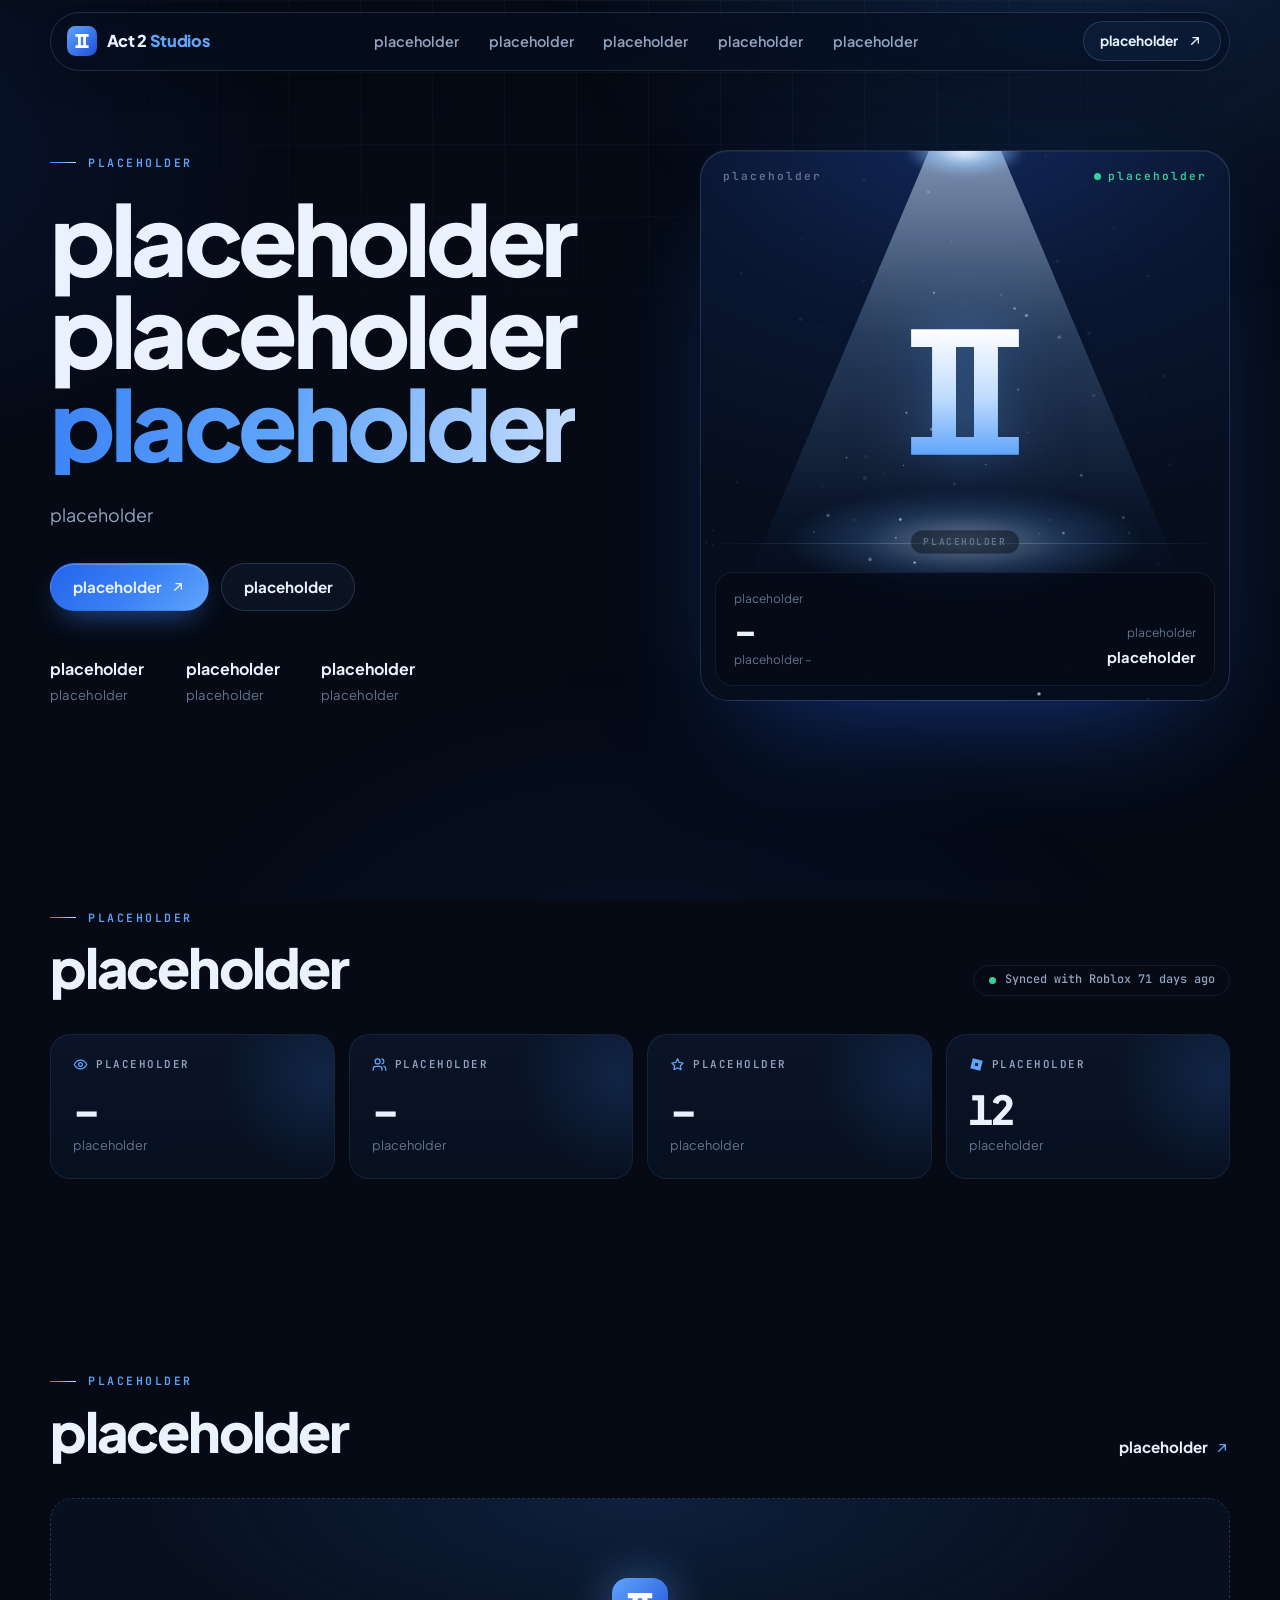
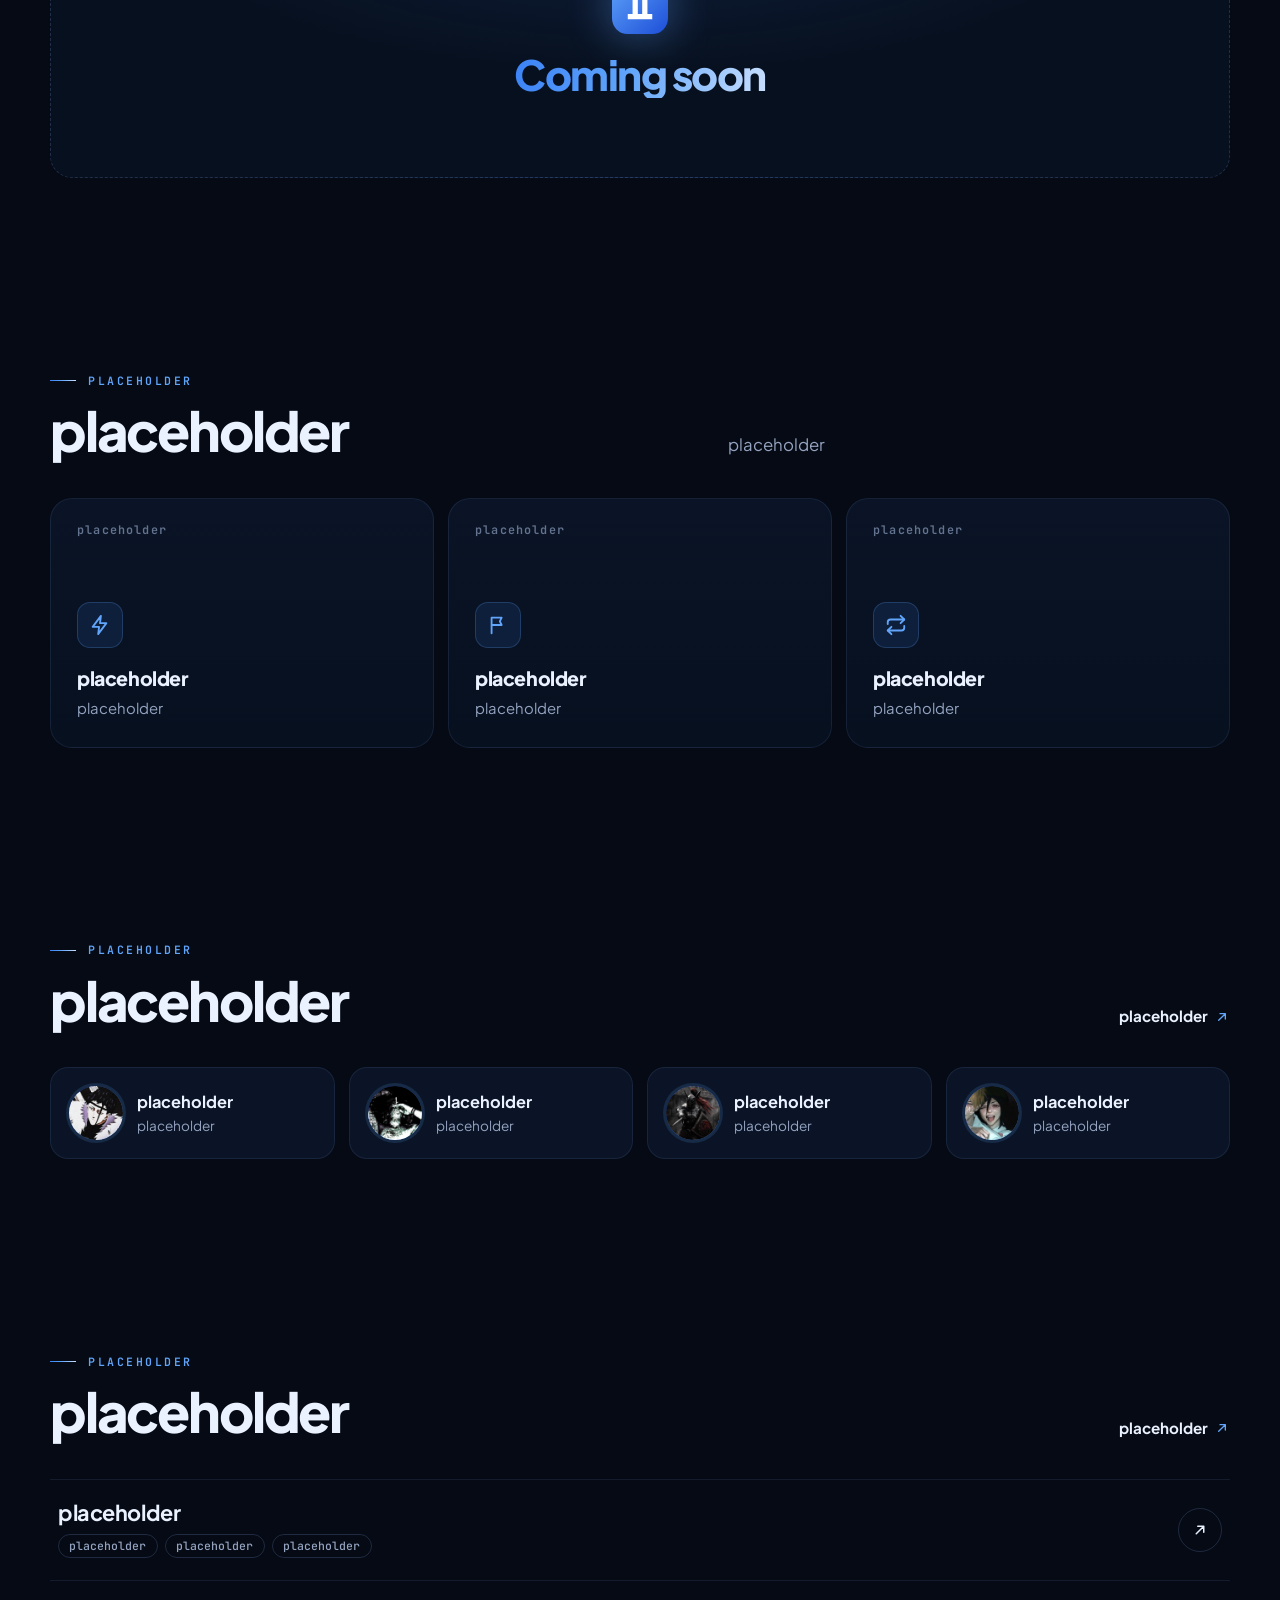
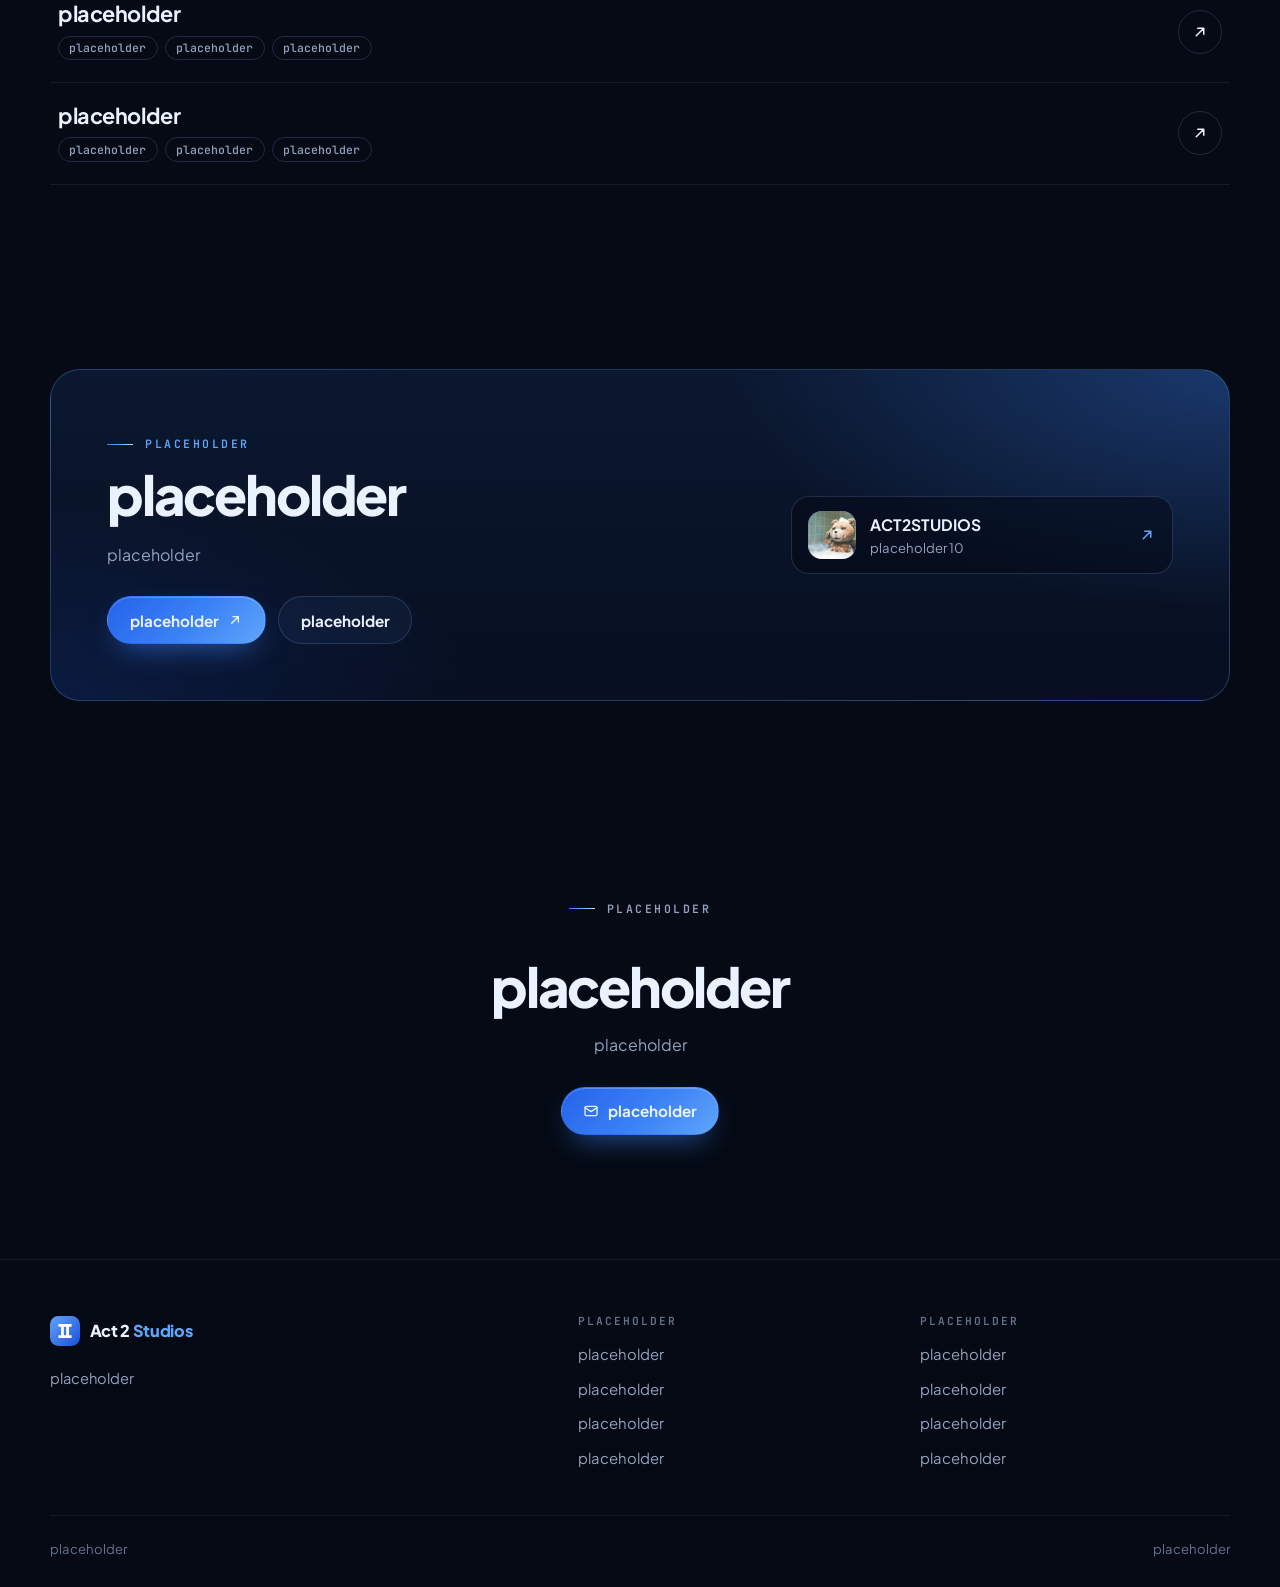
==== index.html @ b44d170c "Act 2 studios site" ====
<!doctype html>
<html lang="en">
<head>
  <meta charset="utf-8">
  <meta name="viewport" content="width=device-width, initial-scale=1">
  <title>Act 2 Studios</title>
  <meta name="description" content="placeholder">
  <meta name="theme-color" content="#050a14">
  <meta property="og:type" content="website">
  <meta property="og:site_name" content="Act 2 Studios">
  <meta property="og:title" content="Act 2 Studios">
  <meta property="og:description" content="placeholder">
  <meta property="og:url" content="https://act2studios.co/">
  <link rel="canonical" href="https://act2studios.co/">
  <link rel="icon" href="assets/img/mark.svg" type="image/svg+xml">
  <link rel="preconnect" href="https://fonts.googleapis.com">
  <link rel="preconnect" href="https://fonts.gstatic.com" crossorigin>
  <link rel="stylesheet" href="https://fonts.googleapis.com/css2?family=JetBrains+Mono:wght@500;600&family=Plus+Jakarta+Sans:wght@400;500;600;700;800&display=swap">
  <link rel="stylesheet" href="css/style.css">
  <script>document.documentElement.classList.add("js")</script>
</head>
<body>
  <a class="skip" href="#main">placeholder</a>

  <svg class="sprite" aria-hidden="true" focusable="false">
    <defs>
      <linearGradient id="g-mark" x1="0" y1="0" x2="1" y2="1">
        <stop offset="0" stop-color="#60a5fa"/>
        <stop offset="1" stop-color="#1d4ed8"/>
      </linearGradient>
      <linearGradient id="g-glyph" x1="0" y1="0" x2="0" y2="1">
        <stop offset="0" stop-color="#ffffff"/>
        <stop offset=".55" stop-color="#bfdbfe"/>
        <stop offset="1" stop-color="#60a5fa"/>
      </linearGradient>
      <symbol id="mark" viewBox="0 0 32 32"><rect width="32" height="32" rx="9" fill="url(#g-mark)"/><path fill="#fff" fill-rule="evenodd" d="M9 8.5h14v15H9zM9 11.5h2.75v9H9zm5.75 0h2.5v9h-2.5zm5.5 0H23v9h-2.75z"/></symbol>
      <symbol id="ic-arrow" viewBox="0 0 24 24"><path d="M7 17 17 7M9 7h8v8" fill="none" stroke="currentColor" stroke-width="2" stroke-linecap="round" stroke-linejoin="round"/></symbol>
      <symbol id="ic-play" viewBox="0 0 24 24"><path d="M8 5.5v13a1 1 0 0 0 1.5.86l10.2-6.5a1 1 0 0 0 0-1.72L9.5 4.64A1 1 0 0 0 8 5.5Z" fill="currentColor"/></symbol>
      <symbol id="ic-menu" viewBox="0 0 24 24"><path d="M4 7h16M4 12h16M4 17h16" fill="none" stroke="currentColor" stroke-width="2" stroke-linecap="round"/></symbol>
      <symbol id="ic-close" viewBox="0 0 24 24"><path d="M6 6l12 12M18 6 6 18" fill="none" stroke="currentColor" stroke-width="2" stroke-linecap="round"/></symbol>
      <symbol id="ic-eye" viewBox="0 0 24 24"><g fill="none" stroke="currentColor" stroke-width="2" stroke-linecap="round" stroke-linejoin="round"><path d="M2 12s3.6-7 10-7 10 7 10 7-3.6 7-10 7S2 12 2 12Z"/><circle cx="12" cy="12" r="3"/></g></symbol>
      <symbol id="ic-users" viewBox="0 0 24 24"><g fill="none" stroke="currentColor" stroke-width="2" stroke-linecap="round" stroke-linejoin="round"><path d="M16 21v-2a4 4 0 0 0-4-4H6a4 4 0 0 0-4 4v2"/><circle cx="9" cy="7" r="4"/><path d="M22 21v-2a4 4 0 0 0-3-3.87M16 3.13a4 4 0 0 1 0 7.75"/></g></symbol>
      <symbol id="ic-star" viewBox="0 0 24 24"><path d="m12 3 2.8 5.7 6.2.9-4.5 4.4 1.1 6.2L12 17.3l-5.6 2.9 1.1-6.2L3 9.6l6.2-.9Z" fill="none" stroke="currentColor" stroke-width="2" stroke-linejoin="round"/></symbol>
      <symbol id="ic-chat" viewBox="0 0 24 24"><path d="M21 12a8 8 0 0 1-11.6 7.1L4 20l1-4.6A8 8 0 1 1 21 12Z" fill="none" stroke="currentColor" stroke-width="2" stroke-linejoin="round"/></symbol>
      <symbol id="ic-bolt" viewBox="0 0 24 24"><path d="M13 2 4 14h7l-1 8 9-12h-7l1-8Z" fill="none" stroke="currentColor" stroke-width="2" stroke-linejoin="round"/></symbol>
      <symbol id="ic-flag" viewBox="0 0 24 24"><path d="M5 21V4m0 0h11l-2 4 2 4H5" fill="none" stroke="currentColor" stroke-width="2" stroke-linecap="round" stroke-linejoin="round"/></symbol>
      <symbol id="ic-loop" viewBox="0 0 24 24"><g fill="none" stroke="currentColor" stroke-width="2" stroke-linecap="round" stroke-linejoin="round"><path d="m17 2 4 4-4 4"/><path d="M3 11V9a3 3 0 0 1 3-3h15"/><path d="m7 22-4-4 4-4"/><path d="M21 13v2a3 3 0 0 1-3 3H3"/></g></symbol>
      <symbol id="ic-mail" viewBox="0 0 24 24"><g fill="none" stroke="currentColor" stroke-width="2" stroke-linecap="round" stroke-linejoin="round"><rect x="3" y="5" width="18" height="14" rx="2"/><path d="m3 7 9 6 9-6"/></g></symbol>
      <symbol id="ic-roblox" viewBox="0 0 24 24"><path fill="currentColor" fill-rule="evenodd" d="M6.1 2 2 17.9 17.9 22 22 6.1ZM13.8 14.9l-4.7-1.2 1.2-4.7 4.7 1.2Z"/></symbol>
    </defs>
  </svg>

  <header class="nav" data-nav>
    <div class="nav__bar">
      <a class="brand" href="./" aria-label="Act 2 Studios home"><svg class="brand__mark" aria-hidden="true"><use href="#mark"/></svg><span class="brand__name">Act 2 <span>Studios</span></span></a>
      <nav class="nav__links" id="nav-links" aria-label="Primary">
        <a href="#studio">placeholder</a>
        <a href="games.html">placeholder</a>
        <a href="#team">placeholder</a>
        <a href="careers.html">placeholder</a>
        <a href="#contact">placeholder</a>
        <a class="nav__links-cta" href="#community">placeholder <svg aria-hidden="true"><use href="#ic-arrow"/></svg></a>
      </nav>
      <a class="btn btn--sm nav__cta" href="#community">placeholder <svg aria-hidden="true"><use href="#ic-arrow"/></svg></a>
      <button class="nav__toggle" type="button" aria-expanded="false" aria-controls="nav-links" aria-label="Menu">
        <svg class="ic-open" aria-hidden="true"><use href="#ic-menu"/></svg>
        <svg class="ic-close" aria-hidden="true"><use href="#ic-close"/></svg>
      </button>
    </div>
  </header>

  <main id="main">
    <section class="hero">
      <div class="wrap hero__grid">
        <div>
          <p class="eyebrow reveal">placeholder</p>
          <h1 class="display">
            <span class="reveal" style="--d:1">placeholder</span>
            <span class="reveal" style="--d:2">placeholder</span>
            <span class="reveal grad" style="--d:3">placeholder</span>
          </h1>
          <p class="hero__lead reveal" style="--d:4">placeholder</p>
          <div class="cta-row reveal" style="--d:5">
            <a class="btn btn--primary" href="games.html">placeholder <svg aria-hidden="true"><use href="#ic-arrow"/></svg></a>
            <a class="btn" href="#community">placeholder</a>
          </div>
          <ul class="facts reveal" style="--d:6">
            <li><b>placeholder</b><small>placeholder</small></li>
            <li><b>placeholder</b><small>placeholder</small></li>
            <li><b>placeholder</b><small>placeholder</small></li>
          </ul>
        </div>

        <div class="stage reveal" style="--d:3" data-stage>
          <div class="stage__top"><span>placeholder</span><span class="live"><span class="live-dot"></span>placeholder</span></div>
          <div class="stage__lamp"></div>
          <div class="stage__beam"></div>
          <div class="stage__floor"></div>
          <div class="stage__edge"></div>
          <canvas class="stage__dust" aria-hidden="true"></canvas>
          <svg class="stage__mark" viewBox="0 0 120 120" aria-hidden="true"><path fill="url(#g-glyph)" fill-rule="evenodd" d="M24 18h72v84H24zM24 30h14v60H24zm30 0h12v60H54zm28 0h14v60H82z"/></svg>
          <p class="stage__hint" aria-hidden="true">placeholder</p>
          <div class="stage__panel">
            <div>
              <small>placeholder</small>
              <b class="stage__count" data-live-stat="playing" data-format="full">–</b>
              <small>placeholder <span data-live-stat="titles" data-format="full">–</span></small>
            </div>
            <div class="stage__focus">
              <small>placeholder</small>
              <b>placeholder</b>
            </div>
          </div>
        </div>
      </div>
    </section>

    <section class="section" aria-labelledby="stats-title">
      <div class="wrap">
        <div class="section__head">
          <div>
            <p class="eyebrow">placeholder</p>
            <h2 class="h2" id="stats-title">placeholder</h2>
          </div>
          <p class="sync"><span class="live-dot"></span><span data-live-sync>placeholder</span></p>
        </div>
        <div class="stats">
          <div class="stat reveal"><span class="stat__label"><svg aria-hidden="true"><use href="#ic-eye"/></svg>placeholder</span><b data-live-stat="visits">–</b><small>placeholder</small></div>
          <div class="stat reveal" style="--d:1"><span class="stat__label"><svg aria-hidden="true"><use href="#ic-users"/></svg>placeholder</span><b data-live-stat="playing" data-format="full">–</b><small>placeholder</small></div>
          <div class="stat reveal" style="--d:2"><span class="stat__label"><svg aria-hidden="true"><use href="#ic-star"/></svg>placeholder</span><b data-live-stat="favorites">–</b><small>placeholder</small></div>
          <div class="stat reveal" style="--d:3"><span class="stat__label"><svg aria-hidden="true"><use href="#ic-roblox"/></svg>placeholder</span><b data-live-stat="members">–</b><small>placeholder</small></div>
        </div>
      </div>
    </section>

    <section class="section" id="games" aria-labelledby="featured-title">
      <div class="wrap">
        <div class="section__head">
          <div>
            <p class="eyebrow">placeholder</p>
            <h2 class="h2" id="featured-title">placeholder</h2>
          </div>
          <a class="link-arrow" href="games.html">placeholder <svg aria-hidden="true"><use href="#ic-arrow"/></svg></a>
        </div>
        <div class="soon reveal">
          <svg class="soon__mark" aria-hidden="true"><use href="#mark"/></svg>
          <p class="soon__title">Coming soon</p>
        </div>
      </div>
    </section>

    <section class="section" id="studio" aria-labelledby="studio-title">
      <div class="wrap">
        <div class="split">
          <div>
            <p class="eyebrow">placeholder</p>
            <h2 class="h2" id="studio-title">placeholder</h2>
          </div>
          <p class="split__lead">placeholder</p>
        </div>
        <div class="values">
          <article class="vcard reveal">
            <span class="vcard__n">placeholder</span>
            <span class="vcard__icon"><svg aria-hidden="true"><use href="#ic-bolt"/></svg></span>
            <h3>placeholder</h3>
            <p>placeholder</p>
          </article>
          <article class="vcard reveal" style="--d:1">
            <span class="vcard__n">placeholder</span>
            <span class="vcard__icon"><svg aria-hidden="true"><use href="#ic-flag"/></svg></span>
            <h3>placeholder</h3>
            <p>placeholder</p>
          </article>
          <article class="vcard reveal" style="--d:2">
            <span class="vcard__n">placeholder</span>
            <span class="vcard__icon"><svg aria-hidden="true"><use href="#ic-loop"/></svg></span>
            <h3>placeholder</h3>
            <p>placeholder</p>
          </article>
        </div>
      </div>
    </section>

    <section class="section" id="team" aria-labelledby="team-title">
      <div class="wrap">
        <div class="section__head">
          <div>
            <p class="eyebrow">placeholder</p>
            <h2 class="h2" id="team-title">placeholder</h2>
          </div>
          <a class="link-arrow" href="careers.html">placeholder <svg aria-hidden="true"><use href="#ic-arrow"/></svg></a>
        </div>
        <div class="team">
          <div class="member reveal" data-discord-user="846412061315563600">
            <span class="member__avatar" aria-hidden="true">AZ</span>
            <div><b>placeholder</b><small>placeholder</small></div>
          </div>
          <div class="member reveal" style="--d:1" data-discord-user="1351083193196875892">
            <span class="member__avatar" aria-hidden="true">HA</span>
            <div><b>placeholder</b><small>placeholder</small></div>
          </div>
          <div class="member reveal" style="--d:2" data-discord-user="1363818531115761684">
            <span class="member__avatar" aria-hidden="true">PL</span>
            <div><b>placeholder</b><small>placeholder</small></div>
          </div>
          <div class="member reveal" style="--d:3" data-discord-user="1305638512023830710">
            <span class="member__avatar" aria-hidden="true">FC</span>
            <div><b>placeholder</b><small>placeholder</small></div>
          </div>
        </div>
      </div>
    </section>

    <section class="section" id="careers" aria-labelledby="careers-title">
      <div class="wrap">
        <div class="section__head">
          <div>
            <p class="eyebrow">placeholder</p>
            <h2 class="h2" id="careers-title">placeholder</h2>
          </div>
          <a class="link-arrow" href="careers.html">placeholder <svg aria-hidden="true"><use href="#ic-arrow"/></svg></a>
        </div>
        <div class="jobs">
          <a class="job reveal" href="careers.html#openings">
            <div><h3>placeholder</h3><div class="job__tags"><span class="tag">placeholder</span><span class="tag">placeholder</span><span class="tag">placeholder</span></div></div>
            <span class="job__go"><svg aria-hidden="true"><use href="#ic-arrow"/></svg></span>
          </a>
          <a class="job reveal" style="--d:1" href="careers.html#openings">
            <div><h3>placeholder</h3><div class="job__tags"><span class="tag">placeholder</span><span class="tag">placeholder</span><span class="tag">placeholder</span></div></div>
            <span class="job__go"><svg aria-hidden="true"><use href="#ic-arrow"/></svg></span>
          </a>
          <a class="job reveal" style="--d:2" href="careers.html#openings">
            <div><h3>placeholder</h3><div class="job__tags"><span class="tag">placeholder</span><span class="tag">placeholder</span><span class="tag">placeholder</span></div></div>
            <span class="job__go"><svg aria-hidden="true"><use href="#ic-arrow"/></svg></span>
          </a>
        </div>
      </div>
    </section>

    <section class="section" id="community" aria-labelledby="community-title">
      <div class="wrap">
        <div class="cta-card reveal">
          <div>
            <p class="eyebrow">placeholder</p>
            <h2 class="h2" id="community-title">placeholder</h2>
            <p class="cta-card__lead">placeholder</p>
            <div class="cta-row">
              <a class="btn btn--primary" href="#">placeholder <svg aria-hidden="true"><use href="#ic-arrow"/></svg></a>
              <a class="btn" href="https://www.roblox.com/communities/322532132" target="_blank" rel="noopener">placeholder</a>
            </div>
          </div>
          <div class="cta-card__side">
            <a class="chipcard" href="https://www.roblox.com/communities/322532132" target="_blank" rel="noopener" data-roblox-group="322532132">
              <span class="chipcard__icon" data-group-field="icon"><svg aria-hidden="true"><use href="#ic-roblox"/></svg></span>
              <span class="chipcard__text">
                <b data-group-field="name">placeholder</b>
                <small class="chipcard__meta">placeholder <span data-group-field="members" data-format="full">–</span></small>
                <small class="chipcard__cta">placeholder</small>
              </span>
              <svg class="chipcard__go" aria-hidden="true"><use href="#ic-arrow"/></svg>
            </a>
          </div>
        </div>
      </div>
    </section>

    <section class="section" id="contact" aria-labelledby="contact-title">
      <div class="wrap contact__inner reveal">
        <p class="eyebrow">placeholder</p>
        <h2 class="h2" id="contact-title">placeholder</h2>
        <p>placeholder</p>
        <a class="btn btn--primary" href="mailto:hello@act2studios.co"><svg aria-hidden="true"><use href="#ic-mail"/></svg>placeholder</a>
      </div>
    </section>
  </main>

  <footer class="footer">
    <div class="wrap footer__grid">
      <div class="footer__brand">
        <a class="brand" href="./"><svg class="brand__mark" aria-hidden="true"><use href="#mark"/></svg><span class="brand__name">Act 2 <span>Studios</span></span></a>
        <p>placeholder</p>
      </div>
      <div>
        <p class="footer__title">placeholder</p>
        <ul>
          <li><a href="games.html">placeholder</a></li>
          <li><a href="#studio">placeholder</a></li>
          <li><a href="#team">placeholder</a></li>
          <li><a href="careers.html">placeholder</a></li>
        </ul>
      </div>
      <div>
        <p class="footer__title">placeholder</p>
        <ul>
          <li><a href="#">placeholder</a></li>
          <li><a href="https://www.roblox.com/communities/322532132" target="_blank" rel="noopener">placeholder</a></li>
          <li><a href="#">placeholder</a></li>
          <li><a href="mailto:hello@act2studios.co">placeholder</a></li>
        </ul>
      </div>
    </div>
    <div class="wrap footer__base">
      <p>placeholder</p>
      <p>placeholder</p>
    </div>
  </footer>

  <script src="data/snapshot.js"></script>
  <script src="js/live.js" defer></script>
  <script src="js/main.js" defer></script>
</body>
</html>
---- css/style.css ----
:root {
  --bg: #050a14;
  --bg-2: #07101f;
  --surface: #0a1426;
  --surface-2: #0e1b32;
  --line: rgba(138, 170, 240, 0.11);
  --line-2: rgba(138, 170, 240, 0.2);
  --text: #eaf1ff;
  --muted: #94a3c0;
  --dim: #64738f;
  --blue: #3b82f6;
  --blue-deep: #1d4ed8;
  --blue-2: #60a5fa;
  --blue-3: #93c5fd;
  --live: #34d399;
  --grad: linear-gradient(100deg, #3b82f6 0%, #60a5fa 45%, #c7defe 100%);
  --ease: cubic-bezier(0.2, 0.7, 0.2, 1);
  --radius: 22px;
  --wrap: 1180px;
  --gutter: 16px;
  --font: "Plus Jakarta Sans", system-ui, -apple-system, "Segoe UI", Roboto, sans-serif;
  --mono: "JetBrains Mono", ui-monospace, "Cascadia Code", Consolas, monospace;
  color-scheme: dark;
}

@media (min-width: 768px) {
  :root {
    --gutter: 32px;
  }
}

*,
*::before,
*::after {
  box-sizing: border-box;
}

html {
  scroll-behavior: smooth;
  scroll-padding-top: 100px;
  -webkit-text-size-adjust: 100%;
}

body {
  margin: 0;
  min-height: 100vh;
  background: var(--bg);
  color: var(--text);
  font: 400 1rem/1.6 var(--font);
  -webkit-font-smoothing: antialiased;
  overflow-x: clip;
}

body::before {
  content: "";
  position: fixed;
  inset: 0;
  z-index: -2;
  pointer-events: none;
  background:
    radial-gradient(900px 620px at 85% -8%, rgba(59, 130, 246, 0.2), transparent 62%),
    radial-gradient(760px 520px at -12% 18%, rgba(29, 78, 216, 0.14), transparent 60%),
    radial-gradient(900px 700px at 50% 120%, rgba(37, 99, 235, 0.1), transparent 60%);
}

body::after {
  content: "";
  position: fixed;
  inset: 0;
  z-index: -1;
  pointer-events: none;
  background-image:
    linear-gradient(rgba(138, 170, 240, 0.06) 1px, transparent 1px),
    linear-gradient(90deg, rgba(138, 170, 240, 0.06) 1px, transparent 1px);
  background-size: 72px 72px;
  -webkit-mask-image: radial-gradient(ellipse 80% 60% at 50% 0%, #000 10%, transparent 75%);
  mask-image: radial-gradient(ellipse 80% 60% at 50% 0%, #000 10%, transparent 75%);
}

img,
svg {
  display: block;
  max-width: 100%;
}

a {
  color: inherit;
}

ul,
ol {
  margin: 0;
  padding: 0;
  list-style: none;
}

p,
dl,
dd {
  margin: 0;
}

h1,
h2,
h3 {
  margin: 0;
  font-weight: 800;
  letter-spacing: -0.03em;
  line-height: 1.05;
  text-wrap: balance;
}

button {
  font: inherit;
  color: inherit;
}

:focus-visible {
  outline: 2px solid var(--blue-3);
  outline-offset: 3px;
  border-radius: 6px;
}

::selection {
  background: rgba(96, 165, 250, 0.35);
}

.sprite {
  position: absolute;
  width: 0;
  height: 0;
  overflow: hidden;
}

.skip {
  position: absolute;
  left: 16px;
  top: -60px;
  z-index: 100;
  padding: 0.7rem 1rem;
  border-radius: 10px;
  background: var(--blue);
  color: #fff;
  font-weight: 700;
  text-decoration: none;
  transition: top 0.2s;
}

.skip:focus {
  top: 16px;
}

.wrap {
  width: min(var(--wrap), 100% - var(--gutter) * 2);
  margin-inline: auto;
}

.eyebrow {
  display: inline-flex;
  align-items: center;
  gap: 0.75rem;
  color: var(--blue-2);
  font: 600 0.72rem/1 var(--mono);
  letter-spacing: 0.22em;
  text-transform: uppercase;
}

.eyebrow::before {
  content: "";
  width: 26px;
  height: 1px;
  background: var(--grad);
}

.display {
  margin-top: 1.4rem;
  font-size: clamp(2.9rem, 7.6vw, 6.2rem);
  line-height: 0.95;
  letter-spacing: -0.045em;
}

.display > span {
  display: block;
  width: fit-content;
}

.stop {
  margin-left: -0.04em;
}

.h2 {
  max-width: 20ch;
  margin-top: 0.9rem;
  font-size: clamp(2rem, 4.4vw, 3.4rem);
  letter-spacing: -0.04em;
}

.grad {
  padding-bottom: 0.06em;
  background: var(--grad);
  -webkit-background-clip: text;
  background-clip: text;
  color: transparent;
}

.btn {
  display: inline-flex;
  align-items: center;
  justify-content: center;
  gap: 0.55rem;
  min-height: 48px;
  padding: 0.8rem 1.35rem;
  border: 1px solid var(--line-2);
  border-radius: 999px;
  background: rgba(96, 165, 250, 0.06);
  color: var(--text);
  font-weight: 700;
  font-size: 0.95rem;
  line-height: 1;
  text-decoration: none;
  white-space: nowrap;
  cursor: pointer;
  transition: transform 0.25s var(--ease), box-shadow 0.25s var(--ease), background-color 0.25s, border-color 0.25s;
}

.btn:hover {
  transform: translateY(-2px);
  border-color: rgba(147, 197, 253, 0.45);
  background-color: rgba(96, 165, 250, 0.1);
}

.btn:active {
  transform: translateY(0);
}

.btn svg {
  width: 16px;
  height: 16px;
  flex: none;
}

.btn--primary {
  border-color: transparent;
  background: linear-gradient(135deg, #2563eb 0%, #3b82f6 55%, #60a5fa 100%);
  box-shadow: 0 12px 30px -12px rgba(59, 130, 246, 0.75), inset 0 1px 0 rgba(255, 255, 255, 0.22);
}

.btn--primary:hover {
  border-color: transparent;
  box-shadow: 0 18px 40px -14px rgba(59, 130, 246, 0.95), inset 0 1px 0 rgba(255, 255, 255, 0.3);
}

.btn--sm {
  min-height: 40px;
  padding: 0.6rem 1.05rem;
  font-size: 0.86rem;
}

.cta-row {
  display: flex;
  flex-wrap: wrap;
  gap: 0.75rem;
}

.link-arrow {
  display: inline-flex;
  align-items: center;
  gap: 0.4rem;
  color: var(--text);
  font-weight: 700;
  font-size: 0.95rem;
  text-decoration: none;
}

.link-arrow svg {
  width: 16px;
  height: 16px;
  color: var(--blue-2);
  transition: transform 0.25s var(--ease);
}

.link-arrow:hover svg {
  transform: translate(2px, -2px);
}

.live {
  display: inline-flex;
  align-items: center;
  gap: 0.45rem;
  color: var(--live);
}

.live-dot {
  width: 7px;
  height: 7px;
  flex: none;
  border-radius: 50%;
  background: var(--live);
  animation: pulse 2.2s ease-out infinite;
}

@keyframes pulse {
  0% {
    box-shadow: 0 0 0 0 rgba(52, 211, 153, 0.55);
  }
  70%,
  100% {
    box-shadow: 0 0 0 8px rgba(52, 211, 153, 0);
  }
}

.is-tick {
  animation: tick 0.9s var(--ease);
}

@keyframes tick {
  0% {
    color: var(--blue-3);
    text-shadow: 0 0 18px rgba(96, 165, 250, 0.8);
  }
}

.nav {
  position: fixed;
  top: 12px;
  left: 0;
  right: 0;
  z-index: 50;
  padding-inline: var(--gutter);
  pointer-events: none;
}

.nav__bar {
  position: relative;
  display: flex;
  align-items: center;
  gap: 1rem;
  max-width: var(--wrap);
  margin-inline: auto;
  padding: 8px 8px 8px 16px;
  border: 1px solid var(--line-2);
  border-radius: 999px;
  background: rgba(7, 14, 28, 0.6);
  -webkit-backdrop-filter: blur(18px) saturate(150%);
  backdrop-filter: blur(18px) saturate(150%);
  box-shadow: 0 16px 40px -24px rgba(0, 0, 0, 0.9);
  pointer-events: auto;
  transition: background-color 0.3s;
}

.nav.is-scrolled .nav__bar {
  background: rgba(7, 14, 28, 0.86);
}

.brand {
  display: inline-flex;
  align-items: center;
  gap: 0.6rem;
  color: var(--text);
  font-weight: 800;
  font-size: 1.02rem;
  letter-spacing: -0.02em;
  text-decoration: none;
  white-space: nowrap;
}

.brand__mark {
  width: 30px;
  height: 30px;
  flex: none;
}

.brand__name span {
  color: var(--blue-2);
}

.nav__links {
  display: flex;
  align-items: center;
  gap: 0.15rem;
  margin-inline: auto;
}

.nav__links a {
  position: relative;
  padding: 0.55rem 0.85rem;
  border-radius: 999px;
  color: var(--muted);
  font-weight: 600;
  font-size: 0.9rem;
  text-decoration: none;
  transition: color 0.2s, background-color 0.2s;
}

.nav__links a:hover {
  color: var(--text);
  background: rgba(96, 165, 250, 0.08);
}

.nav__links a[aria-current="page"] {
  color: var(--text);
}

.nav__links a[aria-current="page"]::after {
  content: "";
  position: absolute;
  left: 0.85rem;
  right: 0.85rem;
  bottom: 0.25rem;
  height: 2px;
  border-radius: 2px;
  background: var(--grad);
}

.nav__links .nav__links-cta {
  display: none;
}

.nav__cta {
  flex: none;
}

.nav__toggle {
  display: none;
  place-items: center;
  width: 44px;
  height: 44px;
  margin-left: auto;
  border: 1px solid var(--line-2);
  border-radius: 50%;
  background: rgba(96, 165, 250, 0.06);
  cursor: pointer;
}

.nav__toggle svg {
  width: 20px;
  height: 20px;
}

.nav__toggle .ic-close,
.nav.is-open .nav__toggle .ic-open {
  display: none;
}

.nav.is-open .nav__toggle .ic-close {
  display: block;
}

@media (max-width: 880px) {
  .nav__cta {
    display: none;
  }

  .nav__toggle {
    display: grid;
  }

  .nav__links {
    position: absolute;
    top: calc(100% + 8px);
    left: 0;
    right: 0;
    flex-direction: column;
    align-items: stretch;
    gap: 0.2rem;
    margin: 0;
    padding: 0.5rem;
    border: 1px solid var(--line-2);
    border-radius: 22px;
    background: rgba(7, 14, 28, 0.97);
    box-shadow: 0 30px 60px -30px rgba(0, 0, 0, 0.9);
    opacity: 0;
    visibility: hidden;
    transform: translateY(-6px);
    transition: opacity 0.25s var(--ease), transform 0.25s var(--ease), visibility 0.25s;
  }

  .nav.is-open .nav__links {
    opacity: 1;
    visibility: visible;
    transform: none;
  }

  .nav__links a {
    padding: 0.9rem 1rem;
    border-radius: 14px;
    font-size: 1rem;
  }

  .nav__links a[aria-current="page"]::after {
    left: 1rem;
    right: auto;
    width: 18px;
    bottom: 0.5rem;
  }

  .nav__links .nav__links-cta {
    display: flex;
    justify-content: space-between;
    align-items: center;
    margin-top: 0.3rem;
    background: linear-gradient(135deg, #2563eb, #3b82f6);
    color: #fff;
  }

  .nav__links .nav__links-cta svg {
    width: 16px;
    height: 16px;
  }
}

.hero {
  padding: clamp(120px, 16vh, 170px) 0 clamp(60px, 8vw, 100px);
}

.hero__grid {
  display: grid;
  grid-template-columns: minmax(0, 1.05fr) minmax(0, 0.95fr);
  gap: clamp(2.5rem, 5vw, 4.5rem);
  align-items: center;
}

.hero__lead {
  max-width: 34rem;
  margin: 1.6rem 0 2.1rem;
  color: var(--muted);
  font-size: clamp(1rem, 1.4vw, 1.12rem);
}

.facts {
  display: flex;
  flex-wrap: wrap;
  gap: 1.4rem 2.6rem;
  margin-top: 2.8rem;
}

.facts b {
  display: block;
  font-weight: 700;
}

.facts small {
  color: var(--dim);
  font-size: 0.82rem;
}

@media (max-width: 960px) {
  .hero__grid {
    grid-template-columns: minmax(0, 1fr);
  }

  .stage {
    width: 100%;
    max-width: 560px;
  }
}

.stage {
  --sway: 0deg;
  --aim: 0;
  position: relative;
  isolation: isolate;
  aspect-ratio: 1 / 1.04;
  overflow: hidden;
  border: 1px solid var(--line-2);
  border-radius: 28px;
  background: radial-gradient(120% 75% at 50% -5%, #11285a 0%, #0a1733 45%, #060d1c 100%);
  box-shadow: 0 50px 120px -50px rgba(37, 99, 235, 0.55), inset 0 1px 0 rgba(255, 255, 255, 0.06);
}

.stage__top {
  position: absolute;
  top: 20px;
  left: 22px;
  right: 22px;
  z-index: 4;
  display: flex;
  justify-content: space-between;
  align-items: center;
  color: var(--dim);
  font: 600 0.7rem/1 var(--mono);
  letter-spacing: 0.18em;
}

.stage__lamp {
  position: absolute;
  top: -26px;
  left: 50%;
  z-index: 2;
  width: 120px;
  height: 52px;
  transform: translateX(-50%);
  border-radius: 50%;
  background: radial-gradient(closest-side, #f0f7ff, rgba(147, 197, 253, 0.55) 55%, transparent);
  filter: blur(3px);
}

.stage__beam {
  position: absolute;
  top: -6%;
  left: 50%;
  z-index: 1;
  width: 84%;
  height: 86%;
  transform: translateX(-50%) rotate(var(--sway));
  transform-origin: 50% 0;
  background: linear-gradient(180deg, rgba(219, 234, 254, 0.6) 0%, rgba(147, 197, 253, 0.22) 45%, rgba(59, 130, 246, 0.05) 85%, transparent 100%);
  clip-path: polygon(45% 0, 55% 0, 100% 100%, 0 100%);
  filter: blur(12px);
  mix-blend-mode: screen;
}

.stage__floor {
  position: absolute;
  left: 6%;
  right: 6%;
  bottom: 17%;
  z-index: 1;
  height: 24%;
  transform: translateX(calc(var(--aim) * 1%));
  border-radius: 50%;
  background: radial-gradient(closest-side, rgba(191, 219, 254, 0.5), rgba(96, 165, 250, 0.2) 45%, transparent 78%);
  filter: blur(4px);
}

.stage__edge {
  position: absolute;
  left: 0;
  right: 0;
  bottom: 28.5%;
  height: 1px;
  background: linear-gradient(90deg, transparent, rgba(147, 197, 253, 0.35), transparent);
}

.stage__dust {
  position: absolute;
  inset: 0;
  z-index: 2;
  width: 100%;
  height: 100%;
}

.stage__mark {
  position: absolute;
  left: 50%;
  top: 44%;
  z-index: 3;
  width: 34%;
  transform: translate(-50%, -50%);
  filter: drop-shadow(0 0 28px rgba(96, 165, 250, 0.55)) drop-shadow(0 18px 20px rgba(2, 6, 23, 0.6));
  animation: bob 7s ease-in-out infinite;
}

@keyframes bob {
  50% {
    transform: translate(-50%, calc(-50% - 10px));
  }
}

.stage__hint {
  position: absolute;
  left: 50%;
  bottom: 146px;
  z-index: 4;
  padding: 0.4rem 0.75rem;
  transform: translateX(-50%);
  border: 1px solid var(--line);
  border-radius: 999px;
  background: rgba(5, 10, 20, 0.5);
  color: var(--dim);
  font: 600 0.6rem/1 var(--mono);
  letter-spacing: 0.16em;
  text-transform: uppercase;
  white-space: nowrap;
  transition: opacity 0.5s;
}

.stage.is-aimed .stage__hint {
  opacity: 0;
}

@media (hover: none), (max-width: 420px) {
  .stage__hint {
    display: none;
  }
}

.stage__panel {
  position: absolute;
  left: 14px;
  right: 14px;
  bottom: 14px;
  z-index: 4;
  display: flex;
  justify-content: space-between;
  align-items: flex-end;
  gap: 1rem;
  padding: 16px 18px;
  border: 1px solid var(--line);
  border-radius: 18px;
  background: rgba(5, 10, 22, 0.72);
  -webkit-backdrop-filter: blur(12px);
  backdrop-filter: blur(12px);
}

.stage__panel small {
  display: block;
  color: var(--dim);
  font-size: 0.75rem;
}

.stage__count {
  display: block;
  margin: 0.15rem 0;
  font-size: clamp(1.6rem, 3vw, 2.1rem);
  font-weight: 800;
  letter-spacing: -0.03em;
  line-height: 1.1;
  font-variant-numeric: tabular-nums;
}

.stage__focus {
  text-align: right;
}

.stage__focus b {
  display: block;
  margin-top: 0.2rem;
  font-size: 0.92rem;
}

.section {
  padding: clamp(52px, 7.5vw, 92px) 0;
}

.section__head {
  display: flex;
  flex-wrap: wrap;
  justify-content: space-between;
  align-items: flex-end;
  gap: 1.2rem 2rem;
  margin-bottom: clamp(1.8rem, 3vw, 2.6rem);
}

.sync {
  display: inline-flex;
  align-items: center;
  gap: 0.55rem;
  padding: 0.55rem 0.9rem;
  border: 1px solid var(--line);
  border-radius: 999px;
  color: var(--muted);
  font: 500 0.74rem/1 var(--mono);
}

.stats {
  display: grid;
  grid-template-columns: repeat(4, minmax(0, 1fr));
  gap: 14px;
}

.stat {
  position: relative;
  display: flex;
  flex-direction: column;
  gap: 0.35rem;
  overflow: hidden;
  padding: 22px;
  border: 1px solid var(--line);
  border-radius: 20px;
  background: linear-gradient(180deg, var(--surface) 0%, var(--bg-2) 100%);
  transition: border-color 0.3s, transform 0.3s var(--ease);
}

.stat::after {
  content: "";
  position: absolute;
  top: -40%;
  right: -30%;
  width: 70%;
  aspect-ratio: 1;
  border-radius: 50%;
  background: radial-gradient(closest-side, rgba(59, 130, 246, 0.16), transparent);
  pointer-events: none;
}

.stat:hover {
  border-color: rgba(96, 165, 250, 0.35);
  transform: translateY(-3px);
}

.stat__label {
  display: inline-flex;
  align-items: center;
  gap: 0.5rem;
  color: var(--muted);
  font: 600 0.68rem/1.2 var(--mono);
  letter-spacing: 0.14em;
  text-transform: uppercase;
}

.stat__label svg {
  width: 15px;
  height: 15px;
  flex: none;
  color: var(--blue-2);
}

.stat b {
  margin-top: 0.6rem;
  font-size: clamp(1.7rem, 3.2vw, 2.5rem);
  font-weight: 800;
  letter-spacing: -0.035em;
  line-height: 1.05;
  font-variant-numeric: tabular-nums;
}

.stat small {
  color: var(--dim);
  font-size: 0.8rem;
}

@media (max-width: 900px) {
  .stats {
    grid-template-columns: repeat(2, minmax(0, 1fr));
  }
}

@media (max-width: 400px) {
  .stat {
    padding: 18px 16px;
  }
}

.games {
  display: grid;
  grid-template-columns: repeat(auto-fill, minmax(min(310px, 100%), 1fr));
  gap: 18px;
}

.gcard {
  position: relative;
  display: flex;
  flex-direction: column;
  overflow: hidden;
  border: 1px solid var(--line);
  border-radius: var(--radius);
  background: linear-gradient(180deg, var(--surface) 0%, var(--bg-2) 100%);
  transition: transform 0.35s var(--ease), border-color 0.3s, box-shadow 0.35s var(--ease);
}

.gcard.is-loading {
  min-height: 440px;
}

.gcard.is-ready:hover {
  transform: translateY(-6px);
  border-color: rgba(96, 165, 250, 0.4);
  box-shadow: 0 30px 60px -30px rgba(37, 99, 235, 0.6);
}

.gcard__media {
  position: relative;
  aspect-ratio: 16 / 9;
  overflow: hidden;
  background: radial-gradient(120% 120% at 30% 0%, #15305f, #0a1428 70%);
}

.gcard__media img {
  width: 100%;
  height: 100%;
  object-fit: cover;
  transition: transform 0.7s var(--ease);
}

.gcard.is-ready:hover .gcard__media img {
  transform: scale(1.05);
}

.gcard__media::after {
  content: "";
  position: absolute;
  inset: 40% 0 0;
  background: linear-gradient(180deg, transparent, rgba(10, 20, 38, 0.95));
  pointer-events: none;
}

.badge {
  position: absolute;
  top: 12px;
  left: 12px;
  z-index: 1;
  display: inline-flex;
  align-items: center;
  gap: 0.45rem;
  padding: 0.42rem 0.72rem;
  border: 1px solid var(--line-2);
  border-radius: 999px;
  background: rgba(5, 10, 20, 0.72);
  -webkit-backdrop-filter: blur(8px);
  backdrop-filter: blur(8px);
  font: 600 0.72rem/1 var(--mono);
  letter-spacing: 0.04em;
}

.gcard__body {
  position: relative;
  z-index: 1;
  display: flex;
  flex: 1;
  flex-direction: column;
  gap: 14px;
  margin-top: -34px;
  padding: 0 20px 20px;
}

.gcard__head {
  display: flex;
  align-items: flex-end;
  gap: 14px;
}

.gcard__head > div {
  min-width: 0;
}

.gcard__icon {
  position: relative;
  flex: none;
  width: 66px;
  height: 66px;
  overflow: hidden;
  border: 3px solid var(--surface);
  border-radius: 18px;
  background: var(--surface-2);
  box-shadow: 0 10px 24px -10px rgba(0, 0, 0, 0.7);
}

.gcard__icon img {
  width: 100%;
  height: 100%;
  object-fit: cover;
}

.gcard__title {
  display: -webkit-box;
  overflow: hidden;
  font-size: 1.08rem;
  font-weight: 800;
  letter-spacing: -0.015em;
  line-height: 1.25;
  overflow-wrap: anywhere;
  -webkit-line-clamp: 2;
  -webkit-box-orient: vertical;
}

.gcard__creator {
  display: block;
  margin-top: 2px;
  overflow: hidden;
  color: var(--dim);
  font-size: 0.8rem;
  font-weight: 500;
  white-space: nowrap;
  text-overflow: ellipsis;
}

.gcard__stats {
  display: grid;
  grid-template-columns: repeat(3, minmax(0, 1fr));
  gap: 8px;
}

.gstat {
  padding: 10px 12px;
  border: 1px solid var(--line);
  border-radius: 12px;
  background: rgba(96, 165, 250, 0.045);
}

.gstat b {
  display: block;
  font-size: 1.05rem;
  font-weight: 800;
  font-variant-numeric: tabular-nums;
}

.gstat small {
  display: block;
  margin-top: 1px;
  color: var(--dim);
  font: 500 0.64rem/1.4 var(--mono);
  letter-spacing: 0.1em;
  text-transform: uppercase;
}

.meter {
  height: 4px;
  overflow: hidden;
  border-radius: 4px;
  background: rgba(96, 165, 250, 0.12);
}

.meter i {
  display: block;
  width: var(--pct, 0%);
  height: 100%;
  border-radius: inherit;
  background: var(--grad);
  transition: width 1.2s var(--ease);
}

.gcard__desc {
  display: -webkit-box;
  overflow: hidden;
  color: var(--muted);
  font-size: 0.88rem;
  line-height: 1.55;
  -webkit-line-clamp: 2;
  -webkit-box-orient: vertical;
}

.gcard__foot {
  display: flex;
  justify-content: space-between;
  align-items: center;
  gap: 1rem;
  margin-top: auto;
  padding-top: 4px;
}

.gcard__genre {
  color: var(--dim);
  font: 500 0.68rem/1.3 var(--mono);
  letter-spacing: 0.12em;
  text-transform: uppercase;
  text-align: right;
}

.gcard__error {
  position: absolute;
  inset: 0;
  display: grid;
  place-items: center;
  padding: 1rem;
  color: var(--muted);
  font-size: 0.9rem;
  text-align: center;
}

.sk {
  display: block;
  height: 0.9rem;
  margin-top: 0.45rem;
  border-radius: 6px;
  background: linear-gradient(90deg, rgba(96, 165, 250, 0.06) 0%, rgba(96, 165, 250, 0.14) 50%, rgba(96, 165, 250, 0.06) 100%);
  background-size: 200% 100%;
  animation: shimmer 1.4s linear infinite;
}

.sk--box {
  height: 54px;
  margin: 0;
  border-radius: 12px;
}

.grow {
  flex: 1;
}

@keyframes shimmer {
  to {
    background-position: -200% 0;
  }
}

.soon {
  display: flex;
  flex-direction: column;
  align-items: center;
  justify-content: center;
  gap: 1.1rem;
  min-height: 280px;
  padding: 48px 24px;
  border: 1px dashed var(--line-2);
  border-radius: var(--radius);
  background: radial-gradient(60% 90% at 50% 0%, rgba(59, 130, 246, 0.14), transparent 70%), var(--bg-2);
  text-align: center;
}

.soon__mark {
  width: 56px;
  height: 56px;
  filter: drop-shadow(0 0 22px rgba(96, 165, 250, 0.45));
}

.soon__title {
  background: var(--grad);
  -webkit-background-clip: text;
  background-clip: text;
  color: transparent;
  font-size: clamp(1.8rem, 4vw, 2.6rem);
  font-weight: 800;
  letter-spacing: -0.035em;
  line-height: 1.1;
}

.split {
  display: grid;
  grid-template-columns: minmax(0, 1.1fr) minmax(0, 0.9fr);
  gap: 1.4rem 4rem;
  align-items: end;
  margin-bottom: clamp(1.8rem, 3vw, 2.8rem);
}

.split__lead {
  max-width: 34rem;
  color: var(--muted);
  font-size: 1.05rem;
}

.values {
  display: grid;
  grid-template-columns: repeat(3, minmax(0, 1fr));
  gap: 14px;
}

@media (max-width: 860px) {
  .split,
  .values {
    grid-template-columns: minmax(0, 1fr);
  }
}

.vcard {
  position: relative;
  display: flex;
  flex-direction: column;
  min-height: 250px;
  overflow: hidden;
  padding: 26px;
  border: 1px solid var(--line);
  border-radius: var(--radius);
  background: linear-gradient(180deg, var(--surface), var(--bg-2));
  transition: border-color 0.3s, transform 0.3s var(--ease);
}

.vcard::after {
  content: "";
  position: absolute;
  right: -30%;
  bottom: -60%;
  width: 80%;
  aspect-ratio: 1;
  border-radius: 50%;
  background: radial-gradient(closest-side, rgba(59, 130, 246, 0.18), transparent);
  opacity: 0;
  pointer-events: none;
  transition: opacity 0.4s;
}

.vcard:hover {
  border-color: rgba(96, 165, 250, 0.35);
  transform: translateY(-4px);
}

.vcard:hover::after {
  opacity: 1;
}

.vcard__n {
  color: var(--dim);
  font: 600 0.74rem/1 var(--mono);
  letter-spacing: 0.1em;
}

.vcard__icon {
  display: grid;
  place-items: center;
  width: 46px;
  height: 46px;
  margin: auto 0 1.2rem;
  border: 1px solid rgba(96, 165, 250, 0.22);
  border-radius: 13px;
  background: rgba(59, 130, 246, 0.12);
  color: var(--blue-2);
}

.vcard__icon svg {
  width: 22px;
  height: 22px;
}

.vcard h3 {
  font-size: 1.22rem;
  letter-spacing: -0.02em;
}

.vcard p {
  margin-top: 0.55rem;
  color: var(--muted);
  font-size: 0.93rem;
}

.vcard--step {
  min-height: 0;
}

.vcard--step .vcard__icon {
  margin-top: 1.4rem;
}

.team {
  display: grid;
  grid-template-columns: repeat(auto-fill, minmax(min(240px, 100%), 1fr));
  gap: 14px;
}

.member {
  display: flex;
  align-items: center;
  gap: 14px;
  padding: 18px;
  border: 1px solid var(--line);
  border-radius: 18px;
  background: var(--surface);
  transition: border-color 0.3s, transform 0.3s var(--ease);
}

.member:hover {
  border-color: rgba(96, 165, 250, 0.35);
  transform: translateY(-3px);
}

.member__avatar {
  position: relative;
  display: grid;
  place-items: center;
  flex: none;
  width: 54px;
  height: 54px;
  overflow: hidden;
  border-radius: 50%;
  background: linear-gradient(135deg, var(--blue-deep), var(--blue-2));
  box-shadow: 0 0 0 3px rgba(96, 165, 250, 0.15);
  color: #fff;
  font-weight: 800;
  font-size: 0.95rem;
  letter-spacing: 0.02em;
}

.member b {
  display: block;
  font-size: 1.02rem;
}

.member small {
  display: block;
  color: var(--muted);
  font-size: 0.85rem;
}

.chipcard__icon img,
.member__avatar img {
  position: absolute;
  inset: 0;
  width: 100%;
  height: 100%;
  object-fit: cover;
}

.jobs {
  border-top: 1px solid var(--line);
}

.job {
  display: grid;
  grid-template-columns: minmax(0, 1fr) auto;
  gap: 0.6rem 1.5rem;
  align-items: center;
  padding: 22px 8px;
  border-bottom: 1px solid var(--line);
  text-decoration: none;
  transition: background-color 0.25s, padding 0.3s var(--ease);
}

.job:hover {
  padding-left: 16px;
  background: linear-gradient(90deg, rgba(59, 130, 246, 0.09), transparent 70%);
}

.job[hidden] {
  display: none;
}

.job h3 {
  font-size: clamp(1.1rem, 2vw, 1.35rem);
  font-weight: 700;
  letter-spacing: -0.02em;
}

.job__tags {
  display: flex;
  flex-wrap: wrap;
  gap: 0.45rem;
  margin-top: 0.6rem;
}

.tag {
  padding: 0.34rem 0.65rem;
  border: 1px solid var(--line-2);
  border-radius: 999px;
  color: var(--muted);
  font: 500 0.72rem/1 var(--mono);
}

.job__go {
  display: grid;
  place-items: center;
  width: 44px;
  height: 44px;
  border: 1px solid var(--line-2);
  border-radius: 50%;
  transition: background-color 0.25s, border-color 0.25s, transform 0.25s var(--ease);
}

.job__go svg {
  width: 18px;
  height: 18px;
}

.job:hover .job__go {
  border-color: var(--blue);
  background: var(--blue);
  transform: rotate(45deg);
}

.jobs-bar {
  display: flex;
  flex-wrap: wrap;
  justify-content: space-between;
  align-items: center;
  gap: 1rem;
  margin-bottom: 1.2rem;
}

.jobs-count {
  color: var(--dim);
  font: 500 0.78rem/1 var(--mono);
}

.chips {
  display: flex;
  flex-wrap: wrap;
  gap: 0.5rem;
}

.chip {
  padding: 0.55rem 1rem;
  border: 1px solid var(--line-2);
  border-radius: 999px;
  background: transparent;
  color: var(--muted);
  font-weight: 600;
  font-size: 0.86rem;
  cursor: pointer;
  transition: background-color 0.2s, color 0.2s, border-color 0.2s;
}

.chip:hover {
  border-color: rgba(147, 197, 253, 0.45);
  color: var(--text);
}

.chip[aria-pressed="true"] {
  border-color: var(--blue);
  background: var(--blue);
  color: #fff;
}

.cta-card {
  position: relative;
  display: grid;
  grid-template-columns: minmax(0, 1.25fr) minmax(0, 0.75fr);
  gap: 2rem 3rem;
  align-items: center;
  overflow: hidden;
  padding: clamp(28px, 5vw, 56px);
  border: 1px solid rgba(96, 165, 250, 0.28);
  border-radius: 30px;
  background:
    radial-gradient(70% 120% at 100% 0%, rgba(59, 130, 246, 0.3), transparent 60%),
    radial-gradient(60% 100% at 0% 100%, rgba(29, 78, 216, 0.18), transparent 60%),
    linear-gradient(180deg, #0b1830, #070f20);
}

.cta-card__lead {
  max-width: 36rem;
  margin: 1.2rem 0 1.8rem;
  color: var(--muted);
}

.cta-card__side {
  display: grid;
  gap: 12px;
}

@media (max-width: 860px) {
  .cta-card {
    grid-template-columns: minmax(0, 1fr);
  }
}

.chipcard {
  display: flex;
  align-items: center;
  gap: 14px;
  padding: 14px 16px;
  border: 1px solid var(--line-2);
  border-radius: 18px;
  background: rgba(5, 10, 22, 0.55);
  text-decoration: none;
  transition: transform 0.25s var(--ease), border-color 0.25s, background-color 0.25s;
}

.chipcard:hover {
  transform: translateY(-2px);
  border-color: rgba(147, 197, 253, 0.45);
  background: rgba(10, 20, 40, 0.7);
}

.chipcard__icon {
  position: relative;
  display: grid;
  place-items: center;
  flex: none;
  width: 48px;
  height: 48px;
  overflow: hidden;
  border-radius: 14px;
  background: linear-gradient(135deg, var(--blue-deep), var(--blue-2));
  color: #fff;
}

.chipcard__icon svg {
  width: 22px;
  height: 22px;
}

.chipcard__icon.has-image svg {
  visibility: hidden;
}

.chipcard__text {
  flex: 1;
  min-width: 0;
}

.chipcard__text b {
  display: block;
  overflow: hidden;
  font-size: 0.98rem;
  white-space: nowrap;
  text-overflow: ellipsis;
}

.chipcard__text small {
  display: block;
  color: var(--muted);
  font-size: 0.82rem;
}

.chipcard__text .chipcard__meta,
.chipcard.has-data .chipcard__cta {
  display: none;
}

.chipcard.has-data .chipcard__meta {
  display: block;
}

.chipcard__go {
  flex: none;
  width: 18px;
  height: 18px;
  color: var(--blue-2);
  transition: transform 0.25s var(--ease);
}

.chipcard:hover .chipcard__go {
  transform: translate(2px, -2px);
}

.contact__inner {
  display: flex;
  flex-direction: column;
  align-items: center;
  text-align: center;
}

.contact__inner .h2 {
  max-width: 22ch;
}

.contact__inner p {
  max-width: 36rem;
  margin: 1.1rem 0 1.8rem;
  color: var(--muted);
}

.page-hero {
  padding: clamp(130px, 18vh, 180px) 0 clamp(40px, 6vw, 70px);
}

.page-hero__grid {
  display: grid;
  grid-template-columns: minmax(0, 1.2fr) minmax(0, 0.8fr);
  gap: 2.5rem 4rem;
  align-items: end;
}

.page-hero .display {
  font-size: clamp(2.6rem, 6.4vw, 5.2rem);
}

@media (max-width: 900px) {
  .page-hero__grid {
    grid-template-columns: minmax(0, 1fr);
  }
}

.board {
  padding: 20px;
  border: 1px solid var(--line-2);
  border-radius: 24px;
  background: radial-gradient(120% 90% at 100% 0%, rgba(59, 130, 246, 0.16), transparent 60%), var(--surface);
}

.board__top {
  display: flex;
  justify-content: space-between;
  align-items: center;
  color: var(--dim);
  font: 600 0.7rem/1 var(--mono);
  letter-spacing: 0.18em;
}

.board__grid {
  display: grid;
  grid-template-columns: repeat(2, minmax(0, 1fr));
  gap: 10px;
  margin: 18px 0 14px;
}

.board__grid div {
  min-width: 0;
  padding: 14px 16px;
  border: 1px solid var(--line);
  border-radius: 14px;
  background: rgba(5, 10, 20, 0.35);
}

.board dt {
  color: var(--dim);
  font-size: 0.78rem;
}

.board dd {
  overflow-wrap: anywhere;
  margin-top: 0.25rem;
  font-size: 1.55rem;
  font-weight: 800;
  letter-spacing: -0.03em;
  line-height: 1.2;
  font-variant-numeric: tabular-nums;
}

.board__sync {
  color: var(--dim);
  font: 500 0.72rem/1.4 var(--mono);
}

.footer {
  margin-top: 2rem;
  padding: 56px 0 28px;
  border-top: 1px solid var(--line);
  background: linear-gradient(180deg, transparent, rgba(5, 10, 20, 0.6));
}

.footer__grid {
  display: grid;
  grid-template-columns: minmax(0, 1.6fr) repeat(2, minmax(0, 1fr));
  gap: 2rem;
}

.footer__brand p {
  max-width: 22rem;
  margin-top: 0.9rem;
  color: var(--muted);
  font-size: 0.92rem;
}

.footer__title {
  margin-bottom: 0.9rem;
  color: var(--dim);
  font: 600 0.7rem/1 var(--mono);
  letter-spacing: 0.18em;
  text-transform: uppercase;
}

.footer li + li {
  margin-top: 0.55rem;
}

.footer li a {
  color: var(--muted);
  font-size: 0.93rem;
  text-decoration: none;
  transition: color 0.2s;
}

.footer li a:hover {
  color: var(--text);
}

.footer__base {
  display: flex;
  flex-wrap: wrap;
  justify-content: space-between;
  gap: 0.6rem 2rem;
  margin-top: 44px;
  padding-top: 22px;
  border-top: 1px solid var(--line);
  color: var(--dim);
  font-size: 0.82rem;
}

@media (max-width: 700px) {
  .footer__grid {
    grid-template-columns: repeat(2, minmax(0, 1fr));
  }

  .footer__brand {
    grid-column: 1 / -1;
  }
}

.lost {
  display: grid;
  place-items: center;
  min-height: 78vh;
  padding: 140px 0 60px;
  text-align: center;
}

.lost__code {
  width: fit-content;
  margin: 1.2rem auto 0;
  font: 800 clamp(5rem, 18vw, 11rem)/0.9 var(--font);
  letter-spacing: -0.06em;
}

.lost__text {
  max-width: 30rem;
  margin: 1rem auto 2rem;
  color: var(--muted);
}

.js .reveal:not(.is-in) {
  opacity: 0;
}

.reveal.is-in {
  animation: rise 0.85s var(--ease) backwards;
  animation-delay: calc(var(--d, 0) * 90ms);
}

@keyframes rise {
  from {
    opacity: 0;
    transform: translateY(26px);
  }
}

@media (prefers-reduced-motion: reduce) {
  html {
    scroll-behavior: auto;
  }

  *,
  *::before,
  *::after {
    animation-duration: 0.01ms !important;
    animation-iteration-count: 1 !important;
    transition-duration: 0.01ms !important;
  }

  .js .reveal:not(.is-in) {
    opacity: 1;
  }
}
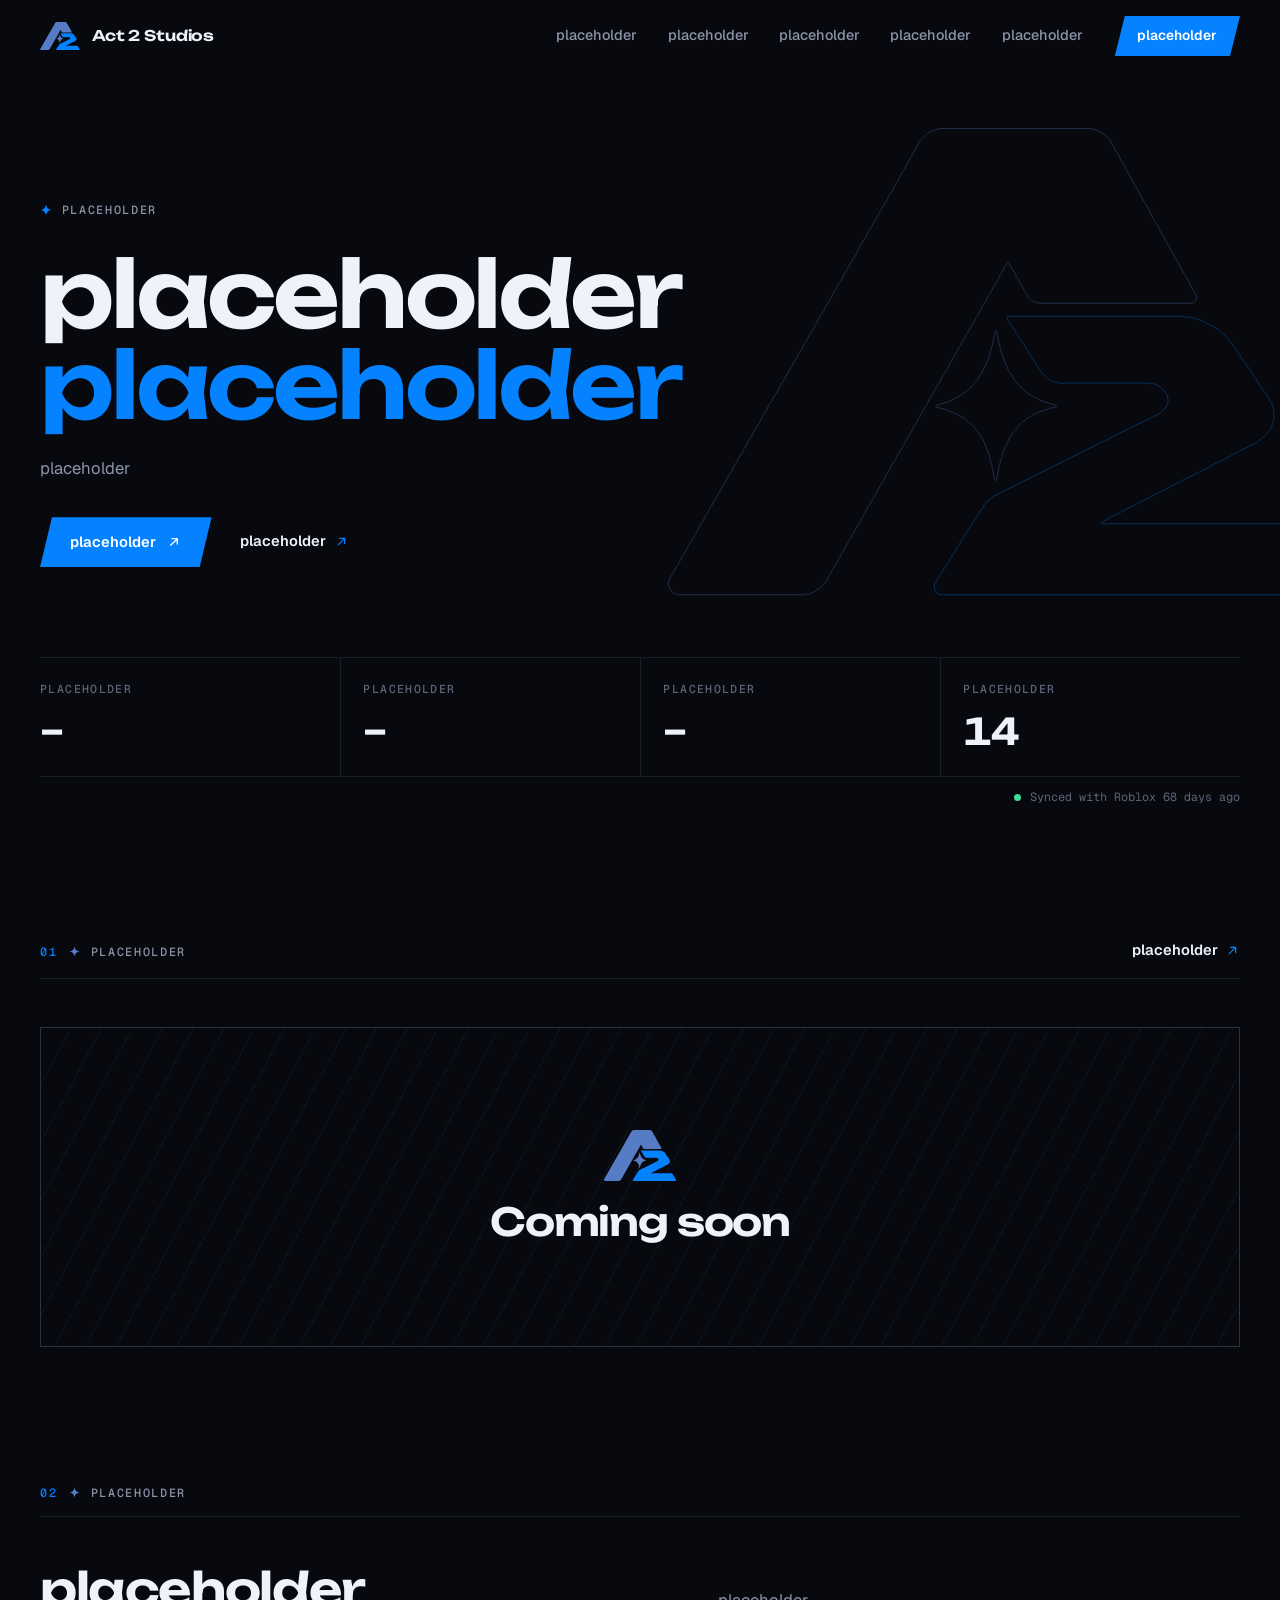
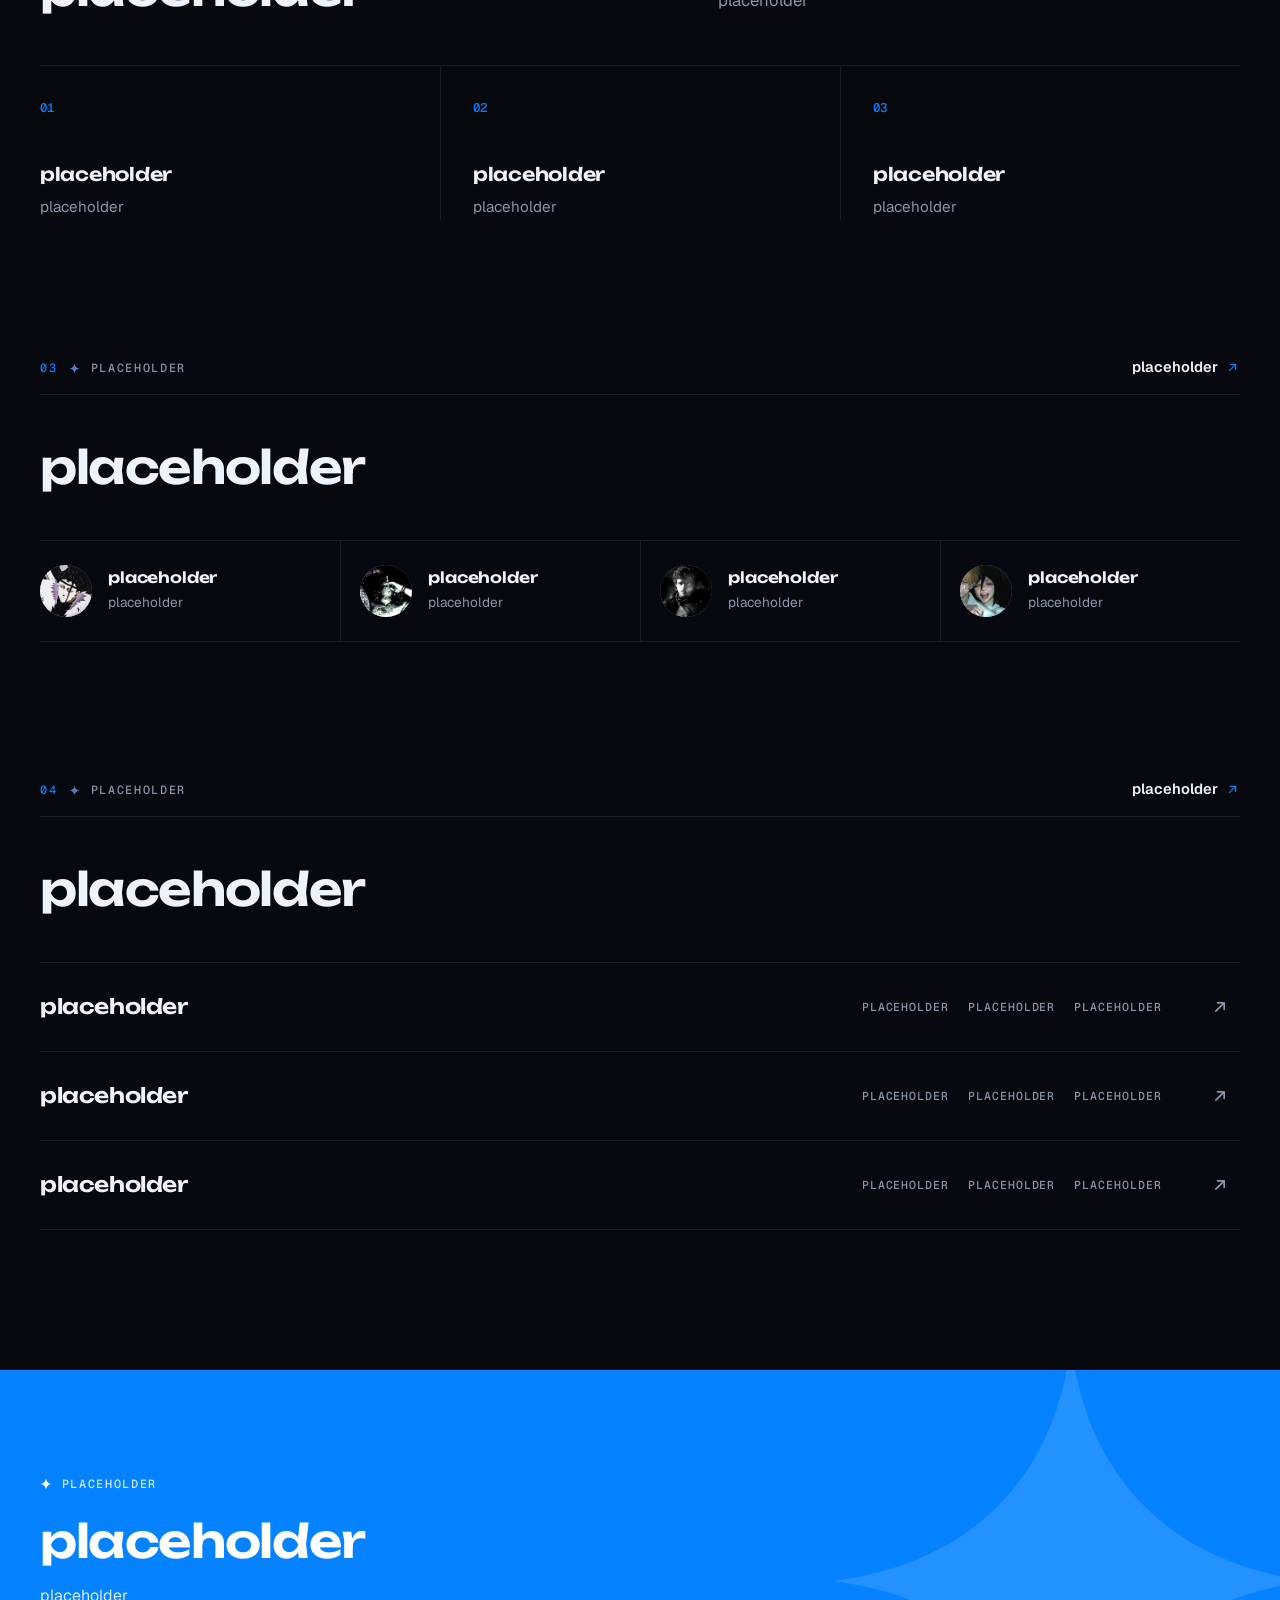
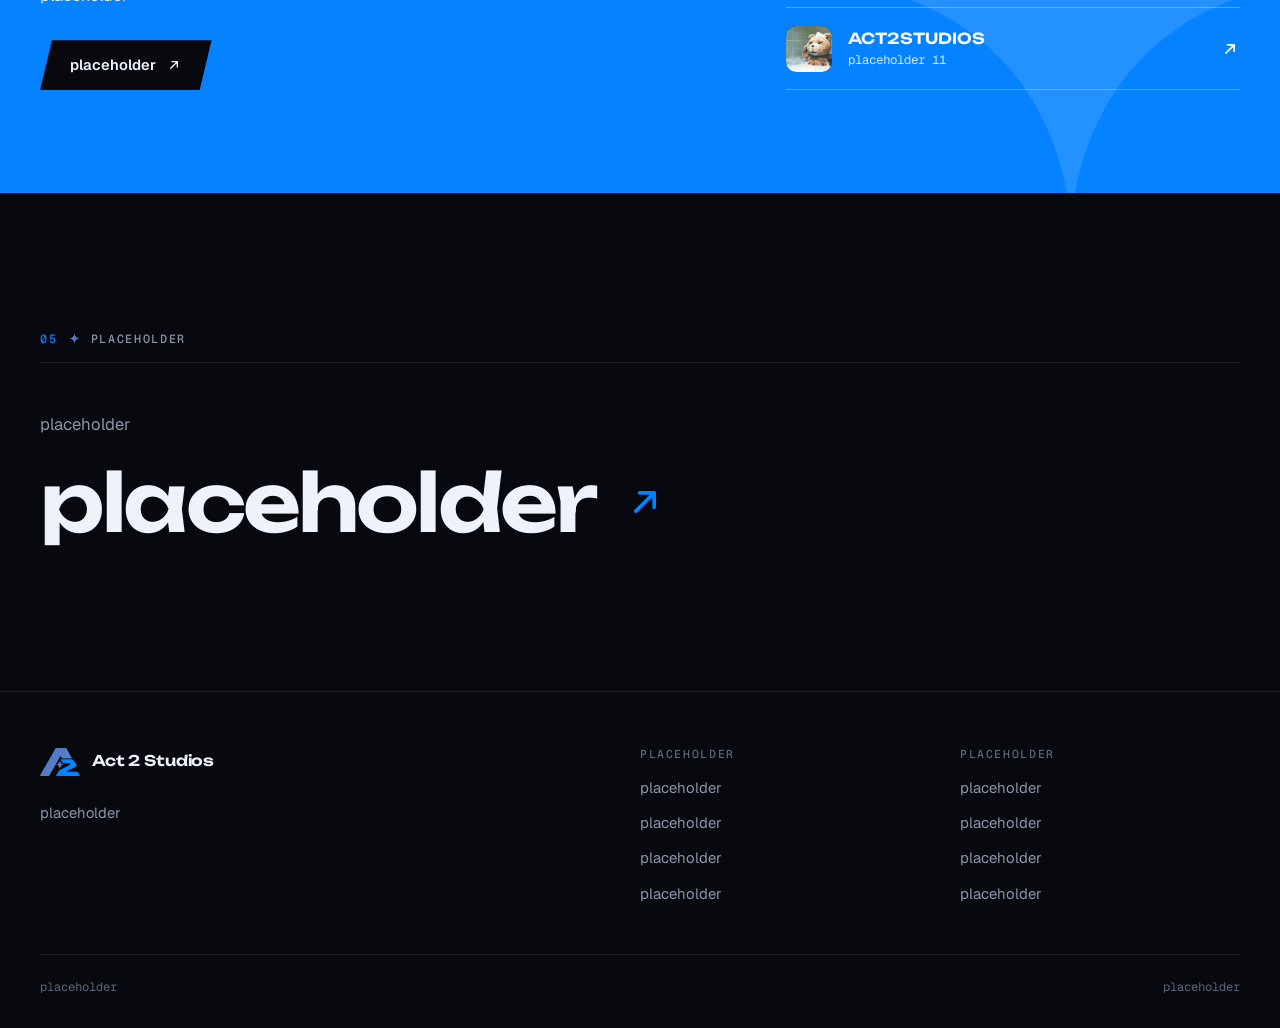
==== commit 13589882: "v2 ig" ====
--- a/index.html
+++ b/index.html
@@ -5,63 +5,47 @@
   <meta name="viewport" content="width=device-width, initial-scale=1">
   <title>Act 2 Studios</title>
   <meta name="description" content="placeholder">
-  <meta name="theme-color" content="#050a14">
+  <meta name="theme-color" content="#07090f">
+  <link rel="canonical" href="https://act2studios.co/">
   <meta property="og:type" content="website">
   <meta property="og:site_name" content="Act 2 Studios">
   <meta property="og:title" content="Act 2 Studios">
   <meta property="og:description" content="placeholder">
   <meta property="og:url" content="https://act2studios.co/">
-  <link rel="canonical" href="https://act2studios.co/">
-  <link rel="icon" href="assets/img/mark.svg" type="image/svg+xml">
+  <link rel="icon" href="assets/img/logo.svg" type="image/svg+xml">
   <link rel="preconnect" href="https://fonts.googleapis.com">
   <link rel="preconnect" href="https://fonts.gstatic.com" crossorigin>
-  <link rel="stylesheet" href="https://fonts.googleapis.com/css2?family=JetBrains+Mono:wght@500;600&family=Plus+Jakarta+Sans:wght@400;500;600;700;800&display=swap">
+  <link rel="stylesheet" href="https://fonts.googleapis.com/css2?family=Geist+Mono:wght@400;500&family=Geist:wght@400;500;600&family=Unbounded:wght@500;600;700&display=swap">
   <link rel="stylesheet" href="css/style.css">
   <script>document.documentElement.classList.add("js")</script>
 </head>
 <body>
-  <a class="skip" href="#main">placeholder</a>
+  <a class="skip" href="#main">Skip to content</a>
 
   <svg class="sprite" aria-hidden="true" focusable="false">
     <defs>
-      <linearGradient id="g-mark" x1="0" y1="0" x2="1" y2="1">
-        <stop offset="0" stop-color="#60a5fa"/>
-        <stop offset="1" stop-color="#1d4ed8"/>
-      </linearGradient>
-      <linearGradient id="g-glyph" x1="0" y1="0" x2="0" y2="1">
-        <stop offset="0" stop-color="#ffffff"/>
-        <stop offset=".55" stop-color="#bfdbfe"/>
-        <stop offset="1" stop-color="#60a5fa"/>
-      </linearGradient>
-      <symbol id="mark" viewBox="0 0 32 32"><rect width="32" height="32" rx="9" fill="url(#g-mark)"/><path fill="#fff" fill-rule="evenodd" d="M9 8.5h14v15H9zM9 11.5h2.75v9H9zm5.75 0h2.5v9h-2.5zm5.5 0H23v9h-2.75z"/></symbol>
+      <symbol id="logo" viewBox="0 0 1058 747"><path fill="#577cc6" fill-rule="evenodd" d="M525 324.2L523.2 324.8L522 328.0L522 331.8L521 334.0L521 336.8L519 343.0L519 345.8L511.8 370.5L502.8 389.5L493.8 403.5L489.2 408.2L487 411.5L480.5 418.0L465.5 428.8L447.5 437.8L437.8 441.0L436 441.0L430.8 443.0L429.2 443.0L428.2 443.8L428.5 445.5L430.2 446.5L438 448.8L439.8 448.8L446.5 451.0L449.2 452.5L456.5 455.0L468.5 461.0L477.5 467.0L482.2 471.5L485.5 473.8L490.8 479.2L500.8 493.2L507.8 507.2L508.2 509.5L511.8 517.2L514 524.0L514 525.8L515 528.0L516 533.8L518 539.0L518 541.8L519 544.0L519 546.8L520 549.0L520 551.8L521 554.0L521 556.8L522 559.0L522 561.8L523 563.2L524.2 563.8L525.8 562.5L525.8 558.0L527.8 551.8L527.8 549.0L528.8 546.8L528.8 544.0L529.8 541.8L529.8 539.0L531.8 533.8L531.8 532.0L533.8 526.8L533.8 525.0L536 518.2L537.5 515.5L539 510.2L547 494.2L552 486.2L556.5 481.5L558.8 478.2L567.2 469.8L573.5 465.5L576.2 463.0L579.5 461.5L581.2 460.0L593.2 454.0L601.5 451.5L605 449.8L606.8 449.8L612 447.8L617.8 446.8L621.5 445.0L621.5 443.8L620.5 443.0L618 443.0L612.8 441.0L611 441.0L596.2 435.8L590.2 432.8L588.5 431.2L586.2 430.8L579.2 426.8L569.2 419.0L559.8 409.5L554 402.5L545 388.5L543 384.5L542.5 382.2L538 373.5L531.8 354.8L531.8 353.0L530.8 350.8L530.8 349.0L527.8 338.8L527.8 336.0L526.8 333.8L526.8 331.0L525.8 328.8L525.8 325.2ZM699.5 10.2L693.5 6.2L687.5 3.2L680.8 1.0L678 1.0L675.8 0.0L435 0.0L432.8 1.0L426.2 2.2L423.5 3.8L421.2 4.2L414.2 8.2L403.2 19.2L398.2 27.2L389.8 43.5L388.2 45.2L377.8 65.5L374.2 70.2L365.8 86.5L364.2 88.2L357.8 100.5L353.2 107.2L348.8 116.5L344.2 123.2L340.8 130.5L339.2 132.2L336.8 137.5L332.2 144.2L329.8 149.5L328.2 151.2L325.8 156.5L320.2 165.2L316.8 172.5L309.2 184.2L299.8 202.5L292.2 214.2L284.8 228.5L283.2 230.2L276.8 242.5L272.2 249.2L267.8 258.5L266.2 260.2L256.8 277.5L252.2 284.2L248.8 291.5L241.2 303.2L236.8 312.5L235.2 314.2L232.8 319.5L228.2 326.2L220.8 340.5L217.2 345.2L213.8 352.5L208.2 361.2L204.8 368.5L201.2 373.2L197.8 380.5L196.2 382.2L185.8 401.5L179.2 411.2L174.8 420.5L167.2 432.2L164.8 437.5L161.2 442.2L155.8 453.5L152.2 458.2L144.8 472.5L140.2 479.2L137.8 484.5L136.2 486.2L133.8 491.5L128.2 500.2L124.8 507.5L120.2 514.2L117.8 519.5L113.2 526.2L109.8 533.5L105.2 540.2L100.8 549.5L98.2 552.2L92.8 563.5L89.2 568.2L77.8 589.5L73.2 596.2L70.8 601.5L67.2 606.2L62.8 615.5L61.2 617.2L54.8 629.5L50.2 636.2L45.8 645.5L42.2 650.2L39.8 655.5L35.2 662.2L27.8 676.5L23.2 683.2L15.8 697.5L14.2 699.2L4.8 716.5L3.2 718.2L1 723.0L1 725.8L0 728.0L0 731.8L3.2 739.5L6.2 742.5L9.2 744.5L16 746.8L218.8 746.8L221 745.8L226.8 744.8L230.2 743.0L232.5 742.5L240.5 737.5L251.5 726.5L253.5 723.5L257 716.2L258.5 714.5L269 695.2L273.5 688.5L278 679.2L282.5 672.5L286 665.2L287.5 663.5L290 658.2L291.5 656.5L294 651.2L298.5 644.5L302 637.2L303.5 635.5L306 630.2L307.5 628.5L310 623.2L315.5 614.5L320 605.2L321.5 603.5L328 591.2L332.5 584.5L340 570.2L344.5 563.5L348 556.2L353.5 547.5L358 538.2L364.5 528.5L369 519.2L372.5 514.5L376 507.2L377.5 505.5L380 500.2L381.5 498.5L384 493.2L389.5 484.5L393 477.2L397.5 470.5L401 463.2L402.5 461.5L405 456.2L406.5 454.5L409 449.2L414.5 440.5L418 433.2L422.5 426.5L425 421.2L426.5 419.5L429 414.2L434.5 405.5L439 396.2L446.5 384.5L450 377.2L454.5 370.5L457 365.2L462.5 356.5L466 349.2L467.5 347.5L470 342.2L471.5 340.5L477 330.2L478.5 328.5L482 321.2L483.5 319.5L493 302.2L494.5 300.5L503 284.2L507.5 277.5L511 270.2L515.5 263.5L523 249.2L527.5 242.5L532 233.2L533.5 231.5L539 221.2L543 215.2L544.2 215.0L545.8 216.2L549.2 223.5L553.8 230.2L558.2 239.5L559.8 241.2L570.2 260.5L573.8 265.2L576.2 270.5L580.2 274.5L583.2 276.5L593 279.8L838.8 279.8L841.5 278.5L844.5 275.5L845.8 271.8L845.8 269.0L844.5 265.2L840 258.5L829.5 238.2L825 231.5L816.5 215.2L815 213.5L808.5 201.2L804 194.5L803.5 192.2L801.5 188.2L800 186.5L797.5 181.2L796 179.5L793.5 174.2L788 165.5L781.5 152.2L777 145.5L764.5 121.2L761 116.5L751.5 98.2L750 96.5L747.5 91.2L742 82.5L730.5 60.2L725 51.5L718.5 38.2L717 36.5L707.5 19.2Z"/><path fill="#0582ff" fill-rule="evenodd" d="M542.2 301.8L542 303.8L543.2 306.5L559.8 331.2L564.2 339.5L566.8 342.2L570.8 348.2L580.2 364.5L593.8 384.2L597.2 390.5L607.2 400.5L610.2 402.5L616.2 405.5L622.8 406.8L625 407.8L770.8 407.8L773 408.8L776.8 408.8L780.5 410.0L787.5 414.0L796.8 423.2L798.8 427.2L799 429.8L800 432.0L800 438.8L796.8 446.5L788.5 454.8L782.5 458.8L760.5 469.8L758.2 470.2L738.2 480.2L736.5 481.8L734.2 482.2L706.2 496.2L704.5 497.8L698.5 500.8L696.2 501.2L642.2 528.2L640.5 529.8L636.2 531.2L522.2 588.2L519.5 590.8L515.2 593.2L506.2 602.2L497.2 615.2L495.8 618.5L482.2 639.2L479.8 644.5L477.2 647.2L473.2 653.2L471.8 656.5L468.2 661.2L465.8 666.5L462.2 671.2L459.8 676.5L452.2 687.2L447.8 695.5L442.2 703.2L440.8 706.5L432.2 719.2L426 731.0L426 737.8L428.2 742.5L432.2 745.5L436 746.8L1047.8 746.8L1051.5 745.5L1055.5 742.5L1057.8 737.8L1057.8 731.0L1056.5 727.2L1052 720.5L1049.5 715.2L1046 710.5L1039.5 698.2L1036 693.5L1034.5 690.2L1030 683.5L1023.5 671.2L1017 661.5L1007.5 644.2L1004.5 640.5L1000.5 637.2L994.5 634.2L990.8 633.0L693.5 633.0L692.2 632.2L692.2 631.5L693.8 630.2L705.5 624.5L707.2 623.0L771.5 590.5L773.2 589.0L802.5 574.5L804.2 573.0L818.2 566.0L820.5 565.5L822.2 564.0L865.5 542.5L867.2 541.0L900.5 524.5L902.2 523.0L910.2 519.0L912.5 518.5L914.2 517.0L942.5 502.5L949.2 497.0L950.5 496.5L958.5 488.5L959 487.2L962.5 483.5L966.5 475.5L969.8 464.8L969.8 453.0L968.8 450.8L968.8 448.0L966.5 441.2L959.5 429.2L955.5 423.2L953 420.5L945 408.5L943.5 405.2L939.5 399.2L937 396.5L933.5 390.2L923.5 375.2L921 372.5L904.5 347.2L898 339.5L897.5 338.2L886.5 327.2L885.2 326.8L880.5 322.2L871.5 316.2L866.2 313.8L864.5 312.2L862.2 311.8L857.5 309.2L842.8 304.0L841 304.0L838.8 303.0L836 303.0L833.8 302.0L827 302.0L824.8 301.0L543.2 301.0Z"/></symbol>
+      <symbol id="ic-spark" viewBox="0 0 24 24"><path fill="currentColor" d="M12 1c.7 6.2 4.6 10.2 11 11-6.4.8-10.3 4.8-11 11-.7-6.2-4.6-10.2-11-11 6.4-.8 10.3-4.8 11-11Z"/></symbol>
       <symbol id="ic-arrow" viewBox="0 0 24 24"><path d="M7 17 17 7M9 7h8v8" fill="none" stroke="currentColor" stroke-width="2" stroke-linecap="round" stroke-linejoin="round"/></symbol>
       <symbol id="ic-play" viewBox="0 0 24 24"><path d="M8 5.5v13a1 1 0 0 0 1.5.86l10.2-6.5a1 1 0 0 0 0-1.72L9.5 4.64A1 1 0 0 0 8 5.5Z" fill="currentColor"/></symbol>
-      <symbol id="ic-menu" viewBox="0 0 24 24"><path d="M4 7h16M4 12h16M4 17h16" fill="none" stroke="currentColor" stroke-width="2" stroke-linecap="round"/></symbol>
+      <symbol id="ic-menu" viewBox="0 0 24 24"><path d="M4 8h16M4 16h16" fill="none" stroke="currentColor" stroke-width="2" stroke-linecap="round"/></symbol>
       <symbol id="ic-close" viewBox="0 0 24 24"><path d="M6 6l12 12M18 6 6 18" fill="none" stroke="currentColor" stroke-width="2" stroke-linecap="round"/></symbol>
-      <symbol id="ic-eye" viewBox="0 0 24 24"><g fill="none" stroke="currentColor" stroke-width="2" stroke-linecap="round" stroke-linejoin="round"><path d="M2 12s3.6-7 10-7 10 7 10 7-3.6 7-10 7S2 12 2 12Z"/><circle cx="12" cy="12" r="3"/></g></symbol>
-      <symbol id="ic-users" viewBox="0 0 24 24"><g fill="none" stroke="currentColor" stroke-width="2" stroke-linecap="round" stroke-linejoin="round"><path d="M16 21v-2a4 4 0 0 0-4-4H6a4 4 0 0 0-4 4v2"/><circle cx="9" cy="7" r="4"/><path d="M22 21v-2a4 4 0 0 0-3-3.87M16 3.13a4 4 0 0 1 0 7.75"/></g></symbol>
-      <symbol id="ic-star" viewBox="0 0 24 24"><path d="m12 3 2.8 5.7 6.2.9-4.5 4.4 1.1 6.2L12 17.3l-5.6 2.9 1.1-6.2L3 9.6l6.2-.9Z" fill="none" stroke="currentColor" stroke-width="2" stroke-linejoin="round"/></symbol>
-      <symbol id="ic-chat" viewBox="0 0 24 24"><path d="M21 12a8 8 0 0 1-11.6 7.1L4 20l1-4.6A8 8 0 1 1 21 12Z" fill="none" stroke="currentColor" stroke-width="2" stroke-linejoin="round"/></symbol>
-      <symbol id="ic-bolt" viewBox="0 0 24 24"><path d="M13 2 4 14h7l-1 8 9-12h-7l1-8Z" fill="none" stroke="currentColor" stroke-width="2" stroke-linejoin="round"/></symbol>
-      <symbol id="ic-flag" viewBox="0 0 24 24"><path d="M5 21V4m0 0h11l-2 4 2 4H5" fill="none" stroke="currentColor" stroke-width="2" stroke-linecap="round" stroke-linejoin="round"/></symbol>
-      <symbol id="ic-loop" viewBox="0 0 24 24"><g fill="none" stroke="currentColor" stroke-width="2" stroke-linecap="round" stroke-linejoin="round"><path d="m17 2 4 4-4 4"/><path d="M3 11V9a3 3 0 0 1 3-3h15"/><path d="m7 22-4-4 4-4"/><path d="M21 13v2a3 3 0 0 1-3 3H3"/></g></symbol>
-      <symbol id="ic-mail" viewBox="0 0 24 24"><g fill="none" stroke="currentColor" stroke-width="2" stroke-linecap="round" stroke-linejoin="round"><rect x="3" y="5" width="18" height="14" rx="2"/><path d="m3 7 9 6 9-6"/></g></symbol>
       <symbol id="ic-roblox" viewBox="0 0 24 24"><path fill="currentColor" fill-rule="evenodd" d="M6.1 2 2 17.9 17.9 22 22 6.1ZM13.8 14.9l-4.7-1.2 1.2-4.7 4.7 1.2Z"/></symbol>
     </defs>
   </svg>
 
   <header class="nav" data-nav>
-    <div class="nav__bar">
-      <a class="brand" href="./" aria-label="Act 2 Studios home"><svg class="brand__mark" aria-hidden="true"><use href="#mark"/></svg><span class="brand__name">Act 2 <span>Studios</span></span></a>
+    <div class="wrap nav__bar">
+      <a class="brand" href="./" aria-label="Act 2 Studios home"><svg class="brand__logo" aria-hidden="true"><use href="#logo"/></svg><span>Act 2 Studios</span></a>
       <nav class="nav__links" id="nav-links" aria-label="Primary">
-        <a href="#studio">placeholder</a>
+        <a href="./#studio">placeholder</a>
         <a href="games.html">placeholder</a>
-        <a href="#team">placeholder</a>
+        <a href="./#team">placeholder</a>
         <a href="careers.html">placeholder</a>
-        <a href="#contact">placeholder</a>
-        <a class="nav__links-cta" href="#community">placeholder <svg aria-hidden="true"><use href="#ic-arrow"/></svg></a>
+        <a href="./#contact">placeholder</a>
+        <a class="nav__links-cta" href="./#community">placeholder <svg aria-hidden="true"><use href="#ic-arrow"/></svg></a>
       </nav>
-      <a class="btn btn--sm nav__cta" href="#community">placeholder <svg aria-hidden="true"><use href="#ic-arrow"/></svg></a>
+      <a class="btn btn--primary btn--sm nav__cta" href="./#community">placeholder</a>
       <button class="nav__toggle" type="button" aria-expanded="false" aria-controls="nav-links" aria-label="Menu">
         <svg class="ic-open" aria-hidden="true"><use href="#ic-menu"/></svg>
         <svg class="ic-close" aria-hidden="true"><use href="#ic-close"/></svg>
@@ -71,109 +55,63 @@
 
   <main id="main">
     <section class="hero">
-      <div class="wrap hero__grid">
-        <div>
-          <p class="eyebrow reveal">placeholder</p>
-          <h1 class="display">
+      <svg class="hero__art" viewBox="-4 -4 1066 755" aria-hidden="true"><path pathLength="1" d="M525 324.2L523.2 324.8L522 328.0L522 331.8L521 334.0L521 336.8L519 343.0L519 345.8L511.8 370.5L502.8 389.5L493.8 403.5L489.2 408.2L487 411.5L480.5 418.0L465.5 428.8L447.5 437.8L437.8 441.0L436 441.0L430.8 443.0L429.2 443.0L428.2 443.8L428.5 445.5L430.2 446.5L438 448.8L439.8 448.8L446.5 451.0L449.2 452.5L456.5 455.0L468.5 461.0L477.5 467.0L482.2 471.5L485.5 473.8L490.8 479.2L500.8 493.2L507.8 507.2L508.2 509.5L511.8 517.2L514 524.0L514 525.8L515 528.0L516 533.8L518 539.0L518 541.8L519 544.0L519 546.8L520 549.0L520 551.8L521 554.0L521 556.8L522 559.0L522 561.8L523 563.2L524.2 563.8L525.8 562.5L525.8 558.0L527.8 551.8L527.8 549.0L528.8 546.8L528.8 544.0L529.8 541.8L529.8 539.0L531.8 533.8L531.8 532.0L533.8 526.8L533.8 525.0L536 518.2L537.5 515.5L539 510.2L547 494.2L552 486.2L556.5 481.5L558.8 478.2L567.2 469.8L573.5 465.5L576.2 463.0L579.5 461.5L581.2 460.0L593.2 454.0L601.5 451.5L605 449.8L606.8 449.8L612 447.8L617.8 446.8L621.5 445.0L621.5 443.8L620.5 443.0L618 443.0L612.8 441.0L611 441.0L596.2 435.8L590.2 432.8L588.5 431.2L586.2 430.8L579.2 426.8L569.2 419.0L559.8 409.5L554 402.5L545 388.5L543 384.5L542.5 382.2L538 373.5L531.8 354.8L531.8 353.0L530.8 350.8L530.8 349.0L527.8 338.8L527.8 336.0L526.8 333.8L526.8 331.0L525.8 328.8L525.8 325.2ZM699.5 10.2L693.5 6.2L687.5 3.2L680.8 1.0L678 1.0L675.8 0.0L435 0.0L432.8 1.0L426.2 2.2L423.5 3.8L421.2 4.2L414.2 8.2L403.2 19.2L398.2 27.2L389.8 43.5L388.2 45.2L377.8 65.5L374.2 70.2L365.8 86.5L364.2 88.2L357.8 100.5L353.2 107.2L348.8 116.5L344.2 123.2L340.8 130.5L339.2 132.2L336.8 137.5L332.2 144.2L329.8 149.5L328.2 151.2L325.8 156.5L320.2 165.2L316.8 172.5L309.2 184.2L299.8 202.5L292.2 214.2L284.8 228.5L283.2 230.2L276.8 242.5L272.2 249.2L267.8 258.5L266.2 260.2L256.8 277.5L252.2 284.2L248.8 291.5L241.2 303.2L236.8 312.5L235.2 314.2L232.8 319.5L228.2 326.2L220.8 340.5L217.2 345.2L213.8 352.5L208.2 361.2L204.8 368.5L201.2 373.2L197.8 380.5L196.2 382.2L185.8 401.5L179.2 411.2L174.8 420.5L167.2 432.2L164.8 437.5L161.2 442.2L155.8 453.5L152.2 458.2L144.8 472.5L140.2 479.2L137.8 484.5L136.2 486.2L133.8 491.5L128.2 500.2L124.8 507.5L120.2 514.2L117.8 519.5L113.2 526.2L109.8 533.5L105.2 540.2L100.8 549.5L98.2 552.2L92.8 563.5L89.2 568.2L77.8 589.5L73.2 596.2L70.8 601.5L67.2 606.2L62.8 615.5L61.2 617.2L54.8 629.5L50.2 636.2L45.8 645.5L42.2 650.2L39.8 655.5L35.2 662.2L27.8 676.5L23.2 683.2L15.8 697.5L14.2 699.2L4.8 716.5L3.2 718.2L1 723.0L1 725.8L0 728.0L0 731.8L3.2 739.5L6.2 742.5L9.2 744.5L16 746.8L218.8 746.8L221 745.8L226.8 744.8L230.2 743.0L232.5 742.5L240.5 737.5L251.5 726.5L253.5 723.5L257 716.2L258.5 714.5L269 695.2L273.5 688.5L278 679.2L282.5 672.5L286 665.2L287.5 663.5L290 658.2L291.5 656.5L294 651.2L298.5 644.5L302 637.2L303.5 635.5L306 630.2L307.5 628.5L310 623.2L315.5 614.5L320 605.2L321.5 603.5L328 591.2L332.5 584.5L340 570.2L344.5 563.5L348 556.2L353.5 547.5L358 538.2L364.5 528.5L369 519.2L372.5 514.5L376 507.2L377.5 505.5L380 500.2L381.5 498.5L384 493.2L389.5 484.5L393 477.2L397.5 470.5L401 463.2L402.5 461.5L405 456.2L406.5 454.5L409 449.2L414.5 440.5L418 433.2L422.5 426.5L425 421.2L426.5 419.5L429 414.2L434.5 405.5L439 396.2L446.5 384.5L450 377.2L454.5 370.5L457 365.2L462.5 356.5L466 349.2L467.5 347.5L470 342.2L471.5 340.5L477 330.2L478.5 328.5L482 321.2L483.5 319.5L493 302.2L494.5 300.5L503 284.2L507.5 277.5L511 270.2L515.5 263.5L523 249.2L527.5 242.5L532 233.2L533.5 231.5L539 221.2L543 215.2L544.2 215.0L545.8 216.2L549.2 223.5L553.8 230.2L558.2 239.5L559.8 241.2L570.2 260.5L573.8 265.2L576.2 270.5L580.2 274.5L583.2 276.5L593 279.8L838.8 279.8L841.5 278.5L844.5 275.5L845.8 271.8L845.8 269.0L844.5 265.2L840 258.5L829.5 238.2L825 231.5L816.5 215.2L815 213.5L808.5 201.2L804 194.5L803.5 192.2L801.5 188.2L800 186.5L797.5 181.2L796 179.5L793.5 174.2L788 165.5L781.5 152.2L777 145.5L764.5 121.2L761 116.5L751.5 98.2L750 96.5L747.5 91.2L742 82.5L730.5 60.2L725 51.5L718.5 38.2L717 36.5L707.5 19.2Z"/><path pathLength="1" d="M542.2 301.8L542 303.8L543.2 306.5L559.8 331.2L564.2 339.5L566.8 342.2L570.8 348.2L580.2 364.5L593.8 384.2L597.2 390.5L607.2 400.5L610.2 402.5L616.2 405.5L622.8 406.8L625 407.8L770.8 407.8L773 408.8L776.8 408.8L780.5 410.0L787.5 414.0L796.8 423.2L798.8 427.2L799 429.8L800 432.0L800 438.8L796.8 446.5L788.5 454.8L782.5 458.8L760.5 469.8L758.2 470.2L738.2 480.2L736.5 481.8L734.2 482.2L706.2 496.2L704.5 497.8L698.5 500.8L696.2 501.2L642.2 528.2L640.5 529.8L636.2 531.2L522.2 588.2L519.5 590.8L515.2 593.2L506.2 602.2L497.2 615.2L495.8 618.5L482.2 639.2L479.8 644.5L477.2 647.2L473.2 653.2L471.8 656.5L468.2 661.2L465.8 666.5L462.2 671.2L459.8 676.5L452.2 687.2L447.8 695.5L442.2 703.2L440.8 706.5L432.2 719.2L426 731.0L426 737.8L428.2 742.5L432.2 745.5L436 746.8L1047.8 746.8L1051.5 745.5L1055.5 742.5L1057.8 737.8L1057.8 731.0L1056.5 727.2L1052 720.5L1049.5 715.2L1046 710.5L1039.5 698.2L1036 693.5L1034.5 690.2L1030 683.5L1023.5 671.2L1017 661.5L1007.5 644.2L1004.5 640.5L1000.5 637.2L994.5 634.2L990.8 633.0L693.5 633.0L692.2 632.2L692.2 631.5L693.8 630.2L705.5 624.5L707.2 623.0L771.5 590.5L773.2 589.0L802.5 574.5L804.2 573.0L818.2 566.0L820.5 565.5L822.2 564.0L865.5 542.5L867.2 541.0L900.5 524.5L902.2 523.0L910.2 519.0L912.5 518.5L914.2 517.0L942.5 502.5L949.2 497.0L950.5 496.5L958.5 488.5L959 487.2L962.5 483.5L966.5 475.5L969.8 464.8L969.8 453.0L968.8 450.8L968.8 448.0L966.5 441.2L959.5 429.2L955.5 423.2L953 420.5L945 408.5L943.5 405.2L939.5 399.2L937 396.5L933.5 390.2L923.5 375.2L921 372.5L904.5 347.2L898 339.5L897.5 338.2L886.5 327.2L885.2 326.8L880.5 322.2L871.5 316.2L866.2 313.8L864.5 312.2L862.2 311.8L857.5 309.2L842.8 304.0L841 304.0L838.8 303.0L836 303.0L833.8 302.0L827 302.0L824.8 301.0L543.2 301.0Z"/></svg>
+      <div class="wrap hero__inner">
+        <p class="label"><svg aria-hidden="true"><use href="#ic-spark"/></svg>placeholder</p>
+        <h1 class="display">
             <span class="reveal" style="--d:1">placeholder</span>
-            <span class="reveal" style="--d:2">placeholder</span>
-            <span class="reveal grad" style="--d:3">placeholder</span>
-          </h1>
-          <p class="hero__lead reveal" style="--d:4">placeholder</p>
-          <div class="cta-row reveal" style="--d:5">
+            <span class="reveal accent" style="--d:2">placeholder</span>
+        </h1>
+        <p class="lead reveal" style="--d:3">placeholder</p>
+          <div class="cta-row reveal" style="--d:4">
             <a class="btn btn--primary" href="games.html">placeholder <svg aria-hidden="true"><use href="#ic-arrow"/></svg></a>
-            <a class="btn" href="#community">placeholder</a>
-          </div>
-          <ul class="facts reveal" style="--d:6">
-            <li><b>placeholder</b><small>placeholder</small></li>
-            <li><b>placeholder</b><small>placeholder</small></li>
-            <li><b>placeholder</b><small>placeholder</small></li>
-          </ul>
-        </div>
-
-        <div class="stage reveal" style="--d:3" data-stage>
-          <div class="stage__top"><span>placeholder</span><span class="live"><span class="live-dot"></span>placeholder</span></div>
-          <div class="stage__lamp"></div>
-          <div class="stage__beam"></div>
-          <div class="stage__floor"></div>
-          <div class="stage__edge"></div>
-          <canvas class="stage__dust" aria-hidden="true"></canvas>
-          <svg class="stage__mark" viewBox="0 0 120 120" aria-hidden="true"><path fill="url(#g-glyph)" fill-rule="evenodd" d="M24 18h72v84H24zM24 30h14v60H24zm30 0h12v60H54zm28 0h14v60H82z"/></svg>
-          <p class="stage__hint" aria-hidden="true">placeholder</p>
-          <div class="stage__panel">
-            <div>
-              <small>placeholder</small>
-              <b class="stage__count" data-live-stat="playing" data-format="full">–</b>
-              <small>placeholder <span data-live-stat="titles" data-format="full">–</span></small>
-            </div>
-            <div class="stage__focus">
-              <small>placeholder</small>
-              <b>placeholder</b>
-            </div>
-          </div>
-        </div>
-      </div>
-    </section>
-
-    <section class="section" aria-labelledby="stats-title">
-      <div class="wrap">
-        <div class="section__head">
-          <div>
-            <p class="eyebrow">placeholder</p>
-            <h2 class="h2" id="stats-title">placeholder</h2>
-          </div>
-          <p class="sync"><span class="live-dot"></span><span data-live-sync>placeholder</span></p>
-        </div>
-        <div class="stats">
-          <div class="stat reveal"><span class="stat__label"><svg aria-hidden="true"><use href="#ic-eye"/></svg>placeholder</span><b data-live-stat="visits">–</b><small>placeholder</small></div>
-          <div class="stat reveal" style="--d:1"><span class="stat__label"><svg aria-hidden="true"><use href="#ic-users"/></svg>placeholder</span><b data-live-stat="playing" data-format="full">–</b><small>placeholder</small></div>
-          <div class="stat reveal" style="--d:2"><span class="stat__label"><svg aria-hidden="true"><use href="#ic-star"/></svg>placeholder</span><b data-live-stat="favorites">–</b><small>placeholder</small></div>
-          <div class="stat reveal" style="--d:3"><span class="stat__label"><svg aria-hidden="true"><use href="#ic-roblox"/></svg>placeholder</span><b data-live-stat="members">–</b><small>placeholder</small></div>
-        </div>
-      </div>
-    </section>
-
-    <section class="section" id="games" aria-labelledby="featured-title">
-      <div class="wrap">
-        <div class="section__head">
-          <div>
-            <p class="eyebrow">placeholder</p>
-            <h2 class="h2" id="featured-title">placeholder</h2>
-          </div>
-          <a class="link-arrow" href="games.html">placeholder <svg aria-hidden="true"><use href="#ic-arrow"/></svg></a>
+            <a class="link" href="#community">placeholder <svg aria-hidden="true"><use href="#ic-arrow"/></svg></a>
+          </div>
+        <dl class="strip reveal" style="--d:4">
+          <div><dt>placeholder</dt><dd data-live-stat="playing" data-format="full">–</dd></div>
+          <div><dt>placeholder</dt><dd data-live-stat="visits">–</dd></div>
+          <div><dt>placeholder</dt><dd data-live-stat="favorites">–</dd></div>
+          <div><dt>placeholder</dt><dd data-live-stat="members" data-format="full">–</dd></div>
+        </dl>
+        <p class="sync"><span class="live-dot"></span><span data-live-sync>Connecting to Roblox</span></p>
+      </div>
+    </section>
+
+    <section class="sec" id="games" aria-label="placeholder">
+      <div class="wrap">
+        <div class="sec__head">
+          <span><b>01</b><svg aria-hidden="true"><use href="#ic-spark"/></svg>placeholder</span>
+          <a class="link" href="games.html">placeholder <svg aria-hidden="true"><use href="#ic-arrow"/></svg></a>
         </div>
         <div class="soon reveal">
-          <svg class="soon__mark" aria-hidden="true"><use href="#mark"/></svg>
+          <svg class="soon__mark" aria-hidden="true"><use href="#logo"/></svg>
           <p class="soon__title">Coming soon</p>
         </div>
       </div>
     </section>
 
-    <section class="section" id="studio" aria-labelledby="studio-title">
-      <div class="wrap">
-        <div class="split">
-          <div>
-            <p class="eyebrow">placeholder</p>
-            <h2 class="h2" id="studio-title">placeholder</h2>
-          </div>
-          <p class="split__lead">placeholder</p>
-        </div>
-        <div class="values">
-          <article class="vcard reveal">
-            <span class="vcard__n">placeholder</span>
-            <span class="vcard__icon"><svg aria-hidden="true"><use href="#ic-bolt"/></svg></span>
+    <section class="sec" id="studio" aria-label="placeholder">
+      <div class="wrap">
+        <div class="sec__head">
+          <span><b>02</b><svg aria-hidden="true"><use href="#ic-spark"/></svg>placeholder</span>
+        </div>
+        <div class="sec__top">
+          <h2 class="h2 reveal">placeholder</h2>
+          <p class="lead reveal" style="--d:1">placeholder</p>
+        </div>
+        <div class="cols">
+          <article class="col reveal" style="--d:0">
+            <span class="col__n">01</span>
             <h3>placeholder</h3>
             <p>placeholder</p>
           </article>
-          <article class="vcard reveal" style="--d:1">
-            <span class="vcard__n">placeholder</span>
-            <span class="vcard__icon"><svg aria-hidden="true"><use href="#ic-flag"/></svg></span>
+          <article class="col reveal" style="--d:1">
+            <span class="col__n">02</span>
             <h3>placeholder</h3>
             <p>placeholder</p>
           </article>
-          <article class="vcard reveal" style="--d:2">
-            <span class="vcard__n">placeholder</span>
-            <span class="vcard__icon"><svg aria-hidden="true"><use href="#ic-loop"/></svg></span>
+          <article class="col reveal" style="--d:2">
+            <span class="col__n">03</span>
             <h3>placeholder</h3>
             <p>placeholder</p>
           </article>
@@ -181,17 +119,15 @@
       </div>
     </section>
 
-    <section class="section" id="team" aria-labelledby="team-title">
-      <div class="wrap">
-        <div class="section__head">
-          <div>
-            <p class="eyebrow">placeholder</p>
-            <h2 class="h2" id="team-title">placeholder</h2>
-          </div>
-          <a class="link-arrow" href="careers.html">placeholder <svg aria-hidden="true"><use href="#ic-arrow"/></svg></a>
-        </div>
+    <section class="sec" id="team" aria-label="placeholder">
+      <div class="wrap">
+        <div class="sec__head">
+          <span><b>03</b><svg aria-hidden="true"><use href="#ic-spark"/></svg>placeholder</span>
+          <a class="link" href="careers.html">placeholder <svg aria-hidden="true"><use href="#ic-arrow"/></svg></a>
+        </div>
+        <h2 class="h2 sec__title reveal">placeholder</h2>
         <div class="team">
-          <div class="member reveal" data-discord-user="846412061315563600">
+          <div class="member reveal" style="--d:0" data-discord-user="846412061315563600">
             <span class="member__avatar" aria-hidden="true">AZ</span>
             <div><b>placeholder</b><small>placeholder</small></div>
           </div>
@@ -211,65 +147,63 @@
       </div>
     </section>
 
-    <section class="section" id="careers" aria-labelledby="careers-title">
-      <div class="wrap">
-        <div class="section__head">
-          <div>
-            <p class="eyebrow">placeholder</p>
-            <h2 class="h2" id="careers-title">placeholder</h2>
-          </div>
-          <a class="link-arrow" href="careers.html">placeholder <svg aria-hidden="true"><use href="#ic-arrow"/></svg></a>
-        </div>
+    <section class="sec" id="careers" aria-label="placeholder">
+      <div class="wrap">
+        <div class="sec__head">
+          <span><b>04</b><svg aria-hidden="true"><use href="#ic-spark"/></svg>placeholder</span>
+          <a class="link" href="careers.html">placeholder <svg aria-hidden="true"><use href="#ic-arrow"/></svg></a>
+        </div>
+        <h2 class="h2 sec__title reveal">placeholder</h2>
         <div class="jobs">
           <a class="job reveal" href="careers.html#openings">
-            <div><h3>placeholder</h3><div class="job__tags"><span class="tag">placeholder</span><span class="tag">placeholder</span><span class="tag">placeholder</span></div></div>
+            <h3>placeholder</h3>
+            <span class="job__tags"><span>placeholder</span><span>placeholder</span><span>placeholder</span></span>
             <span class="job__go"><svg aria-hidden="true"><use href="#ic-arrow"/></svg></span>
           </a>
-          <a class="job reveal" style="--d:1" href="careers.html#openings">
-            <div><h3>placeholder</h3><div class="job__tags"><span class="tag">placeholder</span><span class="tag">placeholder</span><span class="tag">placeholder</span></div></div>
+          <a class="job reveal" href="careers.html#openings">
+            <h3>placeholder</h3>
+            <span class="job__tags"><span>placeholder</span><span>placeholder</span><span>placeholder</span></span>
             <span class="job__go"><svg aria-hidden="true"><use href="#ic-arrow"/></svg></span>
           </a>
-          <a class="job reveal" style="--d:2" href="careers.html#openings">
-            <div><h3>placeholder</h3><div class="job__tags"><span class="tag">placeholder</span><span class="tag">placeholder</span><span class="tag">placeholder</span></div></div>
+          <a class="job reveal" href="careers.html#openings">
+            <h3>placeholder</h3>
+            <span class="job__tags"><span>placeholder</span><span>placeholder</span><span>placeholder</span></span>
             <span class="job__go"><svg aria-hidden="true"><use href="#ic-arrow"/></svg></span>
           </a>
         </div>
       </div>
     </section>
 
-    <section class="section" id="community" aria-labelledby="community-title">
-      <div class="wrap">
-        <div class="cta-card reveal">
-          <div>
-            <p class="eyebrow">placeholder</p>
-            <h2 class="h2" id="community-title">placeholder</h2>
-            <p class="cta-card__lead">placeholder</p>
-            <div class="cta-row">
-              <a class="btn btn--primary" href="#">placeholder <svg aria-hidden="true"><use href="#ic-arrow"/></svg></a>
-              <a class="btn" href="https://www.roblox.com/communities/322532132" target="_blank" rel="noopener">placeholder</a>
-            </div>
-          </div>
-          <div class="cta-card__side">
-            <a class="chipcard" href="https://www.roblox.com/communities/322532132" target="_blank" rel="noopener" data-roblox-group="322532132">
-              <span class="chipcard__icon" data-group-field="icon"><svg aria-hidden="true"><use href="#ic-roblox"/></svg></span>
-              <span class="chipcard__text">
+    <section class="band" id="community" aria-label="placeholder">
+      <svg class="band__art" aria-hidden="true"><use href="#ic-spark"/></svg>
+      <div class="wrap band__inner">
+        <div>
+          <p class="label"><svg aria-hidden="true"><use href="#ic-spark"/></svg>placeholder</p>
+          <h2 class="h2">placeholder</h2>
+          <p>placeholder</p>
+          <div class="cta-row">
+            <a class="btn btn--ink" href="#">placeholder <svg aria-hidden="true"><use href="#ic-arrow"/></svg></a>
+          </div>
+        </div>
+        <a class="grouplink" href="https://www.roblox.com/communities/322532132" target="_blank" rel="noopener" data-roblox-group="322532132">
+              <span class="grouplink__icon" data-group-field="icon"><svg aria-hidden="true"><use href="#ic-roblox"/></svg></span>
+              <span class="grouplink__text">
                 <b data-group-field="name">placeholder</b>
-                <small class="chipcard__meta">placeholder <span data-group-field="members" data-format="full">–</span></small>
-                <small class="chipcard__cta">placeholder</small>
+                <small class="grouplink__meta">placeholder <span data-group-field="members" data-format="full">–</span></small>
+                <small class="grouplink__cta">placeholder</small>
               </span>
-              <svg class="chipcard__go" aria-hidden="true"><use href="#ic-arrow"/></svg>
+              <svg class="grouplink__go" aria-hidden="true"><use href="#ic-arrow"/></svg>
             </a>
-          </div>
-        </div>
-      </div>
-    </section>
-
-    <section class="section" id="contact" aria-labelledby="contact-title">
-      <div class="wrap contact__inner reveal">
-        <p class="eyebrow">placeholder</p>
-        <h2 class="h2" id="contact-title">placeholder</h2>
-        <p>placeholder</p>
-        <a class="btn btn--primary" href="mailto:hello@act2studios.co"><svg aria-hidden="true"><use href="#ic-mail"/></svg>placeholder</a>
+      </div>
+    </section>
+
+    <section class="sec contact" id="contact" aria-label="placeholder">
+      <div class="wrap">
+        <div class="sec__head">
+          <span><b>05</b><svg aria-hidden="true"><use href="#ic-spark"/></svg>placeholder</span>
+        </div>
+        <p class="lead reveal">placeholder</p>
+        <a class="contact__mail reveal" style="--d:1" href="mailto:hello@act2studios.co">placeholder <svg aria-hidden="true"><use href="#ic-arrow"/></svg></a>
       </div>
     </section>
   </main>
@@ -277,15 +211,15 @@
   <footer class="footer">
     <div class="wrap footer__grid">
       <div class="footer__brand">
-        <a class="brand" href="./"><svg class="brand__mark" aria-hidden="true"><use href="#mark"/></svg><span class="brand__name">Act 2 <span>Studios</span></span></a>
+        <a class="brand" href="./"><svg class="brand__logo" aria-hidden="true"><use href="#logo"/></svg><span>Act 2 Studios</span></a>
         <p>placeholder</p>
       </div>
       <div>
         <p class="footer__title">placeholder</p>
         <ul>
           <li><a href="games.html">placeholder</a></li>
-          <li><a href="#studio">placeholder</a></li>
-          <li><a href="#team">placeholder</a></li>
+          <li><a href="./#studio">placeholder</a></li>
+          <li><a href="./#team">placeholder</a></li>
           <li><a href="careers.html">placeholder</a></li>
         </ul>
       </div>
--- a/css/style.css
+++ b/css/style.css
@@ -1,31 +1,28 @@
 :root {
-  --bg: #050a14;
-  --bg-2: #07101f;
-  --surface: #0a1426;
-  --surface-2: #0e1b32;
-  --line: rgba(138, 170, 240, 0.11);
-  --line-2: rgba(138, 170, 240, 0.2);
-  --text: #eaf1ff;
-  --muted: #94a3c0;
-  --dim: #64738f;
-  --blue: #3b82f6;
-  --blue-deep: #1d4ed8;
-  --blue-2: #60a5fa;
-  --blue-3: #93c5fd;
-  --live: #34d399;
-  --grad: linear-gradient(100deg, #3b82f6 0%, #60a5fa 45%, #c7defe 100%);
+  --bg: #07090f;
+  --bg-2: #0c0f18;
+  --line: rgba(226, 233, 255, 0.09);
+  --line-2: rgba(226, 233, 255, 0.18);
+  --text: #eef2fb;
+  --muted: #8b94a8;
+  --dim: #5d6579;
+  --dusty: #577cc6;
+  --blue: #0582ff;
+  --blue-hover: #3a9bff;
+  --live: #3ddc97;
+  --slant: 12px;
   --ease: cubic-bezier(0.2, 0.7, 0.2, 1);
-  --radius: 22px;
-  --wrap: 1180px;
-  --gutter: 16px;
-  --font: "Plus Jakarta Sans", system-ui, -apple-system, "Segoe UI", Roboto, sans-serif;
-  --mono: "JetBrains Mono", ui-monospace, "Cascadia Code", Consolas, monospace;
+  --wrap: 1200px;
+  --gutter: 20px;
+  --display: "Unbounded", "Segoe UI", system-ui, sans-serif;
+  --font: "Geist", system-ui, -apple-system, "Segoe UI", sans-serif;
+  --mono: "Geist Mono", ui-monospace, "Cascadia Code", Consolas, monospace;
   color-scheme: dark;
 }
 
 @media (min-width: 768px) {
   :root {
-    --gutter: 32px;
+    --gutter: 40px;
   }
 }
 
@@ -37,7 +34,7 @@
 
 html {
   scroll-behavior: smooth;
-  scroll-padding-top: 100px;
+  scroll-padding-top: 88px;
   -webkit-text-size-adjust: 100%;
 }
 
@@ -51,32 +48,6 @@
   overflow-x: clip;
 }
 
-body::before {
-  content: "";
-  position: fixed;
-  inset: 0;
-  z-index: -2;
-  pointer-events: none;
-  background:
-    radial-gradient(900px 620px at 85% -8%, rgba(59, 130, 246, 0.2), transparent 62%),
-    radial-gradient(760px 520px at -12% 18%, rgba(29, 78, 216, 0.14), transparent 60%),
-    radial-gradient(900px 700px at 50% 120%, rgba(37, 99, 235, 0.1), transparent 60%);
-}
-
-body::after {
-  content: "";
-  position: fixed;
-  inset: 0;
-  z-index: -1;
-  pointer-events: none;
-  background-image:
-    linear-gradient(rgba(138, 170, 240, 0.06) 1px, transparent 1px),
-    linear-gradient(90deg, rgba(138, 170, 240, 0.06) 1px, transparent 1px);
-  background-size: 72px 72px;
-  -webkit-mask-image: radial-gradient(ellipse 80% 60% at 50% 0%, #000 10%, transparent 75%);
-  mask-image: radial-gradient(ellipse 80% 60% at 50% 0%, #000 10%, transparent 75%);
-}
-
 img,
 svg {
   display: block;
@@ -85,6 +56,7 @@
 
 a {
   color: inherit;
+  text-decoration: none;
 }
 
 ul,
@@ -104,8 +76,9 @@
 h2,
 h3 {
   margin: 0;
-  font-weight: 800;
-  letter-spacing: -0.03em;
+  font-family: var(--display);
+  font-weight: 600;
+  letter-spacing: -0.02em;
   line-height: 1.05;
   text-wrap: balance;
 }
@@ -116,13 +89,12 @@
 }
 
 :focus-visible {
-  outline: 2px solid var(--blue-3);
+  outline: 2px solid var(--blue);
   outline-offset: 3px;
-  border-radius: 6px;
 }
 
 ::selection {
-  background: rgba(96, 165, 250, 0.35);
+  background: rgba(5, 130, 255, 0.35);
 }
 
 .sprite {
@@ -138,11 +110,9 @@
   top: -60px;
   z-index: 100;
   padding: 0.7rem 1rem;
-  border-radius: 10px;
   background: var(--blue);
   color: #fff;
-  font-weight: 700;
-  text-decoration: none;
+  font-weight: 600;
   transition: top 0.2s;
 }
 
@@ -155,139 +125,140 @@
   margin-inline: auto;
 }
 
-.eyebrow {
+.label {
   display: inline-flex;
   align-items: center;
-  gap: 0.75rem;
-  color: var(--blue-2);
-  font: 600 0.72rem/1 var(--mono);
-  letter-spacing: 0.22em;
+  gap: 0.6rem;
+  color: var(--muted);
+  font: 500 0.74rem/1 var(--mono);
+  letter-spacing: 0.14em;
   text-transform: uppercase;
 }
 
-.eyebrow::before {
-  content: "";
-  width: 26px;
-  height: 1px;
-  background: var(--grad);
+.label svg {
+  width: 12px;
+  height: 12px;
+  color: var(--blue);
 }
 
 .display {
-  margin-top: 1.4rem;
-  font-size: clamp(2.9rem, 7.6vw, 6.2rem);
-  line-height: 0.95;
-  letter-spacing: -0.045em;
+  margin-top: 1.6rem;
+  font-size: clamp(2.1rem, 7.2vw, 6rem);
+  font-weight: 600;
+  line-height: 0.98;
+  letter-spacing: -0.035em;
 }
 
 .display > span {
   display: block;
-  width: fit-content;
-}
-
-.stop {
-  margin-left: -0.04em;
+}
+
+.display .accent {
+  color: var(--blue);
 }
 
 .h2 {
-  max-width: 20ch;
-  margin-top: 0.9rem;
-  font-size: clamp(2rem, 4.4vw, 3.4rem);
-  letter-spacing: -0.04em;
-}
-
-.grad {
-  padding-bottom: 0.06em;
-  background: var(--grad);
-  -webkit-background-clip: text;
-  background-clip: text;
-  color: transparent;
+  max-width: 18ch;
+  font-size: clamp(1.7rem, 3.6vw, 2.9rem);
+  letter-spacing: -0.03em;
+}
+
+.lead {
+  max-width: 36rem;
+  color: var(--muted);
+  font-size: clamp(1rem, 1.3vw, 1.125rem);
 }
 
 .btn {
+  --s: var(--slant);
   display: inline-flex;
   align-items: center;
   justify-content: center;
-  gap: 0.55rem;
-  min-height: 48px;
-  padding: 0.8rem 1.35rem;
-  border: 1px solid var(--line-2);
-  border-radius: 999px;
-  background: rgba(96, 165, 250, 0.06);
+  gap: 0.6rem;
+  min-height: 50px;
+  padding: 0 calc(1.5rem + var(--s) / 2);
+  border: 0;
+  background: rgba(238, 242, 251, 0.08);
   color: var(--text);
-  font-weight: 700;
-  font-size: 0.95rem;
-  line-height: 1;
-  text-decoration: none;
+  font: 600 0.92rem/1 var(--font);
   white-space: nowrap;
   cursor: pointer;
-  transition: transform 0.25s var(--ease), box-shadow 0.25s var(--ease), background-color 0.25s, border-color 0.25s;
+  clip-path: polygon(var(--s) 0, 100% 0, calc(100% - var(--s)) 100%, 0 100%);
+  transition: background-color 0.2s, color 0.2s;
 }
 
 .btn:hover {
-  transform: translateY(-2px);
-  border-color: rgba(147, 197, 253, 0.45);
-  background-color: rgba(96, 165, 250, 0.1);
-}
-
-.btn:active {
-  transform: translateY(0);
+  background-color: rgba(238, 242, 251, 0.14);
+}
+
+.btn:focus-visible {
+  outline: none;
+  box-shadow: inset 0 0 0 2px #fff;
 }
 
 .btn svg {
   width: 16px;
   height: 16px;
   flex: none;
+  transition: transform 0.25s var(--ease);
+}
+
+.btn:hover svg {
+  transform: translate(2px, -2px);
 }
 
 .btn--primary {
-  border-color: transparent;
-  background: linear-gradient(135deg, #2563eb 0%, #3b82f6 55%, #60a5fa 100%);
-  box-shadow: 0 12px 30px -12px rgba(59, 130, 246, 0.75), inset 0 1px 0 rgba(255, 255, 255, 0.22);
+  background: var(--blue);
+  color: #fff;
 }
 
 .btn--primary:hover {
-  border-color: transparent;
-  box-shadow: 0 18px 40px -14px rgba(59, 130, 246, 0.95), inset 0 1px 0 rgba(255, 255, 255, 0.3);
+  background-color: var(--blue-hover);
+}
+
+.btn--ink {
+  background: var(--bg);
+  color: var(--text);
+}
+
+.btn--ink:hover {
+  background-color: #141a2a;
 }
 
 .btn--sm {
+  --s: 10px;
   min-height: 40px;
-  padding: 0.6rem 1.05rem;
+  padding: 0 calc(1.1rem + var(--s) / 2);
   font-size: 0.86rem;
+}
+
+.link {
+  display: inline-flex;
+  align-items: center;
+  gap: 0.45rem;
+  padding-bottom: 2px;
+  background: linear-gradient(currentColor, currentColor) 0 100% / 0 1px no-repeat;
+  color: var(--text);
+  font-weight: 600;
+  font-size: 0.92rem;
+  transition: background-size 0.3s var(--ease);
+}
+
+.link:hover {
+  background-size: 100% 1px;
+}
+
+.link svg {
+  width: 15px;
+  height: 15px;
+  color: var(--blue);
 }
 
 .cta-row {
   display: flex;
   flex-wrap: wrap;
-  gap: 0.75rem;
-}
-
-.link-arrow {
-  display: inline-flex;
-  align-items: center;
-  gap: 0.4rem;
-  color: var(--text);
-  font-weight: 700;
-  font-size: 0.95rem;
-  text-decoration: none;
-}
-
-.link-arrow svg {
-  width: 16px;
-  height: 16px;
-  color: var(--blue-2);
-  transition: transform 0.25s var(--ease);
-}
-
-.link-arrow:hover svg {
-  transform: translate(2px, -2px);
-}
-
-.live {
-  display: inline-flex;
-  align-items: center;
-  gap: 0.45rem;
-  color: var(--live);
+  align-items: center;
+  gap: 1rem 1.8rem;
 }
 
 .live-dot {
@@ -301,11 +272,11 @@
 
 @keyframes pulse {
   0% {
-    box-shadow: 0 0 0 0 rgba(52, 211, 153, 0.55);
+    box-shadow: 0 0 0 0 rgba(61, 220, 151, 0.55);
   }
   70%,
   100% {
-    box-shadow: 0 0 0 8px rgba(52, 211, 153, 0);
+    box-shadow: 0 0 0 7px rgba(61, 220, 151, 0);
   }
 }
 
@@ -315,88 +286,67 @@
 
 @keyframes tick {
   0% {
-    color: var(--blue-3);
-    text-shadow: 0 0 18px rgba(96, 165, 250, 0.8);
+    color: var(--blue-hover);
   }
 }
 
 .nav {
   position: fixed;
-  top: 12px;
+  top: 0;
   left: 0;
   right: 0;
   z-index: 50;
-  padding-inline: var(--gutter);
-  pointer-events: none;
+  border-bottom: 1px solid transparent;
+  transition: background-color 0.3s, border-color 0.3s;
+}
+
+.nav.is-scrolled,
+.nav.is-open {
+  border-bottom-color: var(--line);
+  background: rgba(7, 9, 15, 0.84);
+  -webkit-backdrop-filter: blur(14px);
+  backdrop-filter: blur(14px);
 }
 
 .nav__bar {
-  position: relative;
   display: flex;
   align-items: center;
-  gap: 1rem;
-  max-width: var(--wrap);
-  margin-inline: auto;
-  padding: 8px 8px 8px 16px;
-  border: 1px solid var(--line-2);
-  border-radius: 999px;
-  background: rgba(7, 14, 28, 0.6);
-  -webkit-backdrop-filter: blur(18px) saturate(150%);
-  backdrop-filter: blur(18px) saturate(150%);
-  box-shadow: 0 16px 40px -24px rgba(0, 0, 0, 0.9);
-  pointer-events: auto;
-  transition: background-color 0.3s;
-}
-
-.nav.is-scrolled .nav__bar {
-  background: rgba(7, 14, 28, 0.86);
+  gap: 2rem;
+  height: 72px;
 }
 
 .brand {
   display: inline-flex;
   align-items: center;
-  gap: 0.6rem;
-  color: var(--text);
-  font-weight: 800;
-  font-size: 1.02rem;
-  letter-spacing: -0.02em;
-  text-decoration: none;
+  gap: 0.75rem;
+  font: 600 0.92rem/1 var(--display);
+  letter-spacing: -0.01em;
   white-space: nowrap;
 }
 
-.brand__mark {
-  width: 30px;
-  height: 30px;
+.brand__logo {
+  width: 40px;
+  height: 28px;
   flex: none;
-}
-
-.brand__name span {
-  color: var(--blue-2);
 }
 
 .nav__links {
   display: flex;
   align-items: center;
-  gap: 0.15rem;
-  margin-inline: auto;
+  gap: 1.9rem;
+  margin-left: auto;
 }
 
 .nav__links a {
   position: relative;
-  padding: 0.55rem 0.85rem;
-  border-radius: 999px;
+  padding: 0.4rem 0;
   color: var(--muted);
-  font-weight: 600;
+  font-weight: 500;
   font-size: 0.9rem;
-  text-decoration: none;
-  transition: color 0.2s, background-color 0.2s;
-}
-
-.nav__links a:hover {
-  color: var(--text);
-  background: rgba(96, 165, 250, 0.08);
-}
-
+  transition: color 0.2s;
+}
+
+.nav__links a:hover,
 .nav__links a[aria-current="page"] {
   color: var(--text);
 }
@@ -404,12 +354,11 @@
 .nav__links a[aria-current="page"]::after {
   content: "";
   position: absolute;
-  left: 0.85rem;
-  right: 0.85rem;
-  bottom: 0.25rem;
+  left: 0;
+  right: 0;
+  bottom: -2px;
   height: 2px;
-  border-radius: 2px;
-  background: var(--grad);
+  background: var(--blue);
 }
 
 .nav__links .nav__links-cta {
@@ -427,8 +376,7 @@
   height: 44px;
   margin-left: auto;
   border: 1px solid var(--line-2);
-  border-radius: 50%;
-  background: rgba(96, 165, 250, 0.06);
+  background: transparent;
   cursor: pointer;
 }
 
@@ -457,21 +405,19 @@
 
   .nav__links {
     position: absolute;
-    top: calc(100% + 8px);
+    top: 100%;
     left: 0;
     right: 0;
     flex-direction: column;
     align-items: stretch;
-    gap: 0.2rem;
+    gap: 0;
     margin: 0;
-    padding: 0.5rem;
-    border: 1px solid var(--line-2);
-    border-radius: 22px;
-    background: rgba(7, 14, 28, 0.97);
-    box-shadow: 0 30px 60px -30px rgba(0, 0, 0, 0.9);
+    padding: 0.4rem var(--gutter) 1.4rem;
+    border-bottom: 1px solid var(--line);
+    background: rgba(7, 9, 15, 0.97);
     opacity: 0;
     visibility: hidden;
-    transform: translateY(-6px);
+    transform: translateY(-8px);
     transition: opacity 0.25s var(--ease), transform 0.25s var(--ease), visibility 0.25s;
   }
 
@@ -482,25 +428,25 @@
   }
 
   .nav__links a {
-    padding: 0.9rem 1rem;
-    border-radius: 14px;
-    font-size: 1rem;
+    padding: 1rem 0;
+    border-bottom: 1px solid var(--line);
+    font-size: 1.05rem;
+  }
+
+  .nav__links a[aria-current="page"] {
+    color: var(--blue);
   }
 
   .nav__links a[aria-current="page"]::after {
-    left: 1rem;
-    right: auto;
-    width: 18px;
-    bottom: 0.5rem;
+    display: none;
   }
 
   .nav__links .nav__links-cta {
     display: flex;
     justify-content: space-between;
     align-items: center;
-    margin-top: 0.3rem;
-    background: linear-gradient(135deg, #2563eb, #3b82f6);
-    color: #fff;
+    border-bottom: 0;
+    color: var(--blue);
   }
 
   .nav__links .nav__links-cta svg {
@@ -510,343 +456,223 @@
 }
 
 .hero {
-  padding: clamp(120px, 16vh, 170px) 0 clamp(60px, 8vw, 100px);
-}
-
-.hero__grid {
-  display: grid;
-  grid-template-columns: minmax(0, 1.05fr) minmax(0, 0.95fr);
-  gap: clamp(2.5rem, 5vw, 4.5rem);
-  align-items: center;
-}
-
-.hero__lead {
-  max-width: 34rem;
-  margin: 1.6rem 0 2.1rem;
-  color: var(--muted);
-  font-size: clamp(1rem, 1.4vw, 1.12rem);
-}
-
-.facts {
-  display: flex;
-  flex-wrap: wrap;
-  gap: 1.4rem 2.6rem;
-  margin-top: 2.8rem;
-}
-
-.facts b {
-  display: block;
-  font-weight: 700;
-}
-
-.facts small {
-  color: var(--dim);
-  font-size: 0.82rem;
-}
-
-@media (max-width: 960px) {
-  .hero__grid {
-    grid-template-columns: minmax(0, 1fr);
-  }
-
-  .stage {
-    width: 100%;
-    max-width: 560px;
-  }
-}
-
-.stage {
-  --sway: 0deg;
-  --aim: 0;
   position: relative;
   isolation: isolate;
-  aspect-ratio: 1 / 1.04;
   overflow: hidden;
-  border: 1px solid var(--line-2);
-  border-radius: 28px;
-  background: radial-gradient(120% 75% at 50% -5%, #11285a 0%, #0a1733 45%, #060d1c 100%);
-  box-shadow: 0 50px 120px -50px rgba(37, 99, 235, 0.55), inset 0 1px 0 rgba(255, 255, 255, 0.06);
-}
-
-.stage__top {
+  padding-top: clamp(140px, 22vh, 200px);
+}
+
+.hero__art {
   position: absolute;
-  top: 20px;
-  left: 22px;
-  right: 22px;
-  z-index: 4;
+  top: clamp(90px, 14vh, 130px);
+  right: -4%;
+  z-index: -1;
+  width: min(52vw, 700px);
+  height: auto;
+  color: var(--dusty);
+  opacity: 0.32;
+  pointer-events: none;
+}
+
+.hero__art path {
+  fill: none;
+  stroke: currentColor;
+  stroke-width: 1.6;
+  stroke-linejoin: round;
+  stroke-dasharray: 1;
+  stroke-dashoffset: 1;
+  animation: draw 2.8s var(--ease) 0.2s forwards;
+}
+
+.hero__art path + path {
+  stroke: var(--blue);
+  animation-delay: 0.6s;
+}
+
+@keyframes draw {
+  to {
+    stroke-dashoffset: 0;
+  }
+}
+
+.hero .lead {
+  margin-top: 1.6rem;
+}
+
+.hero .cta-row {
+  margin-top: 2.2rem;
+}
+
+.hero--page .display {
+  font-size: clamp(2rem, 6vw, 5rem);
+}
+
+@media (max-width: 760px) {
+  .hero__art {
+    top: 70px;
+    right: -30%;
+    width: 110vw;
+    opacity: 0.16;
+  }
+}
+
+.strip {
+  display: grid;
+  grid-template-columns: repeat(4, minmax(0, 1fr));
+  margin-top: clamp(4rem, 10vh, 6.5rem);
+  border-top: 1px solid var(--line);
+  border-bottom: 1px solid var(--line);
+}
+
+.strip > div {
+  min-width: 0;
+  padding: 1.5rem 1.4rem 1.6rem 0;
+}
+
+.strip > div + div {
+  padding-left: 1.4rem;
+  border-left: 1px solid var(--line);
+}
+
+.strip dt {
+  color: var(--dim);
+  font: 500 0.72rem/1.3 var(--mono);
+  letter-spacing: 0.12em;
+  text-transform: uppercase;
+}
+
+.strip dd {
+  margin-top: 0.9rem;
+  overflow-wrap: anywhere;
+  font: 600 clamp(1.5rem, 3vw, 2.3rem)/1.05 var(--display);
+  letter-spacing: -0.03em;
+  font-variant-numeric: tabular-nums;
+}
+
+.strip dd.is-text {
+  font-size: clamp(1rem, 1.6vw, 1.3rem);
+  letter-spacing: -0.01em;
+}
+
+@media (max-width: 760px) {
+  .strip {
+    grid-template-columns: repeat(2, minmax(0, 1fr));
+  }
+
+  .strip > div:nth-child(3) {
+    padding-left: 0;
+    border-left: 0;
+  }
+
+  .strip > div:nth-child(n + 3) {
+    border-top: 1px solid var(--line);
+  }
+}
+
+.sync {
   display: flex;
-  justify-content: space-between;
-  align-items: center;
+  justify-content: flex-end;
+  align-items: center;
+  gap: 0.55rem;
+  margin-top: 0.9rem;
   color: var(--dim);
-  font: 600 0.7rem/1 var(--mono);
-  letter-spacing: 0.18em;
-}
-
-.stage__lamp {
-  position: absolute;
-  top: -26px;
-  left: 50%;
-  z-index: 2;
-  width: 120px;
-  height: 52px;
-  transform: translateX(-50%);
-  border-radius: 50%;
-  background: radial-gradient(closest-side, #f0f7ff, rgba(147, 197, 253, 0.55) 55%, transparent);
-  filter: blur(3px);
-}
-
-.stage__beam {
-  position: absolute;
-  top: -6%;
-  left: 50%;
-  z-index: 1;
-  width: 84%;
-  height: 86%;
-  transform: translateX(-50%) rotate(var(--sway));
-  transform-origin: 50% 0;
-  background: linear-gradient(180deg, rgba(219, 234, 254, 0.6) 0%, rgba(147, 197, 253, 0.22) 45%, rgba(59, 130, 246, 0.05) 85%, transparent 100%);
-  clip-path: polygon(45% 0, 55% 0, 100% 100%, 0 100%);
-  filter: blur(12px);
-  mix-blend-mode: screen;
-}
-
-.stage__floor {
-  position: absolute;
-  left: 6%;
-  right: 6%;
-  bottom: 17%;
-  z-index: 1;
-  height: 24%;
-  transform: translateX(calc(var(--aim) * 1%));
-  border-radius: 50%;
-  background: radial-gradient(closest-side, rgba(191, 219, 254, 0.5), rgba(96, 165, 250, 0.2) 45%, transparent 78%);
-  filter: blur(4px);
-}
-
-.stage__edge {
-  position: absolute;
-  left: 0;
-  right: 0;
-  bottom: 28.5%;
-  height: 1px;
-  background: linear-gradient(90deg, transparent, rgba(147, 197, 253, 0.35), transparent);
-}
-
-.stage__dust {
-  position: absolute;
-  inset: 0;
-  z-index: 2;
-  width: 100%;
-  height: 100%;
-}
-
-.stage__mark {
-  position: absolute;
-  left: 50%;
-  top: 44%;
-  z-index: 3;
-  width: 34%;
-  transform: translate(-50%, -50%);
-  filter: drop-shadow(0 0 28px rgba(96, 165, 250, 0.55)) drop-shadow(0 18px 20px rgba(2, 6, 23, 0.6));
-  animation: bob 7s ease-in-out infinite;
-}
-
-@keyframes bob {
-  50% {
-    transform: translate(-50%, calc(-50% - 10px));
-  }
-}
-
-.stage__hint {
-  position: absolute;
-  left: 50%;
-  bottom: 146px;
-  z-index: 4;
-  padding: 0.4rem 0.75rem;
-  transform: translateX(-50%);
-  border: 1px solid var(--line);
-  border-radius: 999px;
-  background: rgba(5, 10, 20, 0.5);
-  color: var(--dim);
-  font: 600 0.6rem/1 var(--mono);
-  letter-spacing: 0.16em;
-  text-transform: uppercase;
-  white-space: nowrap;
-  transition: opacity 0.5s;
-}
-
-.stage.is-aimed .stage__hint {
-  opacity: 0;
-}
-
-@media (hover: none), (max-width: 420px) {
-  .stage__hint {
-    display: none;
-  }
-}
-
-.stage__panel {
-  position: absolute;
-  left: 14px;
-  right: 14px;
-  bottom: 14px;
-  z-index: 4;
+  font: 400 0.74rem/1 var(--mono);
+}
+
+.sec {
+  padding-top: clamp(84px, 11vw, 140px);
+}
+
+.sec__head {
   display: flex;
-  justify-content: space-between;
-  align-items: flex-end;
+  align-items: center;
   gap: 1rem;
-  padding: 16px 18px;
-  border: 1px solid var(--line);
-  border-radius: 18px;
-  background: rgba(5, 10, 22, 0.72);
-  -webkit-backdrop-filter: blur(12px);
-  backdrop-filter: blur(12px);
-}
-
-.stage__panel small {
-  display: block;
-  color: var(--dim);
-  font-size: 0.75rem;
-}
-
-.stage__count {
-  display: block;
-  margin: 0.15rem 0;
-  font-size: clamp(1.6rem, 3vw, 2.1rem);
-  font-weight: 800;
-  letter-spacing: -0.03em;
-  line-height: 1.1;
-  font-variant-numeric: tabular-nums;
-}
-
-.stage__focus {
-  text-align: right;
-}
-
-.stage__focus b {
-  display: block;
-  margin-top: 0.2rem;
-  font-size: 0.92rem;
-}
-
-.section {
-  padding: clamp(52px, 7.5vw, 92px) 0;
-}
-
-.section__head {
-  display: flex;
-  flex-wrap: wrap;
-  justify-content: space-between;
-  align-items: flex-end;
-  gap: 1.2rem 2rem;
-  margin-bottom: clamp(1.8rem, 3vw, 2.6rem);
-}
-
-.sync {
-  display: inline-flex;
-  align-items: center;
-  gap: 0.55rem;
-  padding: 0.55rem 0.9rem;
-  border: 1px solid var(--line);
-  border-radius: 999px;
+  margin-bottom: clamp(2rem, 4vw, 3rem);
+  padding-bottom: 1.1rem;
+  border-bottom: 1px solid var(--line);
   color: var(--muted);
   font: 500 0.74rem/1 var(--mono);
-}
-
-.stats {
+  letter-spacing: 0.14em;
+  text-transform: uppercase;
+}
+
+.sec__head > span {
+  display: inline-flex;
+  align-items: center;
+  gap: 0.7rem;
+}
+
+.sec__head b {
+  color: var(--blue);
+  font-weight: 500;
+}
+
+.sec__head span svg {
+  width: 11px;
+  height: 11px;
+  color: var(--dusty);
+}
+
+.sec__head .link {
+  margin-left: auto;
+  font-family: var(--font);
+  letter-spacing: 0;
+  text-transform: none;
+}
+
+.sec__top {
   display: grid;
-  grid-template-columns: repeat(4, minmax(0, 1fr));
-  gap: 14px;
-}
-
-.stat {
-  position: relative;
+  grid-template-columns: minmax(0, 1fr) minmax(0, 0.85fr);
+  gap: 1.4rem 4rem;
+  align-items: end;
+  margin-bottom: clamp(2.4rem, 4vw, 3.4rem);
+}
+
+.sec__title {
+  margin-bottom: clamp(2.2rem, 4vw, 3rem);
+}
+
+@media (max-width: 860px) {
+  .sec__top {
+    grid-template-columns: minmax(0, 1fr);
+  }
+}
+
+.soon {
+  display: grid;
+  place-items: center;
+  align-content: center;
+  gap: 1.2rem;
+  min-height: 320px;
+  padding: 48px 24px;
+  border: 1px solid var(--line-2);
+  background: repeating-linear-gradient(118deg, transparent 0 26px, rgba(87, 124, 198, 0.09) 26px 27px);
+  text-align: center;
+}
+
+.soon__mark {
+  width: 72px;
+  height: 51px;
+}
+
+.soon__title {
+  font: 600 clamp(1.5rem, 3.4vw, 2.4rem)/1.1 var(--display);
+  letter-spacing: -0.03em;
+}
+
+.games {
+  display: grid;
+  grid-template-columns: repeat(auto-fill, minmax(min(320px, 100%), 1fr));
+  gap: 1px;
+  border: 1px solid var(--line);
+  background: var(--line);
+}
+
+.gcard {
   display: flex;
   flex-direction: column;
-  gap: 0.35rem;
-  overflow: hidden;
-  padding: 22px;
-  border: 1px solid var(--line);
-  border-radius: 20px;
-  background: linear-gradient(180deg, var(--surface) 0%, var(--bg-2) 100%);
-  transition: border-color 0.3s, transform 0.3s var(--ease);
-}
-
-.stat::after {
-  content: "";
-  position: absolute;
-  top: -40%;
-  right: -30%;
-  width: 70%;
-  aspect-ratio: 1;
-  border-radius: 50%;
-  background: radial-gradient(closest-side, rgba(59, 130, 246, 0.16), transparent);
-  pointer-events: none;
-}
-
-.stat:hover {
-  border-color: rgba(96, 165, 250, 0.35);
-  transform: translateY(-3px);
-}
-
-.stat__label {
-  display: inline-flex;
-  align-items: center;
-  gap: 0.5rem;
-  color: var(--muted);
-  font: 600 0.68rem/1.2 var(--mono);
-  letter-spacing: 0.14em;
-  text-transform: uppercase;
-}
-
-.stat__label svg {
-  width: 15px;
-  height: 15px;
-  flex: none;
-  color: var(--blue-2);
-}
-
-.stat b {
-  margin-top: 0.6rem;
-  font-size: clamp(1.7rem, 3.2vw, 2.5rem);
-  font-weight: 800;
-  letter-spacing: -0.035em;
-  line-height: 1.05;
-  font-variant-numeric: tabular-nums;
-}
-
-.stat small {
-  color: var(--dim);
-  font-size: 0.8rem;
-}
-
-@media (max-width: 900px) {
-  .stats {
-    grid-template-columns: repeat(2, minmax(0, 1fr));
-  }
-}
-
-@media (max-width: 400px) {
-  .stat {
-    padding: 18px 16px;
-  }
-}
-
-.games {
-  display: grid;
-  grid-template-columns: repeat(auto-fill, minmax(min(310px, 100%), 1fr));
-  gap: 18px;
-}
-
-.gcard {
-  position: relative;
-  display: flex;
-  flex-direction: column;
-  overflow: hidden;
-  border: 1px solid var(--line);
-  border-radius: var(--radius);
-  background: linear-gradient(180deg, var(--surface) 0%, var(--bg-2) 100%);
-  transition: transform 0.35s var(--ease), border-color 0.3s, box-shadow 0.35s var(--ease);
+  background: var(--bg);
+  transition: background-color 0.3s;
 }
 
 .gcard.is-loading {
@@ -854,16 +680,14 @@
 }
 
 .gcard.is-ready:hover {
-  transform: translateY(-6px);
-  border-color: rgba(96, 165, 250, 0.4);
-  box-shadow: 0 30px 60px -30px rgba(37, 99, 235, 0.6);
+  background: var(--bg-2);
 }
 
 .gcard__media {
   position: relative;
   aspect-ratio: 16 / 9;
   overflow: hidden;
-  background: radial-gradient(120% 120% at 30% 0%, #15305f, #0a1428 70%);
+  background: var(--bg-2);
 }
 
 .gcard__media img {
@@ -874,15 +698,7 @@
 }
 
 .gcard.is-ready:hover .gcard__media img {
-  transform: scale(1.05);
-}
-
-.gcard__media::after {
-  content: "";
-  position: absolute;
-  inset: 40% 0 0;
-  background: linear-gradient(180deg, transparent, rgba(10, 20, 38, 0.95));
-  pointer-events: none;
+  transform: scale(1.04);
 }
 
 .badge {
@@ -893,31 +709,23 @@
   display: inline-flex;
   align-items: center;
   gap: 0.45rem;
-  padding: 0.42rem 0.72rem;
-  border: 1px solid var(--line-2);
-  border-radius: 999px;
-  background: rgba(5, 10, 20, 0.72);
-  -webkit-backdrop-filter: blur(8px);
-  backdrop-filter: blur(8px);
-  font: 600 0.72rem/1 var(--mono);
-  letter-spacing: 0.04em;
+  padding: 0.42rem 0.7rem;
+  background: rgba(7, 9, 15, 0.82);
+  font: 500 0.72rem/1 var(--mono);
 }
 
 .gcard__body {
-  position: relative;
-  z-index: 1;
   display: flex;
   flex: 1;
   flex-direction: column;
-  gap: 14px;
-  margin-top: -34px;
-  padding: 0 20px 20px;
+  gap: 1rem;
+  padding: 1.3rem 1.4rem 1.4rem;
 }
 
 .gcard__head {
   display: flex;
-  align-items: flex-end;
-  gap: 14px;
+  align-items: center;
+  gap: 0.9rem;
 }
 
 .gcard__head > div {
@@ -925,15 +733,12 @@
 }
 
 .gcard__icon {
-  position: relative;
   flex: none;
-  width: 66px;
-  height: 66px;
+  width: 48px;
+  height: 48px;
   overflow: hidden;
-  border: 3px solid var(--surface);
-  border-radius: 18px;
-  background: var(--surface-2);
-  box-shadow: 0 10px 24px -10px rgba(0, 0, 0, 0.7);
+  border-radius: 10px;
+  background: var(--bg-2);
 }
 
 .gcard__icon img {
@@ -945,10 +750,8 @@
 .gcard__title {
   display: -webkit-box;
   overflow: hidden;
-  font-size: 1.08rem;
-  font-weight: 800;
-  letter-spacing: -0.015em;
-  line-height: 1.25;
+  font: 600 1rem/1.25 var(--display);
+  letter-spacing: -0.01em;
   overflow-wrap: anywhere;
   -webkit-line-clamp: 2;
   -webkit-box-orient: vertical;
@@ -956,11 +759,10 @@
 
 .gcard__creator {
   display: block;
-  margin-top: 2px;
+  margin-top: 3px;
   overflow: hidden;
   color: var(--dim);
   font-size: 0.8rem;
-  font-weight: 500;
   white-space: nowrap;
   text-overflow: ellipsis;
 }
@@ -968,45 +770,44 @@
 .gcard__stats {
   display: grid;
   grid-template-columns: repeat(3, minmax(0, 1fr));
-  gap: 8px;
+  border-top: 1px solid var(--line);
+  border-bottom: 1px solid var(--line);
 }
 
 .gstat {
-  padding: 10px 12px;
-  border: 1px solid var(--line);
-  border-radius: 12px;
-  background: rgba(96, 165, 250, 0.045);
+  padding: 0.8rem 0;
+}
+
+.gstat + .gstat {
+  padding-left: 0.9rem;
+  border-left: 1px solid var(--line);
 }
 
 .gstat b {
   display: block;
-  font-size: 1.05rem;
-  font-weight: 800;
+  font: 600 1.02rem/1.2 var(--display);
   font-variant-numeric: tabular-nums;
 }
 
 .gstat small {
   display: block;
-  margin-top: 1px;
+  margin-top: 0.3rem;
   color: var(--dim);
-  font: 500 0.64rem/1.4 var(--mono);
+  font: 500 0.64rem/1 var(--mono);
   letter-spacing: 0.1em;
   text-transform: uppercase;
 }
 
 .meter {
-  height: 4px;
-  overflow: hidden;
-  border-radius: 4px;
-  background: rgba(96, 165, 250, 0.12);
+  height: 2px;
+  background: var(--line);
 }
 
 .meter i {
   display: block;
   width: var(--pct, 0%);
   height: 100%;
-  border-radius: inherit;
-  background: var(--grad);
+  background: var(--blue);
   transition: width 1.2s var(--ease);
 }
 
@@ -1026,7 +827,6 @@
   align-items: center;
   gap: 1rem;
   margin-top: auto;
-  padding-top: 4px;
 }
 
 .gcard__genre {
@@ -1052,8 +852,7 @@
   display: block;
   height: 0.9rem;
   margin-top: 0.45rem;
-  border-radius: 6px;
-  background: linear-gradient(90deg, rgba(96, 165, 250, 0.06) 0%, rgba(96, 165, 250, 0.14) 50%, rgba(96, 165, 250, 0.06) 100%);
+  background: linear-gradient(90deg, rgba(226, 233, 255, 0.04) 0%, rgba(226, 233, 255, 0.1) 50%, rgba(226, 233, 255, 0.04) 100%);
   background-size: 200% 100%;
   animation: shimmer 1.4s linear infinite;
 }
@@ -1061,7 +860,6 @@
 .sk--box {
   height: 54px;
   margin: 0;
-  border-radius: 12px;
 }
 
 .grow {
@@ -1074,162 +872,77 @@
   }
 }
 
-.soon {
-  display: flex;
-  flex-direction: column;
-  align-items: center;
-  justify-content: center;
-  gap: 1.1rem;
-  min-height: 280px;
-  padding: 48px 24px;
-  border: 1px dashed var(--line-2);
-  border-radius: var(--radius);
-  background: radial-gradient(60% 90% at 50% 0%, rgba(59, 130, 246, 0.14), transparent 70%), var(--bg-2);
-  text-align: center;
-}
-
-.soon__mark {
-  width: 56px;
-  height: 56px;
-  filter: drop-shadow(0 0 22px rgba(96, 165, 250, 0.45));
-}
-
-.soon__title {
-  background: var(--grad);
-  -webkit-background-clip: text;
-  background-clip: text;
-  color: transparent;
-  font-size: clamp(1.8rem, 4vw, 2.6rem);
-  font-weight: 800;
-  letter-spacing: -0.035em;
-  line-height: 1.1;
-}
-
-.split {
-  display: grid;
-  grid-template-columns: minmax(0, 1.1fr) minmax(0, 0.9fr);
-  gap: 1.4rem 4rem;
-  align-items: end;
-  margin-bottom: clamp(1.8rem, 3vw, 2.8rem);
-}
-
-.split__lead {
-  max-width: 34rem;
-  color: var(--muted);
-  font-size: 1.05rem;
-}
-
-.values {
+.cols {
   display: grid;
   grid-template-columns: repeat(3, minmax(0, 1fr));
-  gap: 14px;
+  border-top: 1px solid var(--line);
+}
+
+.col {
+  padding: 1.8rem 2rem 0 0;
+}
+
+.col + .col {
+  padding-left: 2rem;
+  border-left: 1px solid var(--line);
+}
+
+.col__n {
+  color: var(--blue);
+  font: 500 0.78rem/1 var(--mono);
+}
+
+.col h3 {
+  margin-top: 2.8rem;
+  font-size: 1.15rem;
+  letter-spacing: -0.015em;
+}
+
+.col p {
+  max-width: 30ch;
+  margin-top: 0.7rem;
+  color: var(--muted);
+  font-size: 0.95rem;
 }
 
 @media (max-width: 860px) {
-  .split,
-  .values {
+  .cols {
     grid-template-columns: minmax(0, 1fr);
   }
-}
-
-.vcard {
-  position: relative;
-  display: flex;
-  flex-direction: column;
-  min-height: 250px;
-  overflow: hidden;
-  padding: 26px;
-  border: 1px solid var(--line);
-  border-radius: var(--radius);
-  background: linear-gradient(180deg, var(--surface), var(--bg-2));
-  transition: border-color 0.3s, transform 0.3s var(--ease);
-}
-
-.vcard::after {
-  content: "";
-  position: absolute;
-  right: -30%;
-  bottom: -60%;
-  width: 80%;
-  aspect-ratio: 1;
-  border-radius: 50%;
-  background: radial-gradient(closest-side, rgba(59, 130, 246, 0.18), transparent);
-  opacity: 0;
-  pointer-events: none;
-  transition: opacity 0.4s;
-}
-
-.vcard:hover {
-  border-color: rgba(96, 165, 250, 0.35);
-  transform: translateY(-4px);
-}
-
-.vcard:hover::after {
-  opacity: 1;
-}
-
-.vcard__n {
-  color: var(--dim);
-  font: 600 0.74rem/1 var(--mono);
-  letter-spacing: 0.1em;
-}
-
-.vcard__icon {
-  display: grid;
-  place-items: center;
-  width: 46px;
-  height: 46px;
-  margin: auto 0 1.2rem;
-  border: 1px solid rgba(96, 165, 250, 0.22);
-  border-radius: 13px;
-  background: rgba(59, 130, 246, 0.12);
-  color: var(--blue-2);
-}
-
-.vcard__icon svg {
-  width: 22px;
-  height: 22px;
-}
-
-.vcard h3 {
-  font-size: 1.22rem;
-  letter-spacing: -0.02em;
-}
-
-.vcard p {
-  margin-top: 0.55rem;
-  color: var(--muted);
-  font-size: 0.93rem;
-}
-
-.vcard--step {
-  min-height: 0;
-}
-
-.vcard--step .vcard__icon {
-  margin-top: 1.4rem;
+
+  .col,
+  .col + .col {
+    padding: 1.6rem 0;
+    border-left: 0;
+  }
+
+  .col + .col {
+    border-top: 1px solid var(--line);
+  }
+
+  .col h3 {
+    margin-top: 1.2rem;
+  }
 }
 
 .team {
   display: grid;
-  grid-template-columns: repeat(auto-fill, minmax(min(240px, 100%), 1fr));
-  gap: 14px;
+  grid-template-columns: repeat(4, minmax(0, 1fr));
+  border-top: 1px solid var(--line);
+  border-bottom: 1px solid var(--line);
 }
 
 .member {
   display: flex;
   align-items: center;
-  gap: 14px;
-  padding: 18px;
-  border: 1px solid var(--line);
-  border-radius: 18px;
-  background: var(--surface);
-  transition: border-color 0.3s, transform 0.3s var(--ease);
-}
-
-.member:hover {
-  border-color: rgba(96, 165, 250, 0.35);
-  transform: translateY(-3px);
+  gap: 1rem;
+  min-width: 0;
+  padding: 1.5rem 1.2rem 1.5rem 0;
+}
+
+.member:not(:nth-child(4n + 1)) {
+  padding-left: 1.2rem;
+  border-left: 1px solid var(--line);
 }
 
 .member__avatar {
@@ -1237,31 +950,17 @@
   display: grid;
   place-items: center;
   flex: none;
-  width: 54px;
-  height: 54px;
+  width: 52px;
+  height: 52px;
   overflow: hidden;
   border-radius: 50%;
-  background: linear-gradient(135deg, var(--blue-deep), var(--blue-2));
-  box-shadow: 0 0 0 3px rgba(96, 165, 250, 0.15);
+  background: var(--dusty);
   color: #fff;
-  font-weight: 800;
-  font-size: 0.95rem;
-  letter-spacing: 0.02em;
-}
-
-.member b {
-  display: block;
-  font-size: 1.02rem;
-}
-
-.member small {
-  display: block;
-  color: var(--muted);
-  font-size: 0.85rem;
-}
-
-.chipcard__icon img,
-.member__avatar img {
+  font: 600 0.8rem/1 var(--display);
+}
+
+.member__avatar img,
+.grouplink__icon img {
   position: absolute;
   inset: 0;
   width: 100%;
@@ -1269,24 +968,70 @@
   object-fit: cover;
 }
 
+.member b {
+  display: block;
+  font: 600 0.95rem/1.3 var(--display);
+  letter-spacing: -0.01em;
+}
+
+.member small {
+  display: block;
+  margin-top: 0.25rem;
+  color: var(--muted);
+  font-size: 0.85rem;
+}
+
+@media (max-width: 900px) {
+  .team {
+    grid-template-columns: repeat(2, minmax(0, 1fr));
+  }
+
+  .member:nth-child(n) {
+    padding-left: 0;
+    border-left: 0;
+  }
+
+  .member:nth-child(2n) {
+    padding-left: 1.2rem;
+    border-left: 1px solid var(--line);
+  }
+
+  .member:nth-child(n + 3) {
+    border-top: 1px solid var(--line);
+  }
+}
+
+@media (max-width: 520px) {
+  .team {
+    grid-template-columns: minmax(0, 1fr);
+  }
+
+  .member:nth-child(n) {
+    padding-left: 0;
+    border-left: 0;
+  }
+
+  .member + .member {
+    border-top: 1px solid var(--line);
+  }
+}
+
 .jobs {
   border-top: 1px solid var(--line);
 }
 
 .job {
   display: grid;
-  grid-template-columns: minmax(0, 1fr) auto;
-  gap: 0.6rem 1.5rem;
-  align-items: center;
-  padding: 22px 8px;
+  grid-template-columns: minmax(0, 1fr) auto auto;
+  gap: 0.7rem 2.4rem;
+  align-items: center;
+  padding: 1.5rem 0;
   border-bottom: 1px solid var(--line);
-  text-decoration: none;
-  transition: background-color 0.25s, padding 0.3s var(--ease);
+  transition: padding 0.3s var(--ease);
 }
 
 .job:hover {
-  padding-left: 16px;
-  background: linear-gradient(90deg, rgba(59, 130, 246, 0.09), transparent 70%);
+  padding-left: 0.8rem;
 }
 
 .job[hidden] {
@@ -1294,45 +1039,53 @@
 }
 
 .job h3 {
-  font-size: clamp(1.1rem, 2vw, 1.35rem);
-  font-weight: 700;
+  font-size: clamp(1.05rem, 1.8vw, 1.3rem);
   letter-spacing: -0.02em;
 }
 
 .job__tags {
   display: flex;
   flex-wrap: wrap;
-  gap: 0.45rem;
-  margin-top: 0.6rem;
-}
-
-.tag {
-  padding: 0.34rem 0.65rem;
-  border: 1px solid var(--line-2);
-  border-radius: 999px;
+  gap: 0.4rem 1.2rem;
   color: var(--muted);
-  font: 500 0.72rem/1 var(--mono);
+  font: 500 0.72rem/1.2 var(--mono);
+  letter-spacing: 0.08em;
+  text-transform: uppercase;
 }
 
 .job__go {
   display: grid;
   place-items: center;
-  width: 44px;
-  height: 44px;
-  border: 1px solid var(--line-2);
-  border-radius: 50%;
-  transition: background-color 0.25s, border-color 0.25s, transform 0.25s var(--ease);
+  width: 40px;
+  height: 40px;
+  color: var(--muted);
+  transition: color 0.2s, transform 0.3s var(--ease);
 }
 
 .job__go svg {
-  width: 18px;
-  height: 18px;
+  width: 20px;
+  height: 20px;
 }
 
 .job:hover .job__go {
-  border-color: var(--blue);
-  background: var(--blue);
+  color: var(--blue);
   transform: rotate(45deg);
+}
+
+@media (max-width: 760px) {
+  .job {
+    grid-template-columns: minmax(0, 1fr) auto;
+  }
+
+  .job__tags {
+    grid-row: 2;
+    grid-column: 1;
+  }
+
+  .job__go {
+    grid-row: 1 / span 2;
+    grid-column: 2;
+  }
 }
 
 .jobs-bar {
@@ -1341,12 +1094,12 @@
   justify-content: space-between;
   align-items: center;
   gap: 1rem;
-  margin-bottom: 1.2rem;
+  margin-bottom: 1.4rem;
 }
 
 .jobs-count {
   color: var(--dim);
-  font: 500 0.78rem/1 var(--mono);
+  font: 400 0.76rem/1 var(--mono);
 }
 
 .chips {
@@ -1356,266 +1109,224 @@
 }
 
 .chip {
-  padding: 0.55rem 1rem;
+  padding: 0.55rem 0.95rem;
   border: 1px solid var(--line-2);
-  border-radius: 999px;
   background: transparent;
   color: var(--muted);
-  font-weight: 600;
-  font-size: 0.86rem;
+  font: 500 0.74rem/1 var(--mono);
+  letter-spacing: 0.08em;
+  text-transform: uppercase;
   cursor: pointer;
   transition: background-color 0.2s, color 0.2s, border-color 0.2s;
 }
 
 .chip:hover {
-  border-color: rgba(147, 197, 253, 0.45);
   color: var(--text);
+  border-color: rgba(238, 242, 251, 0.4);
 }
 
 .chip[aria-pressed="true"] {
-  border-color: var(--blue);
+  border-color: var(--text);
+  background: var(--text);
+  color: var(--bg);
+}
+
+.band {
+  position: relative;
+  isolation: isolate;
+  overflow: hidden;
+  margin-top: clamp(84px, 11vw, 140px);
   background: var(--blue);
   color: #fff;
 }
 
-.cta-card {
-  position: relative;
+.band__art {
+  position: absolute;
+  right: -4%;
+  top: 50%;
+  z-index: -1;
+  width: min(46vw, 520px);
+  height: auto;
+  aspect-ratio: 1;
+  transform: translateY(-50%);
+  color: rgba(255, 255, 255, 0.12);
+  pointer-events: none;
+}
+
+.band__inner {
   display: grid;
-  grid-template-columns: minmax(0, 1.25fr) minmax(0, 0.75fr);
-  gap: 2rem 3rem;
-  align-items: center;
-  overflow: hidden;
-  padding: clamp(28px, 5vw, 56px);
-  border: 1px solid rgba(96, 165, 250, 0.28);
-  border-radius: 30px;
-  background:
-    radial-gradient(70% 120% at 100% 0%, rgba(59, 130, 246, 0.3), transparent 60%),
-    radial-gradient(60% 100% at 0% 100%, rgba(29, 78, 216, 0.18), transparent 60%),
-    linear-gradient(180deg, #0b1830, #070f20);
-}
-
-.cta-card__lead {
-  max-width: 36rem;
-  margin: 1.2rem 0 1.8rem;
-  color: var(--muted);
-}
-
-.cta-card__side {
-  display: grid;
-  gap: 12px;
+  grid-template-columns: minmax(0, 1.2fr) minmax(0, 0.8fr);
+  gap: 2.5rem 4rem;
+  align-items: end;
+  padding: clamp(60px, 8vw, 104px) 0;
+}
+
+.band .label {
+  color: rgba(255, 255, 255, 0.82);
+}
+
+.band .label svg {
+  color: #fff;
+}
+
+.band .h2 {
+  margin-top: 1.2rem;
+}
+
+.band p:not(.label) {
+  max-width: 34rem;
+  margin-top: 1.1rem;
+  color: rgba(255, 255, 255, 0.85);
+}
+
+.band .cta-row {
+  margin-top: 2rem;
 }
 
 @media (max-width: 860px) {
-  .cta-card {
+  .band__inner {
     grid-template-columns: minmax(0, 1fr);
   }
 }
 
-.chipcard {
+.grouplink {
   display: flex;
   align-items: center;
-  gap: 14px;
-  padding: 14px 16px;
-  border: 1px solid var(--line-2);
-  border-radius: 18px;
-  background: rgba(5, 10, 22, 0.55);
-  text-decoration: none;
-  transition: transform 0.25s var(--ease), border-color 0.25s, background-color 0.25s;
-}
-
-.chipcard:hover {
-  transform: translateY(-2px);
-  border-color: rgba(147, 197, 253, 0.45);
-  background: rgba(10, 20, 40, 0.7);
-}
-
-.chipcard__icon {
+  gap: 1rem;
+  padding: 1.1rem 0;
+  border-top: 1px solid rgba(255, 255, 255, 0.3);
+  border-bottom: 1px solid rgba(255, 255, 255, 0.3);
+}
+
+.grouplink__icon {
   position: relative;
   display: grid;
   place-items: center;
   flex: none;
-  width: 48px;
-  height: 48px;
+  width: 46px;
+  height: 46px;
   overflow: hidden;
-  border-radius: 14px;
-  background: linear-gradient(135deg, var(--blue-deep), var(--blue-2));
+  border-radius: 10px;
+  background: rgba(7, 9, 15, 0.9);
   color: #fff;
 }
 
-.chipcard__icon svg {
-  width: 22px;
-  height: 22px;
-}
-
-.chipcard__icon.has-image svg {
+.grouplink__icon svg {
+  width: 20px;
+  height: 20px;
+}
+
+.grouplink__icon.has-image svg {
   visibility: hidden;
 }
 
-.chipcard__text {
+.grouplink__text {
   flex: 1;
   min-width: 0;
 }
 
-.chipcard__text b {
+.grouplink__text b {
   display: block;
   overflow: hidden;
-  font-size: 0.98rem;
+  font: 600 0.95rem/1.3 var(--display);
   white-space: nowrap;
   text-overflow: ellipsis;
 }
 
-.chipcard__text small {
+.grouplink__text small {
   display: block;
-  color: var(--muted);
-  font-size: 0.82rem;
-}
-
-.chipcard__text .chipcard__meta,
-.chipcard.has-data .chipcard__cta {
+  margin-top: 0.2rem;
+  color: rgba(255, 255, 255, 0.82);
+  font: 400 0.78rem/1.3 var(--mono);
+}
+
+.grouplink__text .grouplink__meta,
+.grouplink.has-data .grouplink__cta {
   display: none;
 }
 
-.chipcard.has-data .chipcard__meta {
+.grouplink.has-data .grouplink__meta {
   display: block;
 }
 
-.chipcard__go {
+.grouplink__go {
   flex: none;
-  width: 18px;
-  height: 18px;
-  color: var(--blue-2);
+  width: 20px;
+  height: 20px;
   transition: transform 0.25s var(--ease);
 }
 
-.chipcard:hover .chipcard__go {
-  transform: translate(2px, -2px);
-}
-
-.contact__inner {
-  display: flex;
-  flex-direction: column;
-  align-items: center;
-  text-align: center;
-}
-
-.contact__inner .h2 {
-  max-width: 22ch;
-}
-
-.contact__inner p {
-  max-width: 36rem;
-  margin: 1.1rem 0 1.8rem;
-  color: var(--muted);
-}
-
-.page-hero {
-  padding: clamp(130px, 18vh, 180px) 0 clamp(40px, 6vw, 70px);
-}
-
-.page-hero__grid {
-  display: grid;
-  grid-template-columns: minmax(0, 1.2fr) minmax(0, 0.8fr);
-  gap: 2.5rem 4rem;
-  align-items: end;
-}
-
-.page-hero .display {
-  font-size: clamp(2.6rem, 6.4vw, 5.2rem);
-}
-
-@media (max-width: 900px) {
-  .page-hero__grid {
-    grid-template-columns: minmax(0, 1fr);
-  }
-}
-
-.board {
-  padding: 20px;
-  border: 1px solid var(--line-2);
-  border-radius: 24px;
-  background: radial-gradient(120% 90% at 100% 0%, rgba(59, 130, 246, 0.16), transparent 60%), var(--surface);
-}
-
-.board__top {
-  display: flex;
-  justify-content: space-between;
-  align-items: center;
-  color: var(--dim);
-  font: 600 0.7rem/1 var(--mono);
-  letter-spacing: 0.18em;
-}
-
-.board__grid {
-  display: grid;
-  grid-template-columns: repeat(2, minmax(0, 1fr));
-  gap: 10px;
-  margin: 18px 0 14px;
-}
-
-.board__grid div {
-  min-width: 0;
-  padding: 14px 16px;
-  border: 1px solid var(--line);
-  border-radius: 14px;
-  background: rgba(5, 10, 20, 0.35);
-}
-
-.board dt {
-  color: var(--dim);
-  font-size: 0.78rem;
-}
-
-.board dd {
+.grouplink:hover .grouplink__go {
+  transform: translate(3px, -3px);
+}
+
+.contact .lead {
+  margin-bottom: 1.4rem;
+}
+
+.contact__mail {
+  display: inline-flex;
+  align-items: center;
+  gap: 0.35em;
+  max-width: 100%;
+  padding-bottom: 0.08em;
+  background: linear-gradient(var(--blue), var(--blue)) 0 100% / 0 3px no-repeat;
+  font: 600 clamp(1.9rem, 6.4vw, 5rem)/1.05 var(--display);
+  letter-spacing: -0.035em;
   overflow-wrap: anywhere;
-  margin-top: 0.25rem;
-  font-size: 1.55rem;
-  font-weight: 800;
-  letter-spacing: -0.03em;
-  line-height: 1.2;
-  font-variant-numeric: tabular-nums;
-}
-
-.board__sync {
-  color: var(--dim);
-  font: 500 0.72rem/1.4 var(--mono);
+  transition: background-size 0.45s var(--ease);
+}
+
+.contact__mail svg {
+  width: 0.55em;
+  height: 0.55em;
+  flex: none;
+  color: var(--blue);
+  transition: transform 0.3s var(--ease);
+}
+
+.contact__mail:hover {
+  background-size: 100% 3px;
+}
+
+.contact__mail:hover svg {
+  transform: translate(0.08em, -0.08em);
 }
 
 .footer {
-  margin-top: 2rem;
-  padding: 56px 0 28px;
+  margin-top: clamp(84px, 11vw, 140px);
+  padding: 3.5rem 0 2rem;
   border-top: 1px solid var(--line);
-  background: linear-gradient(180deg, transparent, rgba(5, 10, 20, 0.6));
 }
 
 .footer__grid {
   display: grid;
-  grid-template-columns: minmax(0, 1.6fr) repeat(2, minmax(0, 1fr));
-  gap: 2rem;
+  grid-template-columns: minmax(0, 2fr) repeat(2, minmax(0, 1fr));
+  gap: 2.5rem;
 }
 
 .footer__brand p {
-  max-width: 22rem;
-  margin-top: 0.9rem;
+  max-width: 24rem;
+  margin-top: 1.1rem;
   color: var(--muted);
   font-size: 0.92rem;
 }
 
 .footer__title {
-  margin-bottom: 0.9rem;
+  margin-bottom: 1rem;
   color: var(--dim);
-  font: 600 0.7rem/1 var(--mono);
-  letter-spacing: 0.18em;
+  font: 500 0.72rem/1 var(--mono);
+  letter-spacing: 0.14em;
   text-transform: uppercase;
 }
 
 .footer li + li {
-  margin-top: 0.55rem;
+  margin-top: 0.6rem;
 }
 
 .footer li a {
   color: var(--muted);
   font-size: 0.93rem;
-  text-decoration: none;
   transition: color 0.2s;
 }
 
@@ -1628,11 +1339,11 @@
   flex-wrap: wrap;
   justify-content: space-between;
   gap: 0.6rem 2rem;
-  margin-top: 44px;
-  padding-top: 22px;
+  margin-top: 3rem;
+  padding-top: 1.4rem;
   border-top: 1px solid var(--line);
   color: var(--dim);
-  font-size: 0.82rem;
+  font: 400 0.76rem/1.5 var(--mono);
 }
 
 @media (max-width: 700px) {
@@ -1648,21 +1359,22 @@
 .lost {
   display: grid;
   place-items: center;
-  min-height: 78vh;
-  padding: 140px 0 60px;
+  min-height: 100vh;
+  padding: 120px 0 60px;
   text-align: center;
 }
 
 .lost__code {
-  width: fit-content;
-  margin: 1.2rem auto 0;
-  font: 800 clamp(5rem, 18vw, 11rem)/0.9 var(--font);
+  margin-top: 1.2rem;
+  color: transparent;
+  font: 700 clamp(5rem, 22vw, 14rem)/0.9 var(--display);
   letter-spacing: -0.06em;
+  -webkit-text-stroke: 1.5px var(--dusty);
 }
 
 .lost__text {
   max-width: 30rem;
-  margin: 1rem auto 2rem;
+  margin: 1.6rem auto 2.2rem;
   color: var(--muted);
 }
 
@@ -1671,14 +1383,14 @@
 }
 
 .reveal.is-in {
-  animation: rise 0.85s var(--ease) backwards;
-  animation-delay: calc(var(--d, 0) * 90ms);
+  animation: rise 0.9s var(--ease) backwards;
+  animation-delay: calc(var(--d, 0) * 80ms);
 }
 
 @keyframes rise {
   from {
     opacity: 0;
-    transform: translateY(26px);
+    transform: translateY(16px);
   }
 }
 
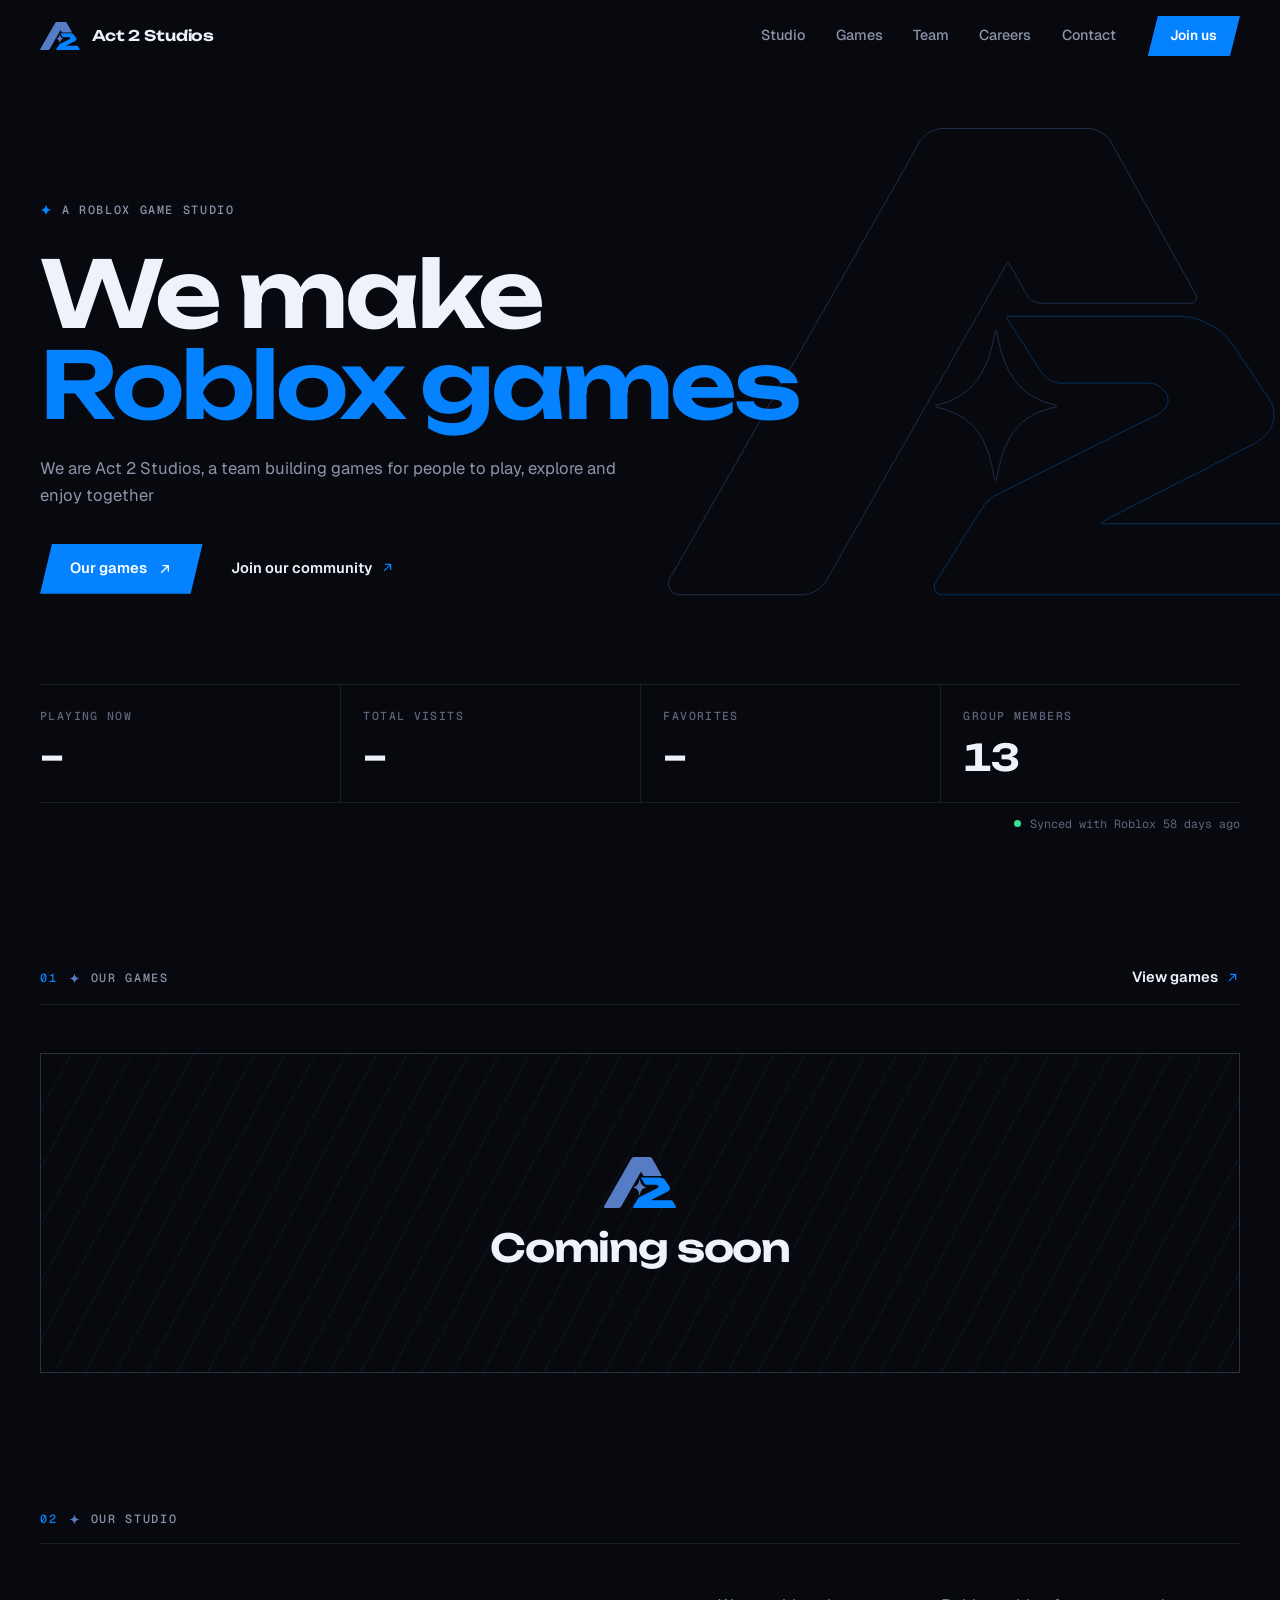
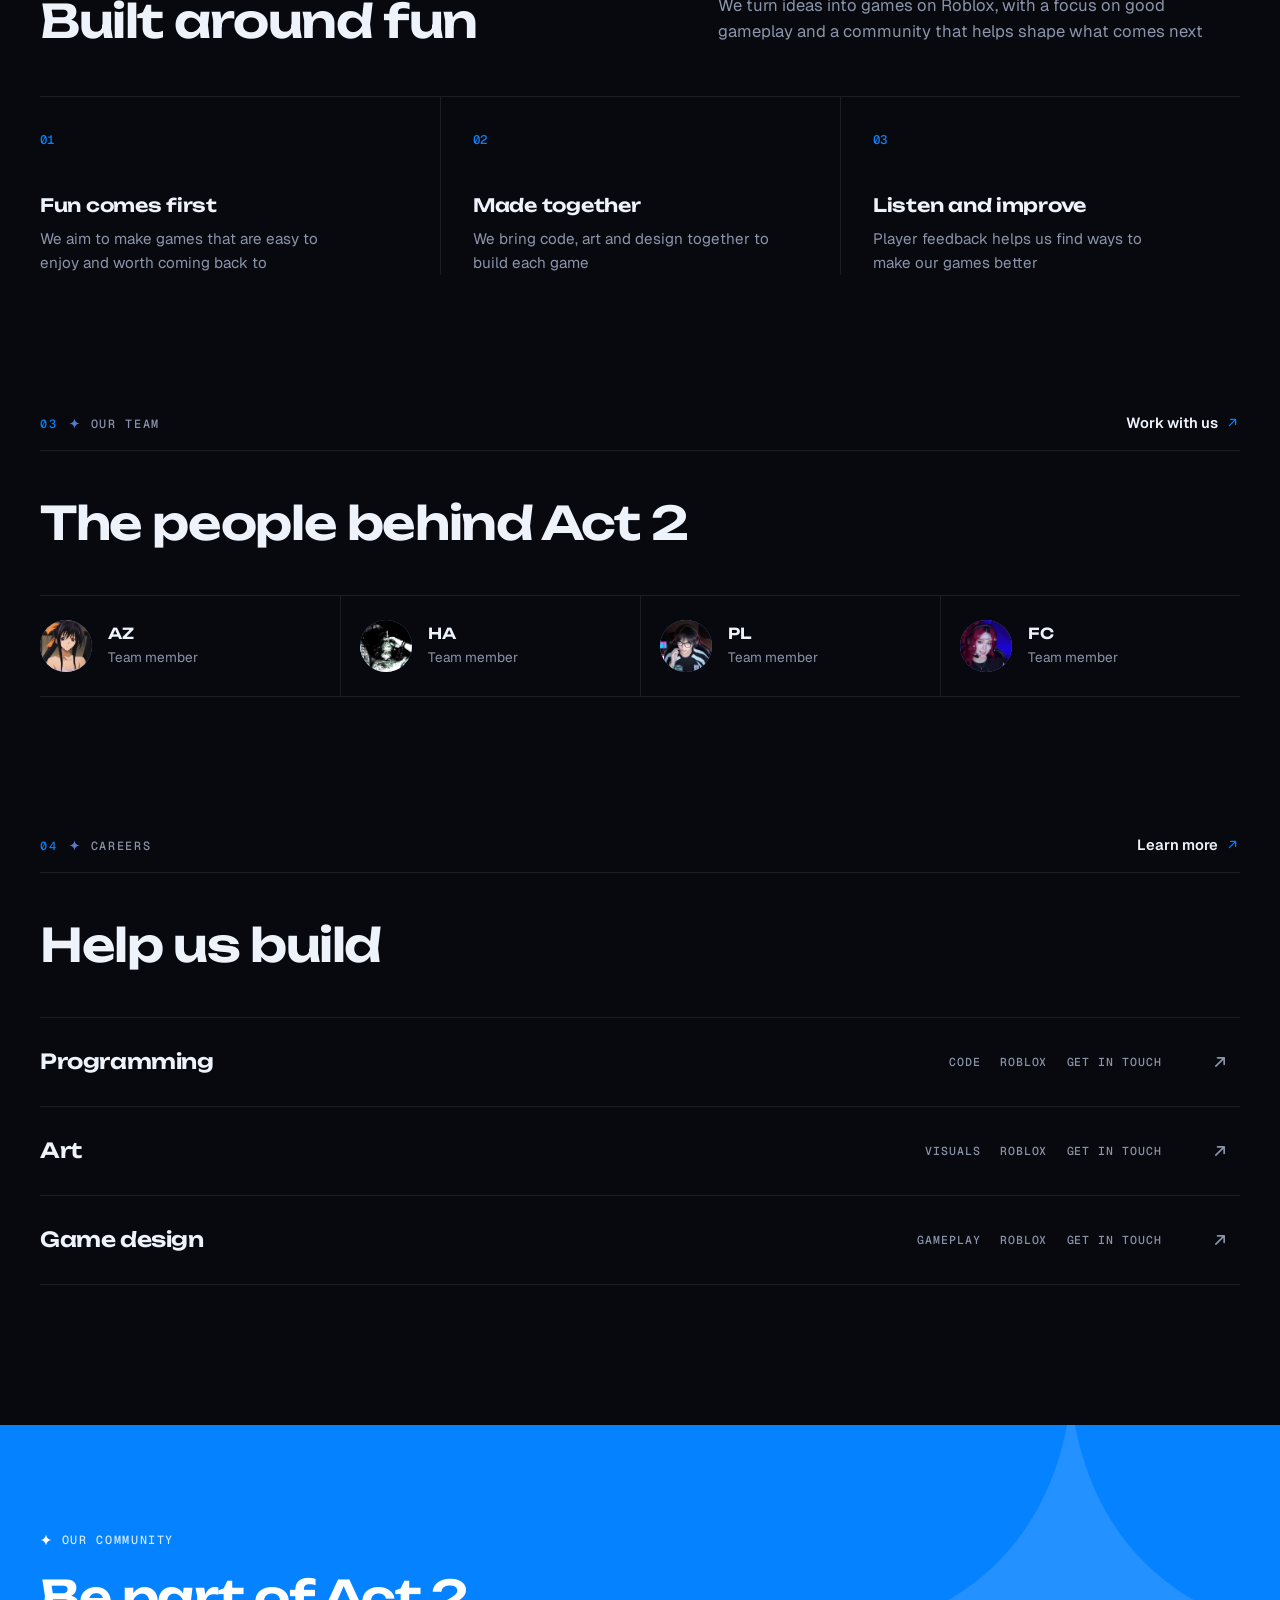
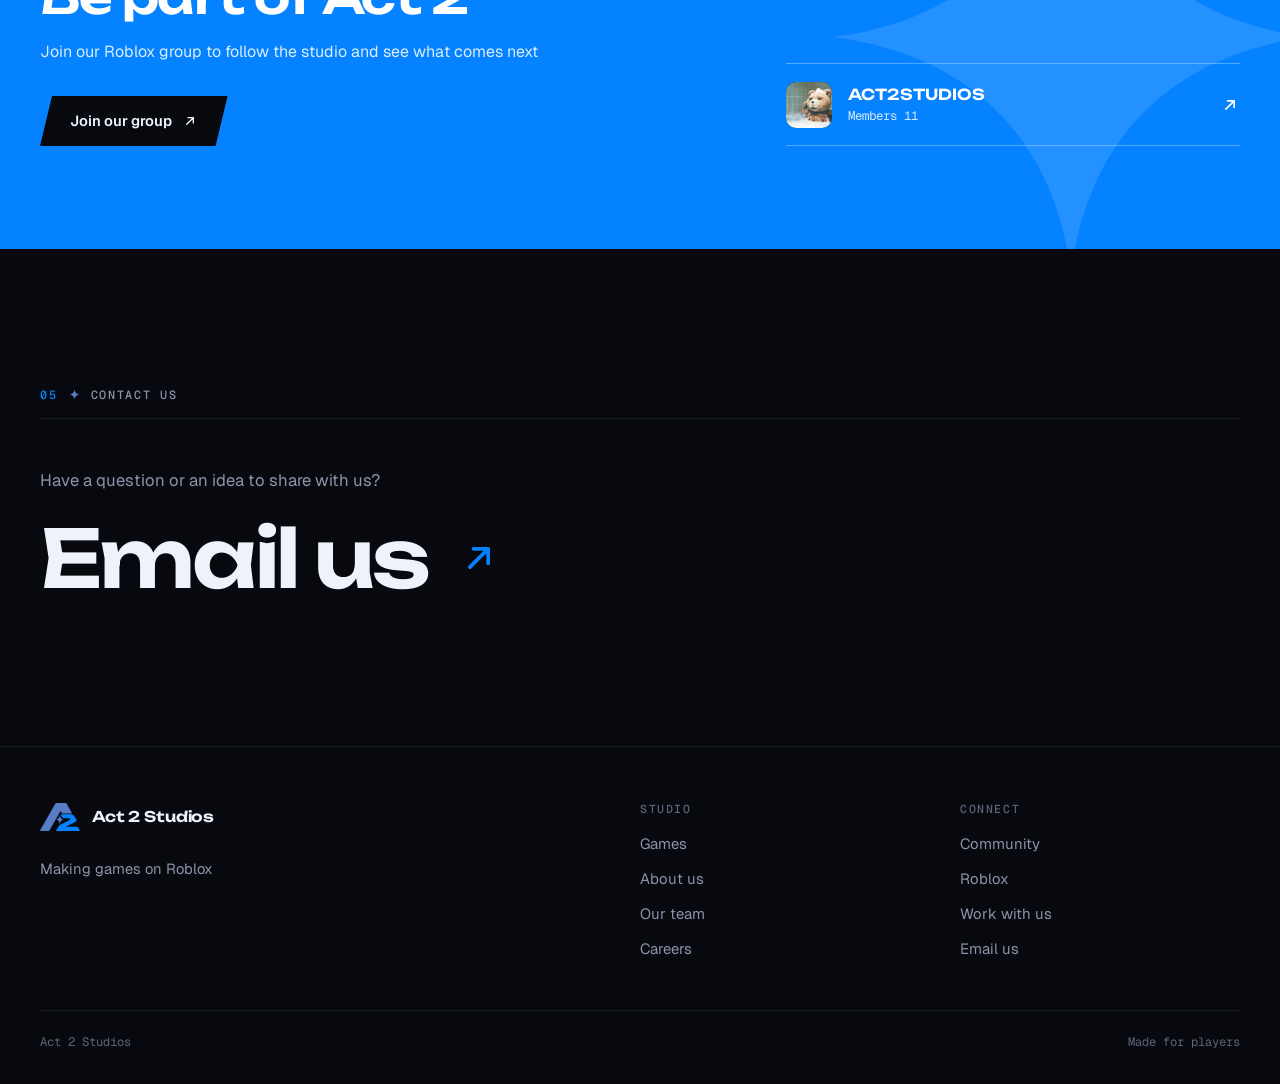
==== commit 52dc7d8e: "new text" ====
--- a/index.html
+++ b/index.html
@@ -4,13 +4,13 @@
   <meta charset="utf-8">
   <meta name="viewport" content="width=device-width, initial-scale=1">
   <title>Act 2 Studios</title>
-  <meta name="description" content="placeholder">
+  <meta name="description" content="Act 2 Studios makes games on Roblox with a focus on fun and community">
   <meta name="theme-color" content="#07090f">
   <link rel="canonical" href="https://act2studios.co/">
   <meta property="og:type" content="website">
   <meta property="og:site_name" content="Act 2 Studios">
   <meta property="og:title" content="Act 2 Studios">
-  <meta property="og:description" content="placeholder">
+  <meta property="og:description" content="Act 2 Studios makes games on Roblox with a focus on fun and community">
   <meta property="og:url" content="https://act2studios.co/">
   <link rel="icon" href="assets/img/logo.svg" type="image/svg+xml">
   <link rel="preconnect" href="https://fonts.googleapis.com">
@@ -38,14 +38,14 @@
     <div class="wrap nav__bar">
       <a class="brand" href="./" aria-label="Act 2 Studios home"><svg class="brand__logo" aria-hidden="true"><use href="#logo"/></svg><span>Act 2 Studios</span></a>
       <nav class="nav__links" id="nav-links" aria-label="Primary">
-        <a href="./#studio">placeholder</a>
-        <a href="games.html">placeholder</a>
-        <a href="./#team">placeholder</a>
-        <a href="careers.html">placeholder</a>
-        <a href="./#contact">placeholder</a>
-        <a class="nav__links-cta" href="./#community">placeholder <svg aria-hidden="true"><use href="#ic-arrow"/></svg></a>
+        <a href="./#studio">Studio</a>
+        <a href="games.html">Games</a>
+        <a href="./#team">Team</a>
+        <a href="careers.html">Careers</a>
+        <a href="./#contact">Contact</a>
+        <a class="nav__links-cta" href="./#community">Community <svg aria-hidden="true"><use href="#ic-arrow"/></svg></a>
       </nav>
-      <a class="btn btn--primary btn--sm nav__cta" href="./#community">placeholder</a>
+      <a class="btn btn--primary btn--sm nav__cta" href="./#community">Join us</a>
       <button class="nav__toggle" type="button" aria-expanded="false" aria-controls="nav-links" aria-label="Menu">
         <svg class="ic-open" aria-hidden="true"><use href="#ic-menu"/></svg>
         <svg class="ic-close" aria-hidden="true"><use href="#ic-close"/></svg>
@@ -57,31 +57,31 @@
     <section class="hero">
       <svg class="hero__art" viewBox="-4 -4 1066 755" aria-hidden="true"><path pathLength="1" d="M525 324.2L523.2 324.8L522 328.0L522 331.8L521 334.0L521 336.8L519 343.0L519 345.8L511.8 370.5L502.8 389.5L493.8 403.5L489.2 408.2L487 411.5L480.5 418.0L465.5 428.8L447.5 437.8L437.8 441.0L436 441.0L430.8 443.0L429.2 443.0L428.2 443.8L428.5 445.5L430.2 446.5L438 448.8L439.8 448.8L446.5 451.0L449.2 452.5L456.5 455.0L468.5 461.0L477.5 467.0L482.2 471.5L485.5 473.8L490.8 479.2L500.8 493.2L507.8 507.2L508.2 509.5L511.8 517.2L514 524.0L514 525.8L515 528.0L516 533.8L518 539.0L518 541.8L519 544.0L519 546.8L520 549.0L520 551.8L521 554.0L521 556.8L522 559.0L522 561.8L523 563.2L524.2 563.8L525.8 562.5L525.8 558.0L527.8 551.8L527.8 549.0L528.8 546.8L528.8 544.0L529.8 541.8L529.8 539.0L531.8 533.8L531.8 532.0L533.8 526.8L533.8 525.0L536 518.2L537.5 515.5L539 510.2L547 494.2L552 486.2L556.5 481.5L558.8 478.2L567.2 469.8L573.5 465.5L576.2 463.0L579.5 461.5L581.2 460.0L593.2 454.0L601.5 451.5L605 449.8L606.8 449.8L612 447.8L617.8 446.8L621.5 445.0L621.5 443.8L620.5 443.0L618 443.0L612.8 441.0L611 441.0L596.2 435.8L590.2 432.8L588.5 431.2L586.2 430.8L579.2 426.8L569.2 419.0L559.8 409.5L554 402.5L545 388.5L543 384.5L542.5 382.2L538 373.5L531.8 354.8L531.8 353.0L530.8 350.8L530.8 349.0L527.8 338.8L527.8 336.0L526.8 333.8L526.8 331.0L525.8 328.8L525.8 325.2ZM699.5 10.2L693.5 6.2L687.5 3.2L680.8 1.0L678 1.0L675.8 0.0L435 0.0L432.8 1.0L426.2 2.2L423.5 3.8L421.2 4.2L414.2 8.2L403.2 19.2L398.2 27.2L389.8 43.5L388.2 45.2L377.8 65.5L374.2 70.2L365.8 86.5L364.2 88.2L357.8 100.5L353.2 107.2L348.8 116.5L344.2 123.2L340.8 130.5L339.2 132.2L336.8 137.5L332.2 144.2L329.8 149.5L328.2 151.2L325.8 156.5L320.2 165.2L316.8 172.5L309.2 184.2L299.8 202.5L292.2 214.2L284.8 228.5L283.2 230.2L276.8 242.5L272.2 249.2L267.8 258.5L266.2 260.2L256.8 277.5L252.2 284.2L248.8 291.5L241.2 303.2L236.8 312.5L235.2 314.2L232.8 319.5L228.2 326.2L220.8 340.5L217.2 345.2L213.8 352.5L208.2 361.2L204.8 368.5L201.2 373.2L197.8 380.5L196.2 382.2L185.8 401.5L179.2 411.2L174.8 420.5L167.2 432.2L164.8 437.5L161.2 442.2L155.8 453.5L152.2 458.2L144.8 472.5L140.2 479.2L137.8 484.5L136.2 486.2L133.8 491.5L128.2 500.2L124.8 507.5L120.2 514.2L117.8 519.5L113.2 526.2L109.8 533.5L105.2 540.2L100.8 549.5L98.2 552.2L92.8 563.5L89.2 568.2L77.8 589.5L73.2 596.2L70.8 601.5L67.2 606.2L62.8 615.5L61.2 617.2L54.8 629.5L50.2 636.2L45.8 645.5L42.2 650.2L39.8 655.5L35.2 662.2L27.8 676.5L23.2 683.2L15.8 697.5L14.2 699.2L4.8 716.5L3.2 718.2L1 723.0L1 725.8L0 728.0L0 731.8L3.2 739.5L6.2 742.5L9.2 744.5L16 746.8L218.8 746.8L221 745.8L226.8 744.8L230.2 743.0L232.5 742.5L240.5 737.5L251.5 726.5L253.5 723.5L257 716.2L258.5 714.5L269 695.2L273.5 688.5L278 679.2L282.5 672.5L286 665.2L287.5 663.5L290 658.2L291.5 656.5L294 651.2L298.5 644.5L302 637.2L303.5 635.5L306 630.2L307.5 628.5L310 623.2L315.5 614.5L320 605.2L321.5 603.5L328 591.2L332.5 584.5L340 570.2L344.5 563.5L348 556.2L353.5 547.5L358 538.2L364.5 528.5L369 519.2L372.5 514.5L376 507.2L377.5 505.5L380 500.2L381.5 498.5L384 493.2L389.5 484.5L393 477.2L397.5 470.5L401 463.2L402.5 461.5L405 456.2L406.5 454.5L409 449.2L414.5 440.5L418 433.2L422.5 426.5L425 421.2L426.5 419.5L429 414.2L434.5 405.5L439 396.2L446.5 384.5L450 377.2L454.5 370.5L457 365.2L462.5 356.5L466 349.2L467.5 347.5L470 342.2L471.5 340.5L477 330.2L478.5 328.5L482 321.2L483.5 319.5L493 302.2L494.5 300.5L503 284.2L507.5 277.5L511 270.2L515.5 263.5L523 249.2L527.5 242.5L532 233.2L533.5 231.5L539 221.2L543 215.2L544.2 215.0L545.8 216.2L549.2 223.5L553.8 230.2L558.2 239.5L559.8 241.2L570.2 260.5L573.8 265.2L576.2 270.5L580.2 274.5L583.2 276.5L593 279.8L838.8 279.8L841.5 278.5L844.5 275.5L845.8 271.8L845.8 269.0L844.5 265.2L840 258.5L829.5 238.2L825 231.5L816.5 215.2L815 213.5L808.5 201.2L804 194.5L803.5 192.2L801.5 188.2L800 186.5L797.5 181.2L796 179.5L793.5 174.2L788 165.5L781.5 152.2L777 145.5L764.5 121.2L761 116.5L751.5 98.2L750 96.5L747.5 91.2L742 82.5L730.5 60.2L725 51.5L718.5 38.2L717 36.5L707.5 19.2Z"/><path pathLength="1" d="M542.2 301.8L542 303.8L543.2 306.5L559.8 331.2L564.2 339.5L566.8 342.2L570.8 348.2L580.2 364.5L593.8 384.2L597.2 390.5L607.2 400.5L610.2 402.5L616.2 405.5L622.8 406.8L625 407.8L770.8 407.8L773 408.8L776.8 408.8L780.5 410.0L787.5 414.0L796.8 423.2L798.8 427.2L799 429.8L800 432.0L800 438.8L796.8 446.5L788.5 454.8L782.5 458.8L760.5 469.8L758.2 470.2L738.2 480.2L736.5 481.8L734.2 482.2L706.2 496.2L704.5 497.8L698.5 500.8L696.2 501.2L642.2 528.2L640.5 529.8L636.2 531.2L522.2 588.2L519.5 590.8L515.2 593.2L506.2 602.2L497.2 615.2L495.8 618.5L482.2 639.2L479.8 644.5L477.2 647.2L473.2 653.2L471.8 656.5L468.2 661.2L465.8 666.5L462.2 671.2L459.8 676.5L452.2 687.2L447.8 695.5L442.2 703.2L440.8 706.5L432.2 719.2L426 731.0L426 737.8L428.2 742.5L432.2 745.5L436 746.8L1047.8 746.8L1051.5 745.5L1055.5 742.5L1057.8 737.8L1057.8 731.0L1056.5 727.2L1052 720.5L1049.5 715.2L1046 710.5L1039.5 698.2L1036 693.5L1034.5 690.2L1030 683.5L1023.5 671.2L1017 661.5L1007.5 644.2L1004.5 640.5L1000.5 637.2L994.5 634.2L990.8 633.0L693.5 633.0L692.2 632.2L692.2 631.5L693.8 630.2L705.5 624.5L707.2 623.0L771.5 590.5L773.2 589.0L802.5 574.5L804.2 573.0L818.2 566.0L820.5 565.5L822.2 564.0L865.5 542.5L867.2 541.0L900.5 524.5L902.2 523.0L910.2 519.0L912.5 518.5L914.2 517.0L942.5 502.5L949.2 497.0L950.5 496.5L958.5 488.5L959 487.2L962.5 483.5L966.5 475.5L969.8 464.8L969.8 453.0L968.8 450.8L968.8 448.0L966.5 441.2L959.5 429.2L955.5 423.2L953 420.5L945 408.5L943.5 405.2L939.5 399.2L937 396.5L933.5 390.2L923.5 375.2L921 372.5L904.5 347.2L898 339.5L897.5 338.2L886.5 327.2L885.2 326.8L880.5 322.2L871.5 316.2L866.2 313.8L864.5 312.2L862.2 311.8L857.5 309.2L842.8 304.0L841 304.0L838.8 303.0L836 303.0L833.8 302.0L827 302.0L824.8 301.0L543.2 301.0Z"/></svg>
       <div class="wrap hero__inner">
-        <p class="label"><svg aria-hidden="true"><use href="#ic-spark"/></svg>placeholder</p>
+        <p class="label"><svg aria-hidden="true"><use href="#ic-spark"/></svg>A Roblox game studio</p>
         <h1 class="display">
-            <span class="reveal" style="--d:1">placeholder</span>
-            <span class="reveal accent" style="--d:2">placeholder</span>
+            <span class="reveal" style="--d:1">We make</span>
+            <span class="reveal accent" style="--d:2">Roblox games</span>
         </h1>
-        <p class="lead reveal" style="--d:3">placeholder</p>
+        <p class="lead reveal" style="--d:3">We are Act 2 Studios, a team building games for people to play, explore and enjoy together</p>
           <div class="cta-row reveal" style="--d:4">
-            <a class="btn btn--primary" href="games.html">placeholder <svg aria-hidden="true"><use href="#ic-arrow"/></svg></a>
-            <a class="link" href="#community">placeholder <svg aria-hidden="true"><use href="#ic-arrow"/></svg></a>
+            <a class="btn btn--primary" href="games.html">Our games <svg aria-hidden="true"><use href="#ic-arrow"/></svg></a>
+            <a class="link" href="#community">Join our community <svg aria-hidden="true"><use href="#ic-arrow"/></svg></a>
           </div>
         <dl class="strip reveal" style="--d:4">
-          <div><dt>placeholder</dt><dd data-live-stat="playing" data-format="full">–</dd></div>
-          <div><dt>placeholder</dt><dd data-live-stat="visits">–</dd></div>
-          <div><dt>placeholder</dt><dd data-live-stat="favorites">–</dd></div>
-          <div><dt>placeholder</dt><dd data-live-stat="members" data-format="full">–</dd></div>
+          <div><dt>Playing now</dt><dd data-live-stat="playing" data-format="full">–</dd></div>
+          <div><dt>Total visits</dt><dd data-live-stat="visits">–</dd></div>
+          <div><dt>Favorites</dt><dd data-live-stat="favorites">–</dd></div>
+          <div><dt>Group members</dt><dd data-live-stat="members" data-format="full">–</dd></div>
         </dl>
         <p class="sync"><span class="live-dot"></span><span data-live-sync>Connecting to Roblox</span></p>
       </div>
     </section>
 
-    <section class="sec" id="games" aria-label="placeholder">
-      <div class="wrap">
-        <div class="sec__head">
-          <span><b>01</b><svg aria-hidden="true"><use href="#ic-spark"/></svg>placeholder</span>
-          <a class="link" href="games.html">placeholder <svg aria-hidden="true"><use href="#ic-arrow"/></svg></a>
+    <section class="sec" id="games" aria-label="Our games">
+      <div class="wrap">
+        <div class="sec__head">
+          <span><b>01</b><svg aria-hidden="true"><use href="#ic-spark"/></svg>Our games</span>
+          <a class="link" href="games.html">View games <svg aria-hidden="true"><use href="#ic-arrow"/></svg></a>
         </div>
         <div class="soon reveal">
           <svg class="soon__mark" aria-hidden="true"><use href="#logo"/></svg>
@@ -90,120 +90,120 @@
       </div>
     </section>
 
-    <section class="sec" id="studio" aria-label="placeholder">
-      <div class="wrap">
-        <div class="sec__head">
-          <span><b>02</b><svg aria-hidden="true"><use href="#ic-spark"/></svg>placeholder</span>
+    <section class="sec" id="studio" aria-label="Our studio">
+      <div class="wrap">
+        <div class="sec__head">
+          <span><b>02</b><svg aria-hidden="true"><use href="#ic-spark"/></svg>Our studio</span>
         </div>
         <div class="sec__top">
-          <h2 class="h2 reveal">placeholder</h2>
-          <p class="lead reveal" style="--d:1">placeholder</p>
+          <h2 class="h2 reveal">Built around fun</h2>
+          <p class="lead reveal" style="--d:1">We turn ideas into games on Roblox, with a focus on good gameplay and a community that helps shape what comes next</p>
         </div>
         <div class="cols">
           <article class="col reveal" style="--d:0">
             <span class="col__n">01</span>
-            <h3>placeholder</h3>
-            <p>placeholder</p>
+            <h3>Fun comes first</h3>
+            <p>We aim to make games that are easy to enjoy and worth coming back to</p>
           </article>
           <article class="col reveal" style="--d:1">
             <span class="col__n">02</span>
-            <h3>placeholder</h3>
-            <p>placeholder</p>
+            <h3>Made together</h3>
+            <p>We bring code, art and design together to build each game</p>
           </article>
           <article class="col reveal" style="--d:2">
             <span class="col__n">03</span>
-            <h3>placeholder</h3>
-            <p>placeholder</p>
+            <h3>Listen and improve</h3>
+            <p>Player feedback helps us find ways to make our games better</p>
           </article>
         </div>
       </div>
     </section>
 
-    <section class="sec" id="team" aria-label="placeholder">
-      <div class="wrap">
-        <div class="sec__head">
-          <span><b>03</b><svg aria-hidden="true"><use href="#ic-spark"/></svg>placeholder</span>
-          <a class="link" href="careers.html">placeholder <svg aria-hidden="true"><use href="#ic-arrow"/></svg></a>
-        </div>
-        <h2 class="h2 sec__title reveal">placeholder</h2>
+    <section class="sec" id="team" aria-label="Our team">
+      <div class="wrap">
+        <div class="sec__head">
+          <span><b>03</b><svg aria-hidden="true"><use href="#ic-spark"/></svg>Our team</span>
+          <a class="link" href="careers.html">Work with us <svg aria-hidden="true"><use href="#ic-arrow"/></svg></a>
+        </div>
+        <h2 class="h2 sec__title reveal">The people behind Act 2</h2>
         <div class="team">
           <div class="member reveal" style="--d:0" data-discord-user="846412061315563600">
             <span class="member__avatar" aria-hidden="true">AZ</span>
-            <div><b>placeholder</b><small>placeholder</small></div>
+            <div><b>AZ</b><small>Team member</small></div>
           </div>
           <div class="member reveal" style="--d:1" data-discord-user="1351083193196875892">
             <span class="member__avatar" aria-hidden="true">HA</span>
-            <div><b>placeholder</b><small>placeholder</small></div>
+            <div><b>HA</b><small>Team member</small></div>
           </div>
           <div class="member reveal" style="--d:2" data-discord-user="1363818531115761684">
             <span class="member__avatar" aria-hidden="true">PL</span>
-            <div><b>placeholder</b><small>placeholder</small></div>
+            <div><b>PL</b><small>Team member</small></div>
           </div>
           <div class="member reveal" style="--d:3" data-discord-user="1305638512023830710">
             <span class="member__avatar" aria-hidden="true">FC</span>
-            <div><b>placeholder</b><small>placeholder</small></div>
-          </div>
-        </div>
-      </div>
-    </section>
-
-    <section class="sec" id="careers" aria-label="placeholder">
-      <div class="wrap">
-        <div class="sec__head">
-          <span><b>04</b><svg aria-hidden="true"><use href="#ic-spark"/></svg>placeholder</span>
-          <a class="link" href="careers.html">placeholder <svg aria-hidden="true"><use href="#ic-arrow"/></svg></a>
-        </div>
-        <h2 class="h2 sec__title reveal">placeholder</h2>
+            <div><b>FC</b><small>Team member</small></div>
+          </div>
+        </div>
+      </div>
+    </section>
+
+    <section class="sec" id="careers" aria-label="Careers">
+      <div class="wrap">
+        <div class="sec__head">
+          <span><b>04</b><svg aria-hidden="true"><use href="#ic-spark"/></svg>Careers</span>
+          <a class="link" href="careers.html">Learn more <svg aria-hidden="true"><use href="#ic-arrow"/></svg></a>
+        </div>
+        <h2 class="h2 sec__title reveal">Help us build</h2>
         <div class="jobs">
           <a class="job reveal" href="careers.html#openings">
-            <h3>placeholder</h3>
-            <span class="job__tags"><span>placeholder</span><span>placeholder</span><span>placeholder</span></span>
+            <h3>Programming</h3>
+            <span class="job__tags"><span>Code</span><span>Roblox</span><span>Get in touch</span></span>
             <span class="job__go"><svg aria-hidden="true"><use href="#ic-arrow"/></svg></span>
           </a>
           <a class="job reveal" href="careers.html#openings">
-            <h3>placeholder</h3>
-            <span class="job__tags"><span>placeholder</span><span>placeholder</span><span>placeholder</span></span>
+            <h3>Art</h3>
+            <span class="job__tags"><span>Visuals</span><span>Roblox</span><span>Get in touch</span></span>
             <span class="job__go"><svg aria-hidden="true"><use href="#ic-arrow"/></svg></span>
           </a>
           <a class="job reveal" href="careers.html#openings">
-            <h3>placeholder</h3>
-            <span class="job__tags"><span>placeholder</span><span>placeholder</span><span>placeholder</span></span>
+            <h3>Game design</h3>
+            <span class="job__tags"><span>Gameplay</span><span>Roblox</span><span>Get in touch</span></span>
             <span class="job__go"><svg aria-hidden="true"><use href="#ic-arrow"/></svg></span>
           </a>
         </div>
       </div>
     </section>
 
-    <section class="band" id="community" aria-label="placeholder">
+    <section class="band" id="community" aria-label="Our community">
       <svg class="band__art" aria-hidden="true"><use href="#ic-spark"/></svg>
       <div class="wrap band__inner">
         <div>
-          <p class="label"><svg aria-hidden="true"><use href="#ic-spark"/></svg>placeholder</p>
-          <h2 class="h2">placeholder</h2>
-          <p>placeholder</p>
+          <p class="label"><svg aria-hidden="true"><use href="#ic-spark"/></svg>Our community</p>
+          <h2 class="h2">Be part of Act 2</h2>
+          <p>Join our Roblox group to follow the studio and see what comes next</p>
           <div class="cta-row">
-            <a class="btn btn--ink" href="#">placeholder <svg aria-hidden="true"><use href="#ic-arrow"/></svg></a>
+            <a class="btn btn--ink" href="https://www.roblox.com/communities/322532132">Join our group <svg aria-hidden="true"><use href="#ic-arrow"/></svg></a>
           </div>
         </div>
         <a class="grouplink" href="https://www.roblox.com/communities/322532132" target="_blank" rel="noopener" data-roblox-group="322532132">
               <span class="grouplink__icon" data-group-field="icon"><svg aria-hidden="true"><use href="#ic-roblox"/></svg></span>
               <span class="grouplink__text">
-                <b data-group-field="name">placeholder</b>
-                <small class="grouplink__meta">placeholder <span data-group-field="members" data-format="full">–</span></small>
-                <small class="grouplink__cta">placeholder</small>
+                <b data-group-field="name">Act 2 Studios</b>
+                <small class="grouplink__meta">Members <span data-group-field="members" data-format="full">–</span></small>
+                <small class="grouplink__cta">Visit our group</small>
               </span>
               <svg class="grouplink__go" aria-hidden="true"><use href="#ic-arrow"/></svg>
             </a>
       </div>
     </section>
 
-    <section class="sec contact" id="contact" aria-label="placeholder">
-      <div class="wrap">
-        <div class="sec__head">
-          <span><b>05</b><svg aria-hidden="true"><use href="#ic-spark"/></svg>placeholder</span>
-        </div>
-        <p class="lead reveal">placeholder</p>
-        <a class="contact__mail reveal" style="--d:1" href="mailto:hello@act2studios.co">placeholder <svg aria-hidden="true"><use href="#ic-arrow"/></svg></a>
+    <section class="sec contact" id="contact" aria-label="Contact us">
+      <div class="wrap">
+        <div class="sec__head">
+          <span><b>05</b><svg aria-hidden="true"><use href="#ic-spark"/></svg>Contact us</span>
+        </div>
+        <p class="lead reveal">Have a question or an idea to share with us?</p>
+        <a class="contact__mail reveal" style="--d:1" href="mailto:hello@act2studios.co">Email us <svg aria-hidden="true"><use href="#ic-arrow"/></svg></a>
       </div>
     </section>
   </main>
@@ -212,30 +212,30 @@
     <div class="wrap footer__grid">
       <div class="footer__brand">
         <a class="brand" href="./"><svg class="brand__logo" aria-hidden="true"><use href="#logo"/></svg><span>Act 2 Studios</span></a>
-        <p>placeholder</p>
+        <p>Making games on Roblox</p>
       </div>
       <div>
-        <p class="footer__title">placeholder</p>
+        <p class="footer__title">Studio</p>
         <ul>
-          <li><a href="games.html">placeholder</a></li>
-          <li><a href="./#studio">placeholder</a></li>
-          <li><a href="./#team">placeholder</a></li>
-          <li><a href="careers.html">placeholder</a></li>
+          <li><a href="games.html">Games</a></li>
+          <li><a href="./#studio">About us</a></li>
+          <li><a href="./#team">Our team</a></li>
+          <li><a href="careers.html">Careers</a></li>
         </ul>
       </div>
       <div>
-        <p class="footer__title">placeholder</p>
+        <p class="footer__title">Connect</p>
         <ul>
-          <li><a href="#">placeholder</a></li>
-          <li><a href="https://www.roblox.com/communities/322532132" target="_blank" rel="noopener">placeholder</a></li>
-          <li><a href="#">placeholder</a></li>
-          <li><a href="mailto:hello@act2studios.co">placeholder</a></li>
+          <li><a href="./#community">Community</a></li>
+          <li><a href="https://www.roblox.com/communities/322532132" target="_blank" rel="noopener">Roblox</a></li>
+          <li><a href="careers.html">Work with us</a></li>
+          <li><a href="mailto:hello@act2studios.co">Email us</a></li>
         </ul>
       </div>
     </div>
     <div class="wrap footer__base">
-      <p>placeholder</p>
-      <p>placeholder</p>
+      <p>Act 2 Studios</p>
+      <p>Made for players</p>
     </div>
   </footer>
 
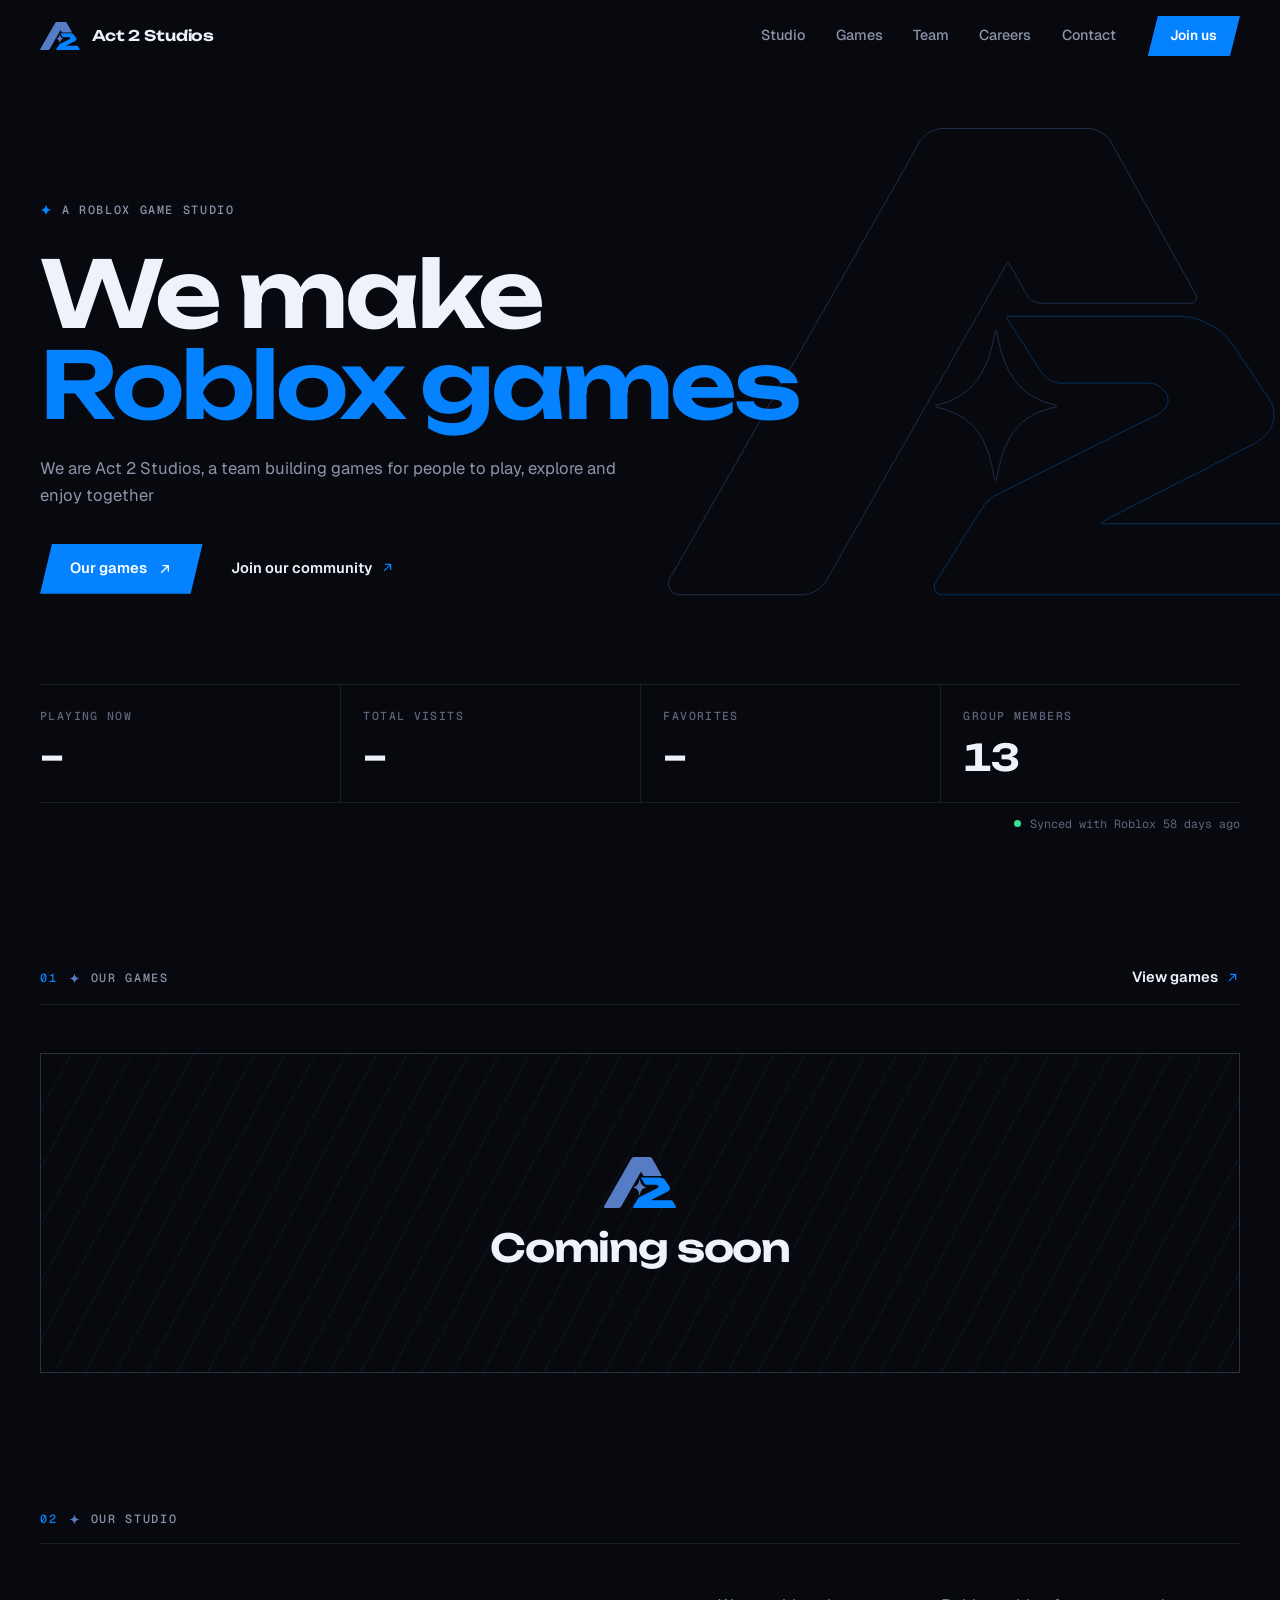
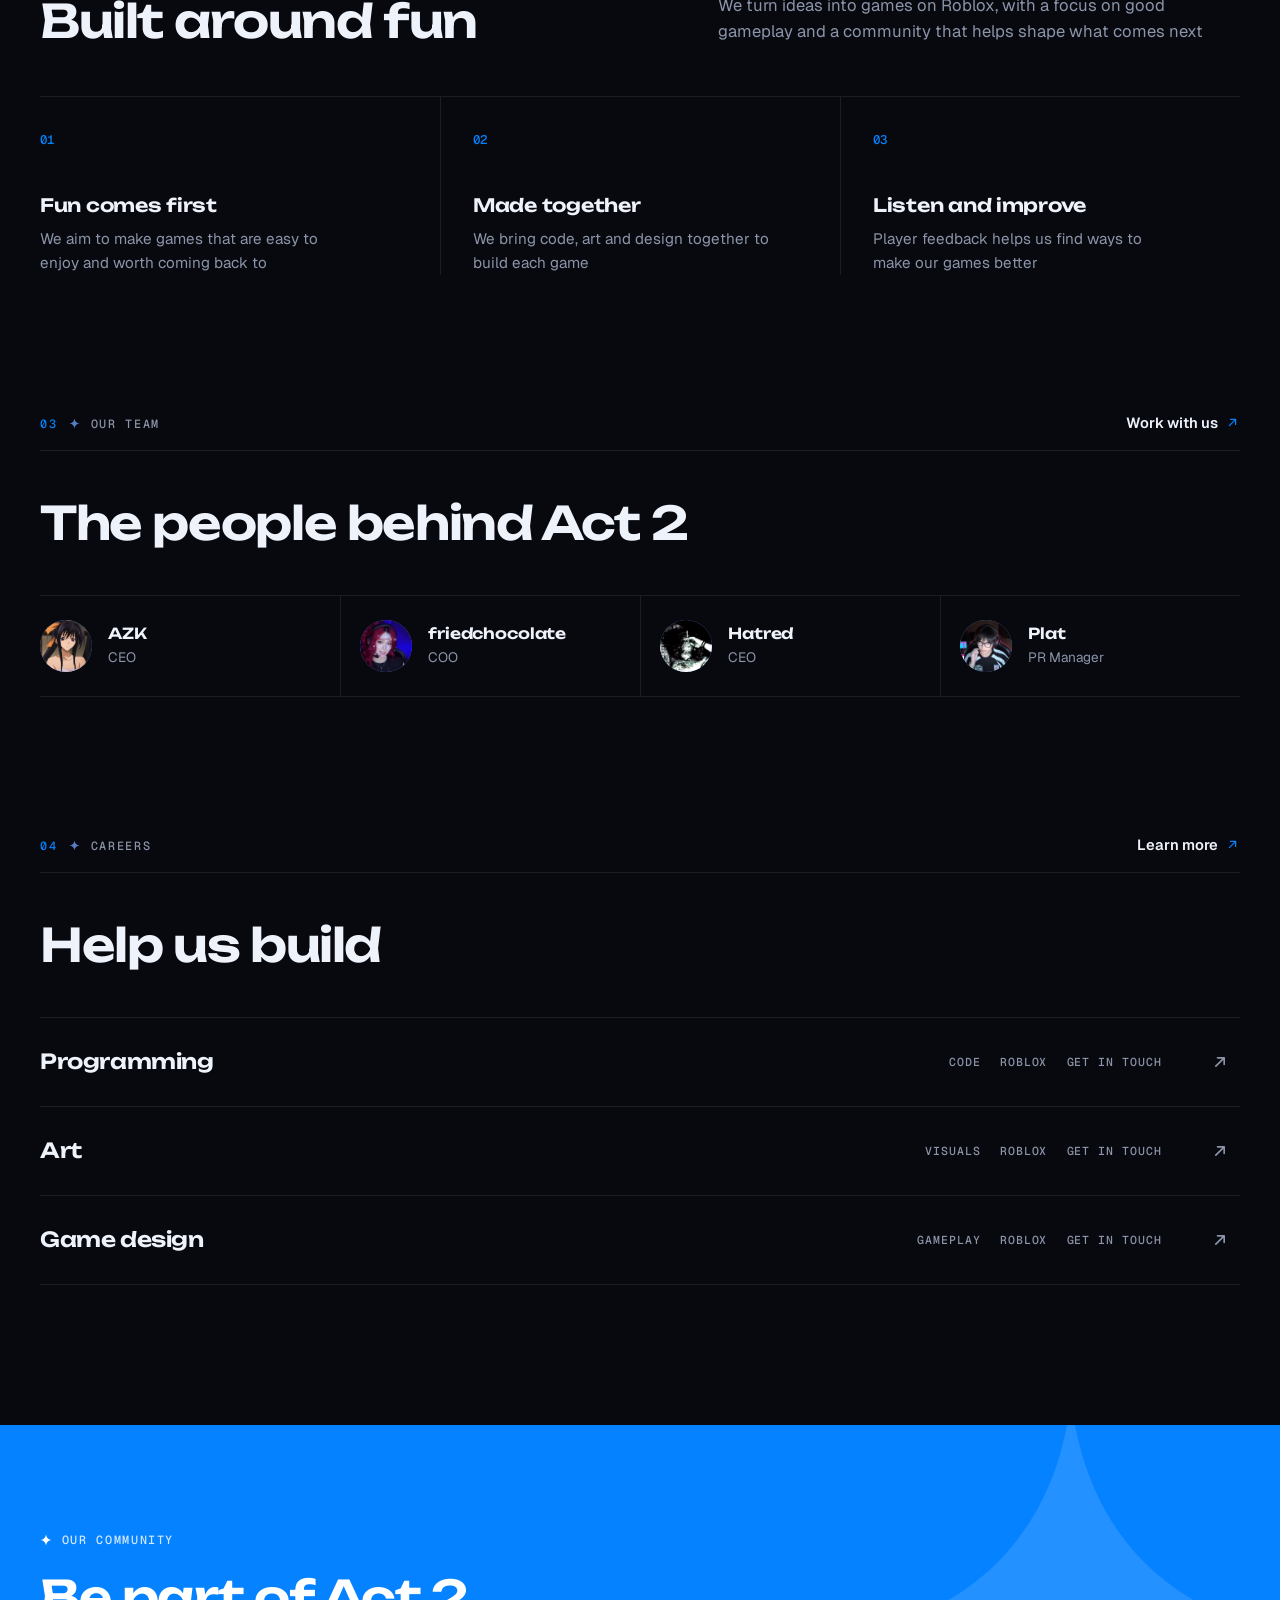
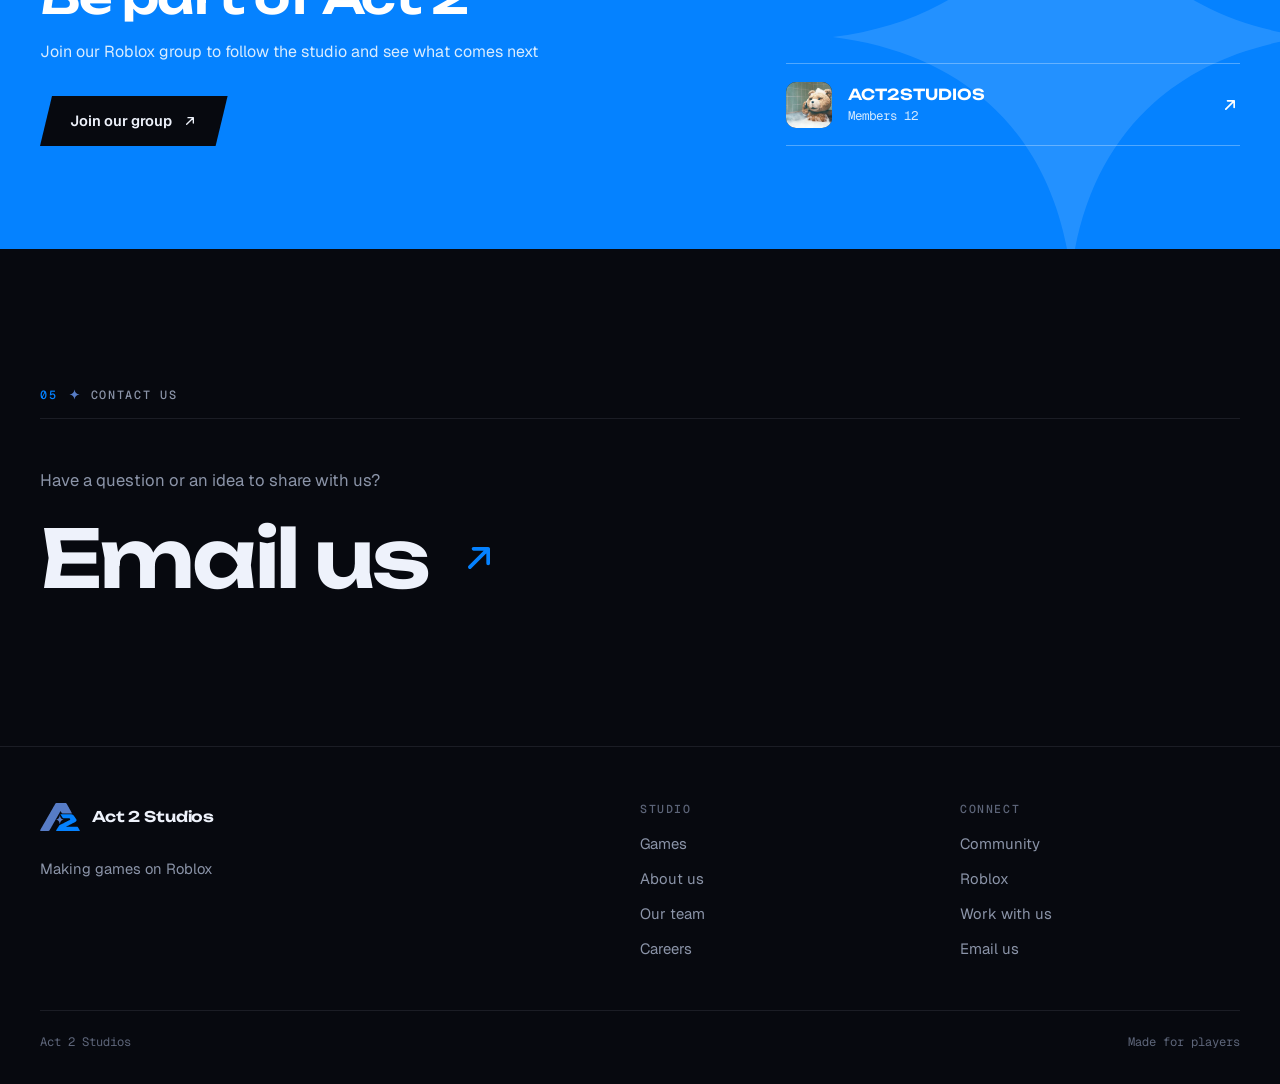
==== commit 721f73bf: "use server avatars" ====
--- a/index.html
+++ b/index.html
@@ -127,21 +127,21 @@
         </div>
         <h2 class="h2 sec__title reveal">The people behind Act 2</h2>
         <div class="team">
-          <div class="member reveal" style="--d:0" data-discord-user="846412061315563600">
+          <div class="member reveal" style="--d:0" data-discord-user="846412061315563600" data-discord-avatar-guild="1552691380378275983">
             <span class="member__avatar" aria-hidden="true">AZ</span>
-            <div><b>AZ</b><small>Team member</small></div>
-          </div>
-          <div class="member reveal" style="--d:1" data-discord-user="1351083193196875892">
+            <div><b>AZK</b><small>CEO</small></div>
+          </div>
+          <div class="member reveal" style="--d:1" data-discord-user="1305638512023830710" data-discord-avatar-guild="1552691380378275983">
+            <span class="member__avatar" aria-hidden="true">FC</span>
+            <div><b>friedchocolate</b><small>COO</small></div>
+          </div>
+          <div class="member reveal" style="--d:2" data-discord-user="1351083193196875892" data-discord-avatar-guild="1552691380378275983">
             <span class="member__avatar" aria-hidden="true">HA</span>
-            <div><b>HA</b><small>Team member</small></div>
-          </div>
-          <div class="member reveal" style="--d:2" data-discord-user="1363818531115761684">
+            <div><b>Hatred</b><small>CEO</small></div>
+          </div>
+          <div class="member reveal" style="--d:3" data-discord-user="1363818531115761684" data-discord-avatar-guild="1552691380378275983">
             <span class="member__avatar" aria-hidden="true">PL</span>
-            <div><b>PL</b><small>Team member</small></div>
-          </div>
-          <div class="member reveal" style="--d:3" data-discord-user="1305638512023830710">
-            <span class="member__avatar" aria-hidden="true">FC</span>
-            <div><b>FC</b><small>Team member</small></div>
+            <div><b>Plat</b><small>PR Manager</small></div>
           </div>
         </div>
       </div>
